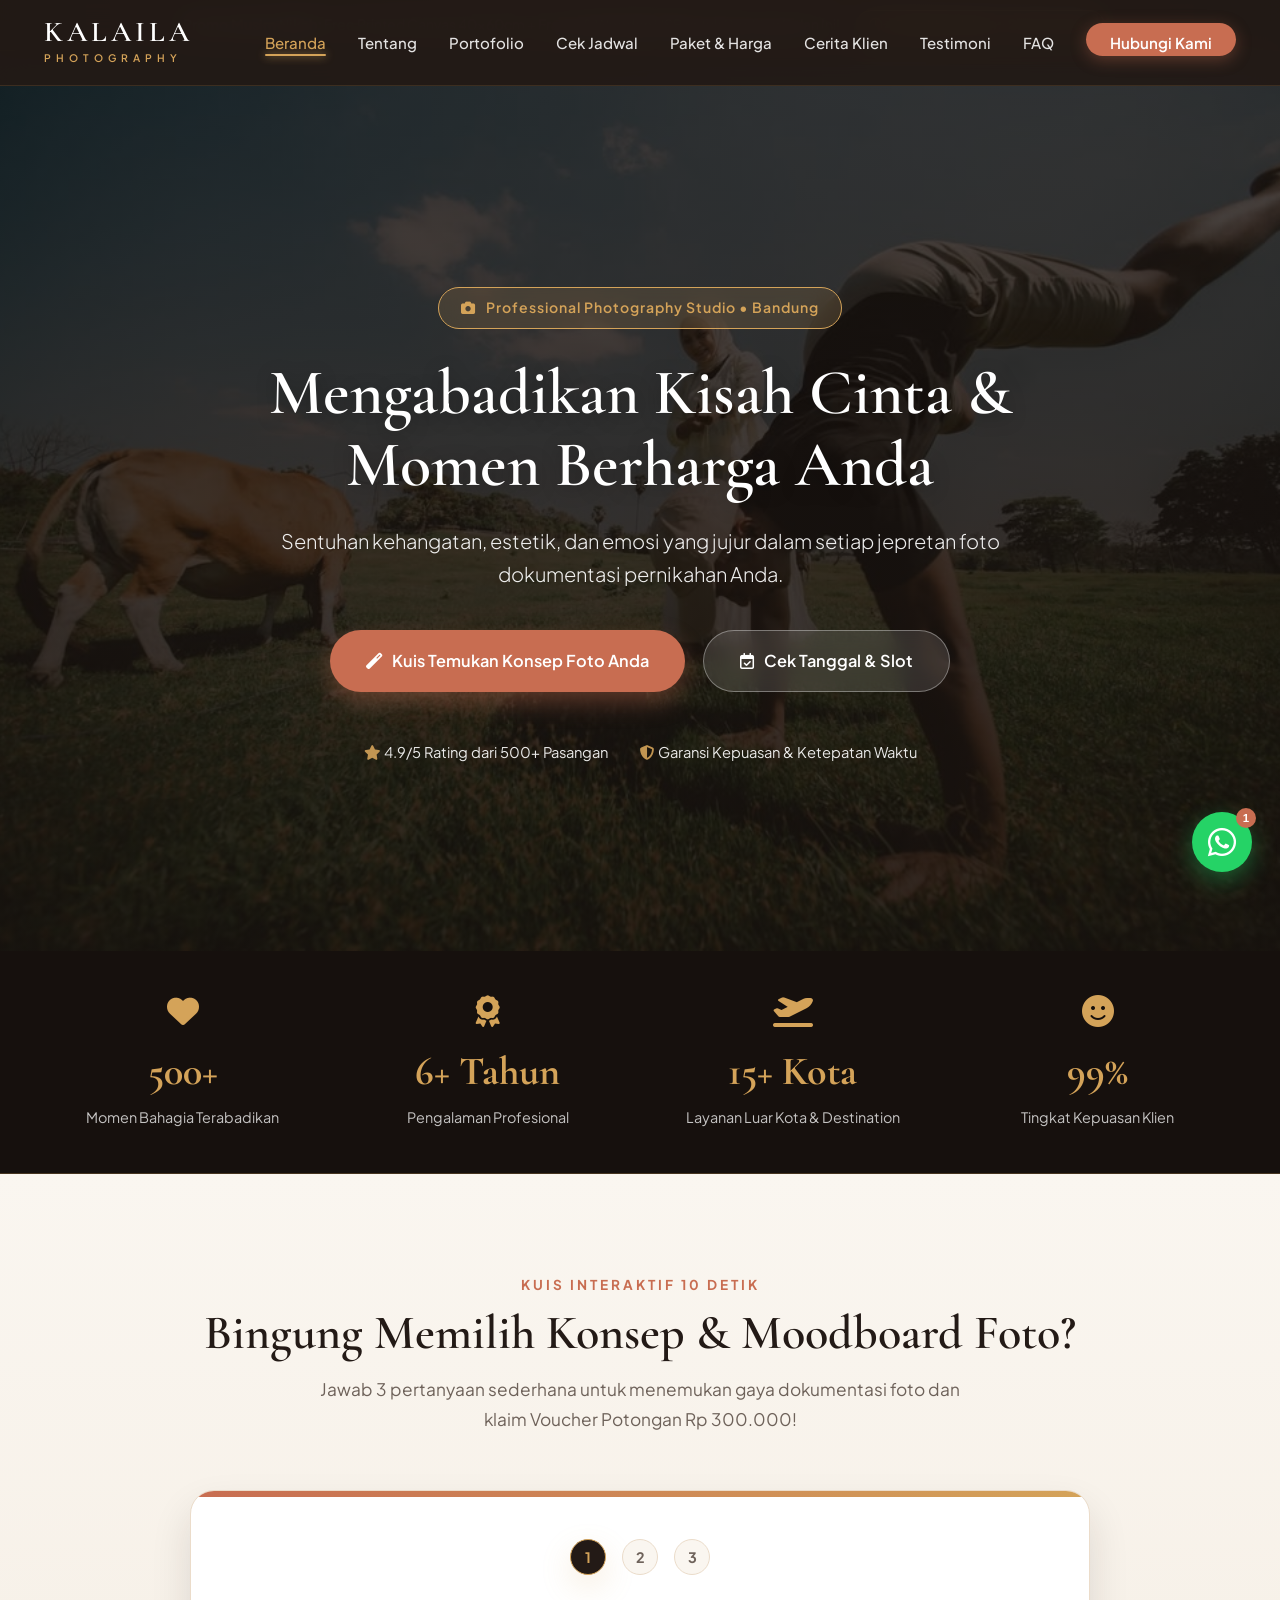
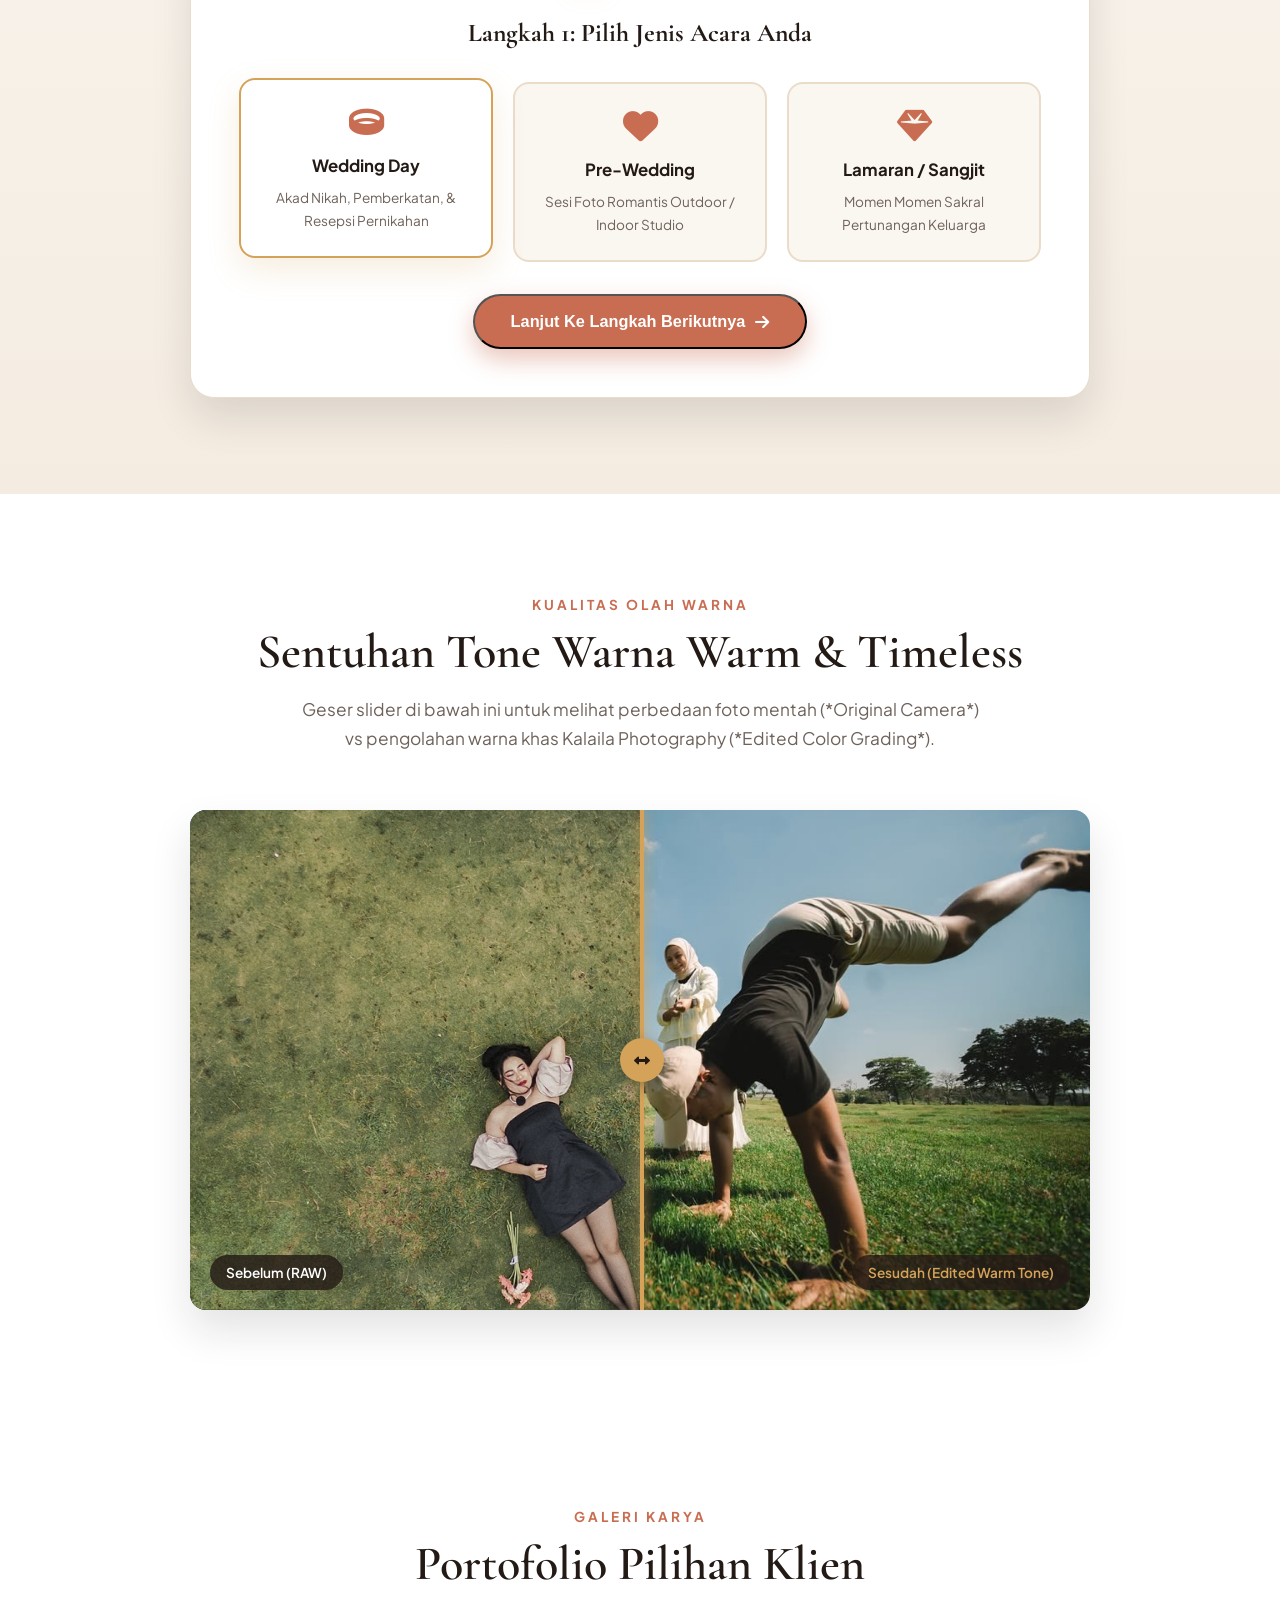
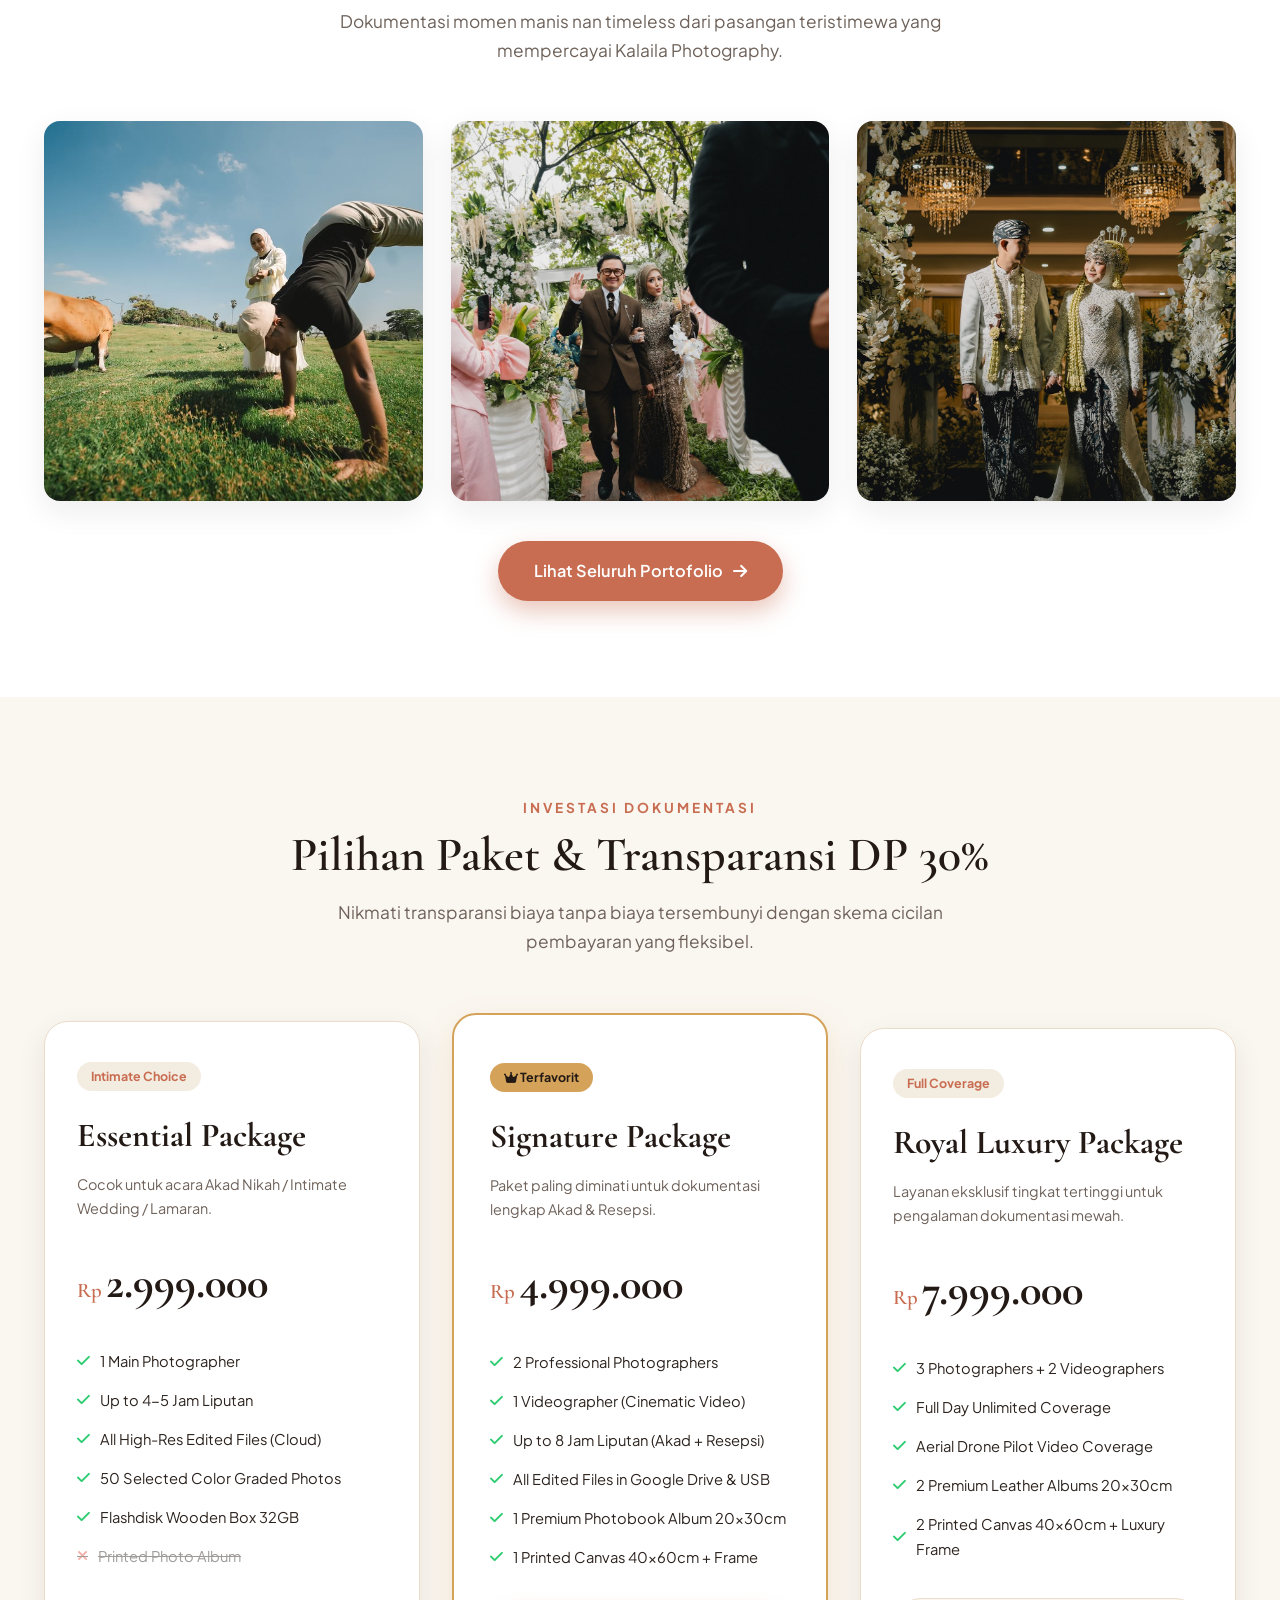
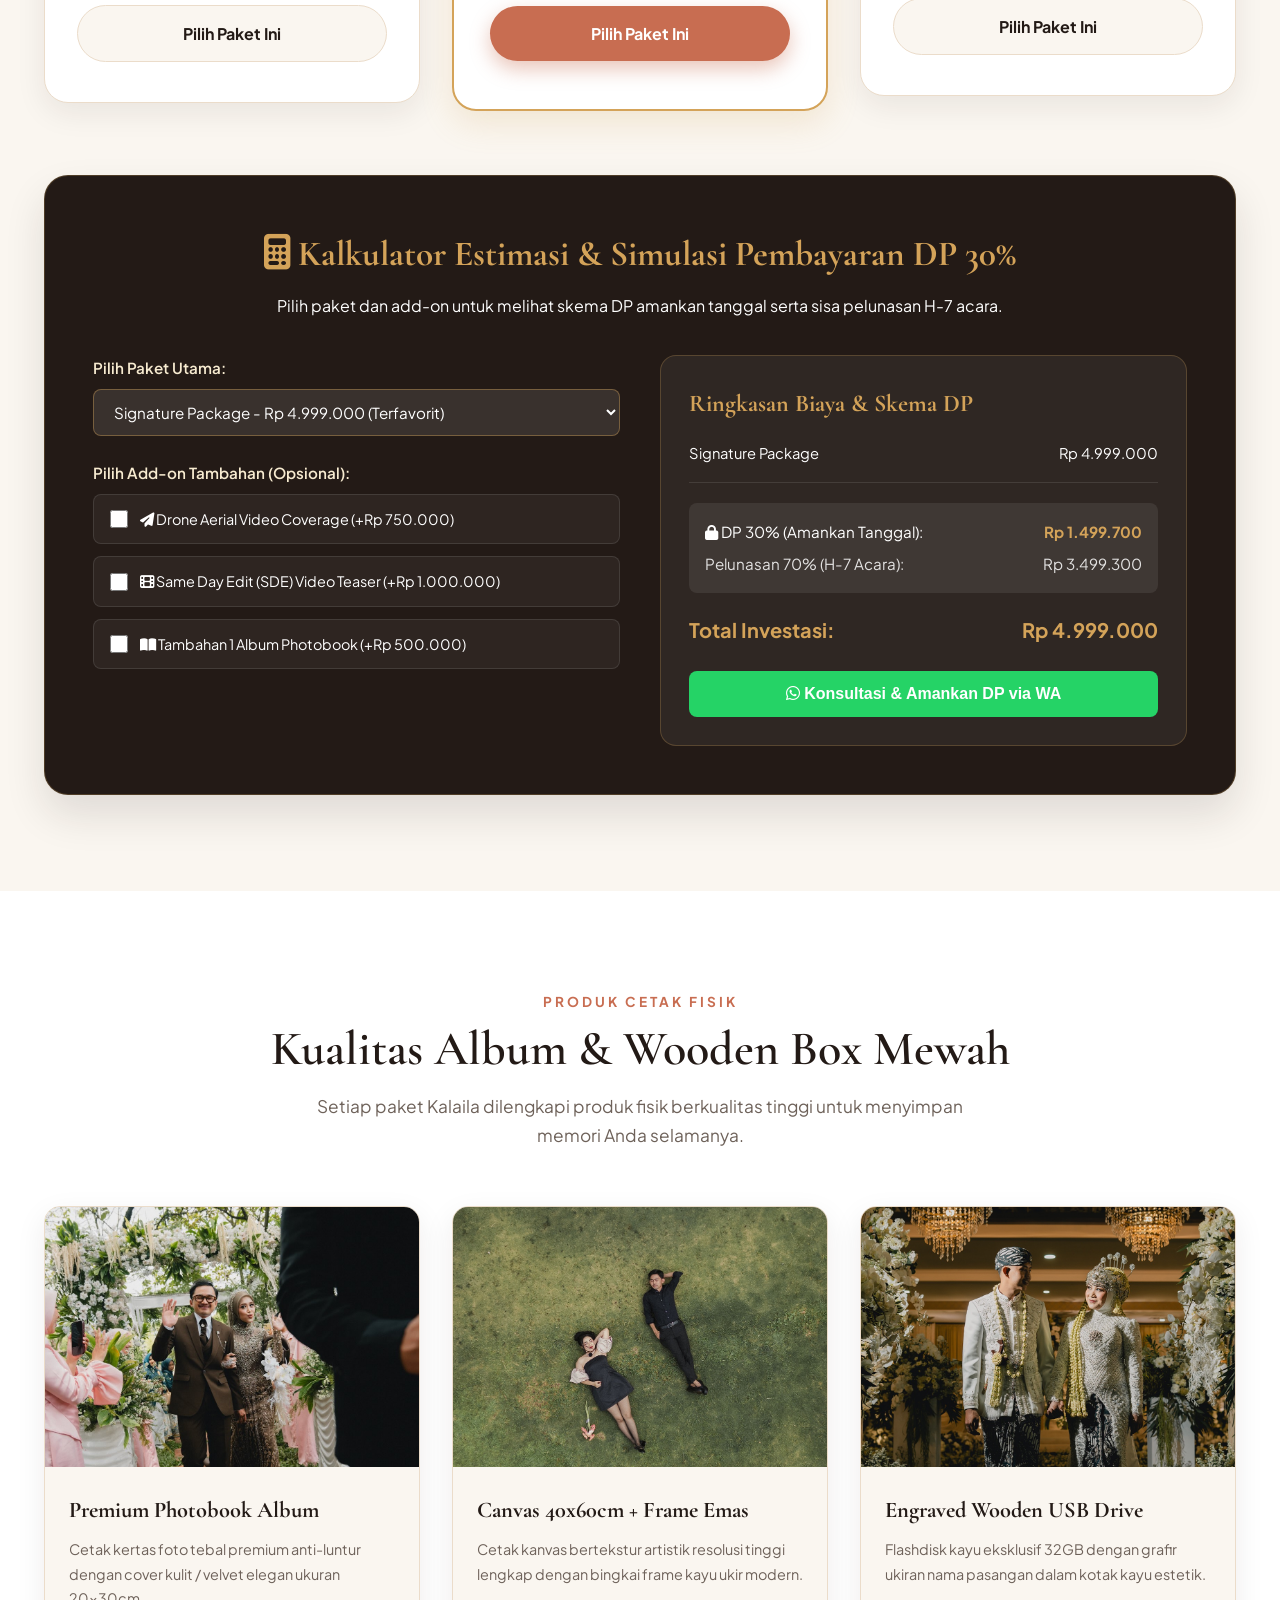
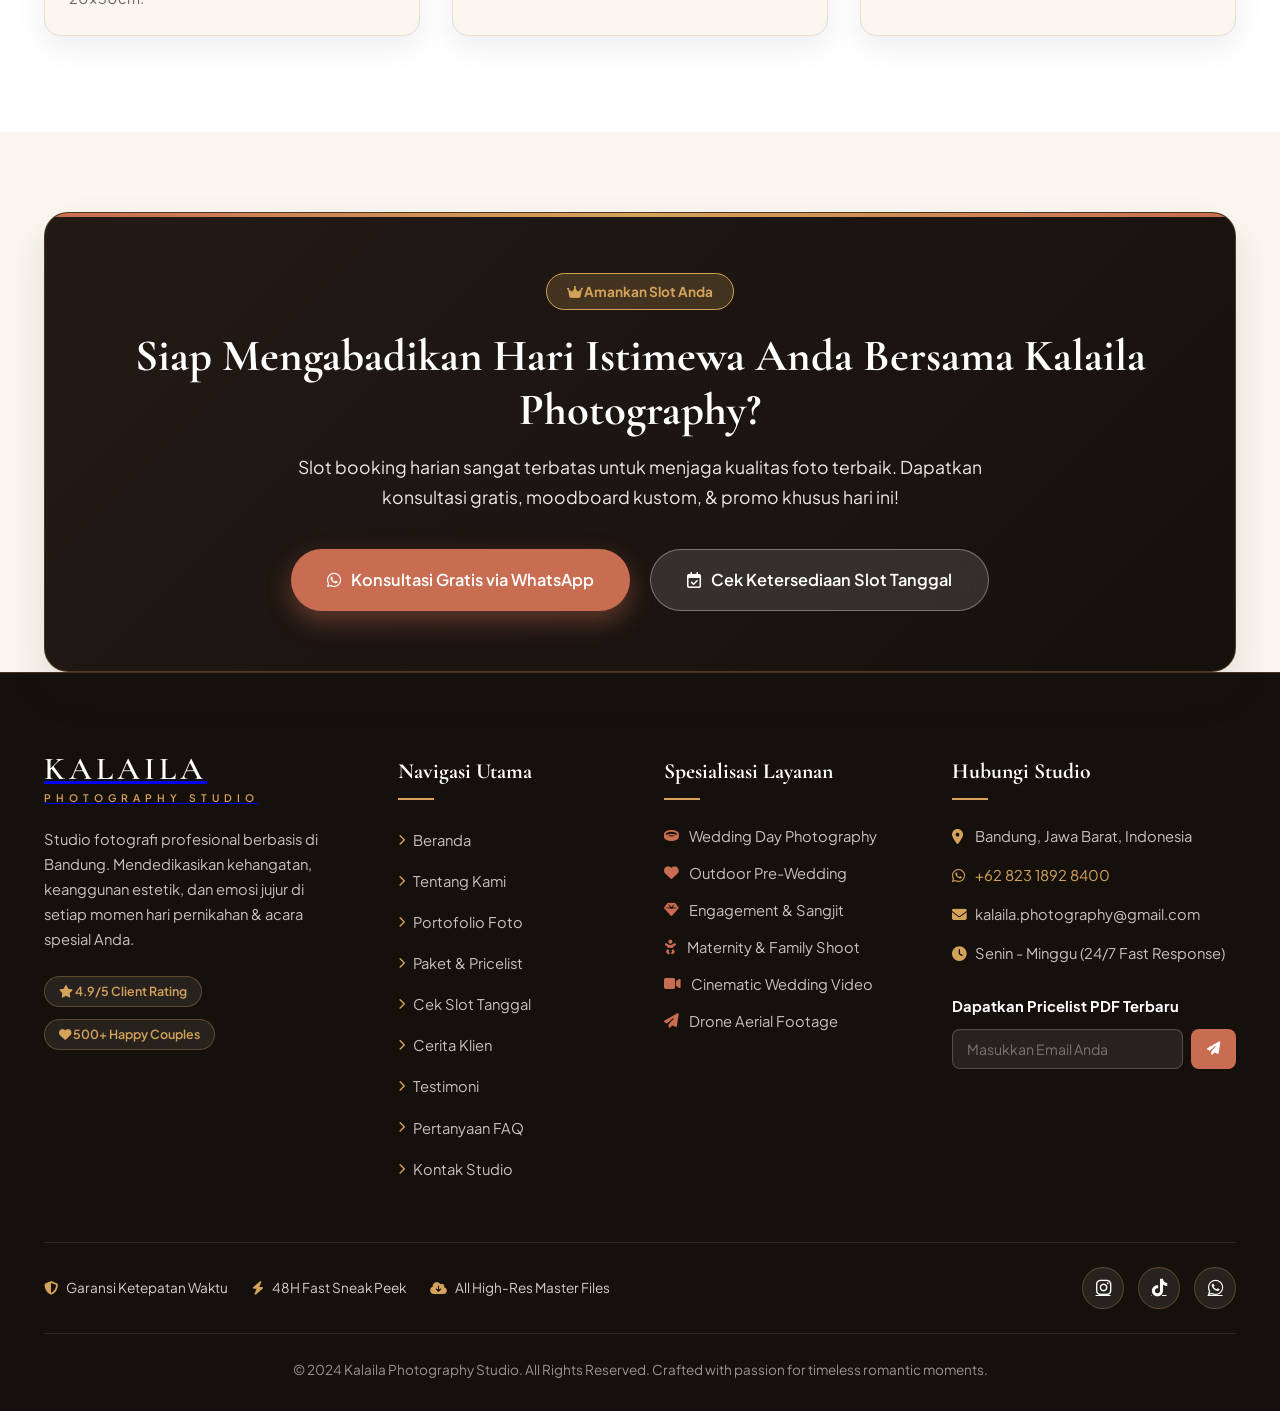
==== index.html @ 9f7dde1e "First Commit" ====
<!DOCTYPE html>
<html lang="id">
<head>
    <meta charset="UTF-8">
    <meta name="viewport" content="width=device-width, initial-scale=1.0">
    <title>Kalaila Photography | Professional Wedding & Event Photography</title>
    <meta name="description" content="Jasa Fotografi Profesional Bandung. Abadikan momen spesial Wedding, Pre-Wedding, Engagement, dan Personal photoshoot bersama Kalaila Photography.">
    <link rel="stylesheet" href="css/styles.css">
    <link rel="stylesheet" href="https://cdnjs.cloudflare.com/ajax/libs/font-awesome/6.4.0/css/all.min.css">
</head>
<body>

    <!-- Fullscreen Page Transition Loader -->
    <div id="pageLoader" class="page-loader">
        <div class="loader-content">
            <div class="loader-icon"><i class="fas fa-camera-retro"></i></div>
            <h2 class="loader-logo">kalaila.photography</h2>
            <div class="loader-bar"><div class="loader-progress"></div></div>
        </div>
    </div>

    <!-- Top Promo Countdown Bar -->
    <div class="top-bar">
        <div class="container">
            <div class="top-bar-content">
                <span><i class="fas fa-sparkles"></i> <strong>Promo Musim Nikah:</strong> Free Printed Canvas 40x60cm + Frame & Wooden USB untuk Booking Bulan Ini!</span>
                <span class="top-bar-timer"><i class="far fa-clock"></i> Berakhir dalam: <span id="promoTimer">02j 45m 12d</span></span>
            </div>
        </div>
    </div>

    <!-- Navigation -->
    <nav class="navbar">
        <div class="container">
            <div class="nav-content">
                <a href="index.html" class="logo">
                    <h1>KALAILA</h1>
                    <span>PHOTOGRAPHY</span>
                </a>
                <ul class="nav-menu">
                    <li><a href="index.html" class="active">Beranda</a></li>
                    <li><a href="about.html">Tentang</a></li>
                    <li><a href="portfolio.html">Portofolio</a></li>
                    <li><a href="availability.html">Cek Jadwal</a></li>
                    <li><a href="packages.html">Paket & Harga</a></li>
                    <li><a href="stories.html">Cerita Klien</a></li>
                    <li><a href="testimonials.html">Testimoni</a></li>
                    <li><a href="faq.html">FAQ</a></li>
                    <li><a href="contact.html" class="nav-cta">Hubungi Kami</a></li>
                </ul>
                <div class="hamburger">
                    <span></span>
                    <span></span>
                    <span></span>
                </div>
            </div>
        </div>
    </nav>

    <!-- Hero Section -->
    <section class="hero" id="home">
        <div class="hero-overlay"></div>
        <div class="hero-content">
            <div class="hero-badge"><i class="fas fa-camera"></i> Professional Photography Studio • Bandung</div>
            <h2 class="hero-title">Mengabadikan Kisah Cinta & Momen Berharga Anda</h2>
            <p class="hero-subtitle">Sentuhan kehangatan, estetik, dan emosi yang jujur dalam setiap jepretan foto dokumentasi pernikahan Anda.</p>
            <div class="hero-buttons">
                <a href="#concept-quiz" class="cta-button primary"><i class="fas fa-magic"></i> Kuis Temukan Konsep Foto Anda</a>
                <a href="availability.html" class="cta-button secondary"><i class="far fa-calendar-check"></i> Cek Tanggal & Slot</a>
            </div>
            <div class="hero-trust">
                <span><i class="fas fa-star"></i> 4.9/5 Rating dari 500+ Pasangan</span>
                <span><i class="fas fa-shield-alt"></i> Garansi Kepuasan & Ketepatan Waktu</span>
            </div>
        </div>
    </section>

    <!-- Quick Stats Bar -->
    <section class="stats-bar">
        <div class="container">
            <div class="stats-grid">
                <div class="stat-card">
                    <i class="fas fa-heart"></i>
                    <h3>500+</h3>
                    <p>Momen Bahagia Terabadikan</p>
                </div>
                <div class="stat-card">
                    <i class="fas fa-award"></i>
                    <h3>6+ Tahun</h3>
                    <p>Pengalaman Profesional</p>
                </div>
                <div class="stat-card">
                    <i class="fas fa-plane-departure"></i>
                    <h3>15+ Kota</h3>
                    <p>Layanan Luar Kota & Destination</p>
                </div>
                <div class="stat-card">
                    <i class="fas fa-smile"></i>
                    <h3>99%</h3>
                    <p>Tingkat Kepuasan Klien</p>
                </div>
            </div>
        </div>
    </section>

    <!-- Concept & Moodboard Matcher Quiz Section -->
    <section class="concept-quiz-section" id="concept-quiz">
        <div class="container">
            <div class="section-header text-center">
                <span class="sub-heading">Kuis Interaktif 10 Detik</span>
                <h2 class="section-title">Bingung Memilih Konsep & Moodboard Foto?</h2>
                <p class="section-description">Jawab 3 pertanyaan sederhana untuk menemukan gaya dokumentasi foto dan klaim Voucher Potongan Rp 300.000!</p>
            </div>

            <div class="quiz-card">
                <div class="quiz-steps">
                    <div class="quiz-step-indicator active">1</div>
                    <div class="quiz-step-indicator">2</div>
                    <div class="quiz-step-indicator">3</div>
                </div>

                <!-- Step 1: Event Type -->
                <div class="quiz-step-content active" data-step="1">
                    <h3 class="text-center" style="font-family: var(--font-serif); font-size: 1.6rem; color: var(--primary-color);">Langkah 1: Pilih Jenis Acara Anda</h3>
                    <div class="quiz-options-grid">
                        <div class="quiz-option-card selected" data-type="event" data-val="Wedding Day (Akad & Resepsi)">
                            <i class="fas fa-ring"></i>
                            <h4>Wedding Day</h4>
                            <p>Akad Nikah, Pemberkatan, & Resepsi Pernikahan</p>
                        </div>
                        <div class="quiz-option-card" data-type="event" data-val="Pre-Wedding Photoshoot">
                            <i class="fas fa-heart"></i>
                            <h4>Pre-Wedding</h4>
                            <p>Sesi Foto Romantis Outdoor / Indoor Studio</p>
                        </div>
                        <div class="quiz-option-card" data-type="event" data-val="Engagement & Sangjit">
                            <i class="fas fa-gem"></i>
                            <h4>Lamaran / Sangjit</h4>
                            <p>Momen Momen Sakral Pertunangan Keluarga</p>
                        </div>
                    </div>
                </div>

                <!-- Step 2: Tone & Vibe -->
                <div class="quiz-step-content" data-step="2">
                    <h3 class="text-center" style="font-family: var(--font-serif); font-size: 1.6rem; color: var(--primary-color);">Langkah 2: Pilih Nuansa Warna / Tone Foto Favorit</h3>
                    <div class="quiz-options-grid">
                        <div class="quiz-option-card selected" data-type="tone" data-val="Warm Vintage & Tone Hangat">
                            <i class="fas fa-sun"></i>
                            <h4>Warm Vintage</h4>
                            <p>Warna Hangat, Golden Hour, & Sentuhan Classic</p>
                        </div>
                        <div class="quiz-option-card" data-type="tone" data-val="Candid Emotional Natural">
                            <i class="fas fa-smile-beam"></i>
                            <h4>Candid Emotional</h4>
                            <p>Ekspresi Alami, Tawa Jujur, & Tanpa Pose Kaku</p>
                        </div>
                        <div class="quiz-option-card" data-type="tone" data-val="Bold High Fashion Editorial">
                            <i class="fas fa-camera"></i>
                            <h4>Editorial Luxury</h4>
                            <p>Pencahayaan Estetik, Elegant, & High Fashion</p>
                        </div>
                    </div>
                </div>

                <!-- Step 3: Location -->
                <div class="quiz-step-content" data-step="3">
                    <h3 class="text-center" style="font-family: var(--font-serif); font-size: 1.6rem; color: var(--primary-color);">Langkah 3: Pilih Suasana Lokasi Impian</h3>
                    <div class="quiz-options-grid">
                        <div class="quiz-option-card selected" data-type="location" data-val="Outdoor Nature & Garden">
                            <i class="fas fa-tree"></i>
                            <h4>Outdoor & Nature</h4>
                            <p>Pegunungan, Taman, Hutan Pinus, atau Pantai</p>
                        </div>
                        <div class="quiz-option-card" data-type="location" data-val="Luxury Hotel Ballroom / Indoor">
                            <i class="fas fa-building"></i>
                            <h4>Hotel / Ballroom</h4>
                            <p>Gedung Mewah, Luxury Indoor, & Lighting Megah</p>
                        </div>
                        <div class="quiz-option-card" data-type="location" data-val="Heritage & Aesthetic Studio">
                            <i class="fas fa-archway"></i>
                            <h4>Heritage / Studio</h4>
                            <p>Bangunan Bersejarah, Resto Estetik, & Studio</p>
                        </div>
                    </div>
                </div>

                <!-- Step 4: Result -->
                <div class="quiz-step-content" data-step="4">
                    <div class="quiz-result-box">
                        <span class="quiz-result-badge"><i class="fas fa-gift"></i> Voucher Khusus Anda Siap!</span>
                        <h3 class="quiz-result-title">Konsep Foto & Moodboard Anda Ditemukan!</h3>
                        <div id="quizResultSummary"></div>

                        <div class="voucher-card">
                            <p style="font-size: 0.9rem; opacity: 0.85;">Gunakan Kode Voucher Khusus Ini Saat Booking:</p>
                            <div class="voucher-code">KALAILA300K</div>
                            <p style="font-size: 0.85rem; color: var(--gold-accent);">Potongan Langsung Rp 300.000 + Free Printed Canvas 40x60cm</p>
                        </div>

                        <button id="btnClaimQuiz" class="cta-button primary" style="font-size: 1.05rem; padding: 16px 36px;">
                            <i class="fab fa-whatsapp"></i> Klaim Voucher & Konsultasi Moodboard via WA
                        </button>
                    </div>
                </div>

                <div class="text-center" style="margin-top: 32px;">
                    <button id="btnNextQuiz" class="cta-button primary">Lanjut Ke Langkah Berikutnya <i class="fas fa-arrow-right"></i></button>
                </div>
            </div>
        </div>
    </section>

    <!-- Before/After Color Grading Slider Section -->
    <section class="before-after-section" id="color-grading">
        <div class="container">
            <div class="section-header text-center">
                <span class="sub-heading">Kualitas Olah Warna</span>
                <h2 class="section-title">Sentuhan Tone Warna Warm & Timeless</h2>
                <p class="section-description">Geser slider di bawah ini untuk melihat perbedaan foto mentah (*Original Camera*) vs pengolahan warna khas Kalaila Photography (*Edited Color Grading*).</p>
            </div>

            <div class="ba-container">
                <img src="images/profile.jpg" alt="Foto Mentah Camera" class="ba-img ba-img-before">
                <img src="images/prewed.jpg" alt="Hasil Color Grading Kalaila" class="ba-img ba-img-after">

                <div class="ba-slider-line">
                    <div class="ba-slider-button"><i class="fas fa-arrows-alt-h"></i></div>
                </div>

                <span class="ba-label before">Sebelum (RAW)</span>
                <span class="ba-label after">Sesudah (Edited Warm Tone)</span>
            </div>
        </div>
    </section>

    <!-- Portfolio Featured Preview -->
    <section class="portfolio" style="padding: 96px 0;">
        <div class="container">
            <div class="section-header text-center">
                <span class="sub-heading">Galeri Karya</span>
                <h2 class="section-title">Portofolio Pilihan Klien</h2>
                <p class="section-description">Dokumentasi momen manis nan timeless dari pasangan teristimewa yang mempercayai Kalaila Photography.</p>
            </div>
            
            <div class="portfolio-grid">
                <div class="portfolio-item" data-category="prewedding">
                    <div class="portfolio-image">
                        <img src="images/profile.jpg" alt="Pre Wedding Romantis">
                        <div class="portfolio-overlay">
                            <span class="category-tag">Pre-Wedding</span>
                            <h4>Romantisme Pasangan di Bandung</h4>
                            <p>Outdoor Session • Bandung</p>
                            <button class="lightbox-trigger" data-fullsrc="images/profile.jpg" data-title="Romantisme Pasangan di Bandung" data-sub="Outdoor Prewedding Session"><i class="fas fa-search-plus"></i> Lihat Foto</button>
                        </div>
                    </div>
                </div>
                <div class="portfolio-item" data-category="wedding">
                    <div class="portfolio-image">
                        <img src="images/wedding.jpg" alt="Akad Nikah Sakral">
                        <div class="portfolio-overlay">
                            <span class="category-tag">Wedding</span>
                            <h4>Prosesi Sakral Akad Nikah</h4>
                            <p>Holy Matrimony & Resepsi</p>
                            <button class="lightbox-trigger" data-fullsrc="images/wedding.jpg" data-title="Prosesi Sakral Akad Nikah" data-sub="Holy Matrimony & Resepsi"><i class="fas fa-search-plus"></i> Lihat Foto</button>
                        </div>
                    </div>
                </div>
                <div class="portfolio-item" data-category="wedding">
                    <div class="portfolio-image">
                        <img src="images/wedding1.jpg" alt="Resepsi Pernikahan">
                        <div class="portfolio-overlay">
                            <span class="category-tag">Wedding</span>
                            <h4>Senyum Bahagia Di Pelaminan</h4>
                            <p>Traditional & Modern Wedding</p>
                            <button class="lightbox-trigger" data-fullsrc="images/wedding1.jpg" data-title="Senyum Bahagia Di Pelaminan" data-sub="Traditional & Modern Wedding"><i class="fas fa-search-plus"></i> Lihat Foto</button>
                        </div>
                    </div>
                </div>
            </div>

            <div class="text-center" style="margin-top: 40px;">
                <a href="portfolio.html" class="cta-button primary">Lihat Seluruh Portofolio <i class="fas fa-arrow-right"></i></a>
            </div>
        </div>
    </section>

    <!-- Packages Section & Transparancy DP Split Calculator -->
    <section class="packages-section" id="packages">
        <div class="container">
            <div class="section-header text-center">
                <span class="sub-heading">Investasi Dokumentasi</span>
                <h2 class="section-title">Pilihan Paket & Transparansi DP 30%</h2>
                <p class="section-description">Nikmati transparansi biaya tanpa biaya tersembunyi dengan skema cicilan pembayaran yang fleksibel.</p>
            </div>

            <div class="packages-grid">
                <!-- Package 1: Essential -->
                <div class="package-card">
                    <div class="package-badge">Intimate Choice</div>
                    <h3 class="package-title">Essential Package</h3>
                    <p class="package-desc">Cocok untuk acara Akad Nikah / Intimate Wedding / Lamaran.</p>
                    <div class="package-price">
                        <span class="currency">Rp</span>
                        <span class="amount">2.999.000</span>
                    </div>
                    <ul class="package-features">
                        <li><i class="fas fa-check"></i> 1 Main Photographer</li>
                        <li><i class="fas fa-check"></i> Up to 4-5 Jam Liputan</li>
                        <li><i class="fas fa-check"></i> All High-Res Edited Files (Cloud)</li>
                        <li><i class="fas fa-check"></i> 50 Selected Color Graded Photos</li>
                        <li><i class="fas fa-check"></i> Flashdisk Wooden Box 32GB</li>
                        <li class="disabled"><i class="fas fa-times"></i> Printed Photo Album</li>
                    </ul>
                    <a href="#calculator" class="btn-package select-pkg" data-pkg="Essential Package - Rp 2.999.000">Pilih Paket Ini</a>
                </div>

                <!-- Package 2: Signature -->
                <div class="package-card featured">
                    <div class="package-badge featured-badge"><i class="fas fa-crown"></i> Terfavorit</div>
                    <h3 class="package-title">Signature Package</h3>
                    <p class="package-desc">Paket paling diminati untuk dokumentasi lengkap Akad & Resepsi.</p>
                    <div class="package-price">
                        <span class="currency">Rp</span>
                        <span class="amount">4.999.000</span>
                    </div>
                    <ul class="package-features">
                        <li><i class="fas fa-check"></i> 2 Professional Photographers</li>
                        <li><i class="fas fa-check"></i> 1 Videographer (Cinematic Video)</li>
                        <li><i class="fas fa-check"></i> Up to 8 Jam Liputan (Akad + Resepsi)</li>
                        <li><i class="fas fa-check"></i> All Edited Files in Google Drive & USB</li>
                        <li><i class="fas fa-check"></i> 1 Premium Photobook Album 20x30cm</li>
                        <li><i class="fas fa-check"></i> 1 Printed Canvas 40x60cm + Frame</li>
                    </ul>
                    <a href="#calculator" class="btn-package featured-btn select-pkg" data-pkg="Signature Package - Rp 4.999.000">Pilih Paket Ini</a>
                </div>

                <!-- Package 3: Royal Luxury -->
                <div class="package-card">
                    <div class="package-badge">Full Coverage</div>
                    <h3 class="package-title">Royal Luxury Package</h3>
                    <p class="package-desc">Layanan eksklusif tingkat tertinggi untuk pengalaman dokumentasi mewah.</p>
                    <div class="package-price">
                        <span class="currency">Rp</span>
                        <span class="amount">7.999.000</span>
                    </div>
                    <ul class="package-features">
                        <li><i class="fas fa-check"></i> 3 Photographers + 2 Videographers</li>
                        <li><i class="fas fa-check"></i> Full Day Unlimited Coverage</li>
                        <li><i class="fas fa-check"></i> Aerial Drone Pilot Video Coverage</li>
                        <li><i class="fas fa-check"></i> 2 Premium Leather Albums 20x30cm</li>
                        <li><i class="fas fa-check"></i> 2 Printed Canvas 40x60cm + Luxury Frame</li>
                    </ul>
                    <a href="#calculator" class="btn-package select-pkg" data-pkg="Royal Luxury Package - Rp 7.999.000">Pilih Paket Ini</a>
                </div>
            </div>

            <!-- Calculator & DP Split Box -->
            <div class="calculator-box" id="calculator">
                <div class="calc-header text-center">
                    <h3><i class="fas fa-calculator"></i> Kalkulator Estimasi & Simulasi Pembayaran DP 30%</h3>
                    <p>Pilih paket dan add-on untuk melihat skema DP amankan tanggal serta sisa pelunasan H-7 acara.</p>
                </div>
                
                <div class="calc-body">
                    <div class="calc-column">
                        <label class="calc-label">Pilih Paket Utama:</label>
                        <select id="calcBasePackage">
                            <option value="2999000" data-name="Essential Package">Essential Package - Rp 2.999.000</option>
                            <option value="4999000" data-name="Signature Package" selected>Signature Package - Rp 4.999.000 (Terfavorit)</option>
                            <option value="7999000" data-name="Royal Luxury Package">Royal Luxury Package - Rp 7.999.000</option>
                        </select>

                        <label class="calc-label">Pilih Add-on Tambahan (Opsional):</label>
                        <div class="addon-list">
                            <label class="addon-item">
                                <input type="checkbox" class="addon-checkbox" value="750000" data-name="Drone Aerial Footage">
                                <span><i class="fas fa-paper-plane"></i> Drone Aerial Video Coverage (+Rp 750.000)</span>
                            </label>
                            <label class="addon-item">
                                <input type="checkbox" class="addon-checkbox" value="1000000" data-name="Same Day Edit Video">
                                <span><i class="fas fa-film"></i> Same Day Edit (SDE) Video Teaser (+Rp 1.000.000)</span>
                            </label>
                            <label class="addon-item">
                                <input type="checkbox" class="addon-checkbox" value="500000" data-name="Extra Magazine Album">
                                <span><i class="fas fa-book-open"></i> Tambahan 1 Album Photobook (+Rp 500.000)</span>
                            </label>
                        </div>
                    </div>

                    <div class="calc-column calc-summary-box">
                        <h4>Ringkasan Biaya & Skema DP</h4>
                        <div class="summary-details" id="summaryDetails"></div>

                        <div style="background: rgba(255,255,255,0.08); padding: 16px; border-radius: 8px; margin-bottom: 20px;">
                            <div style="display:flex; justify-content:space-between; margin-bottom: 6px; font-size: 0.95rem;">
                                <span><i class="fas fa-lock"></i> DP 30% (Amankan Tanggal):</span>
                                <strong id="dpAmountDisplay" style="color: var(--gold-accent);">Rp 1.499.700</strong>
                            </div>
                            <div style="display:flex; justify-content:space-between; font-size: 0.95rem; opacity: 0.85;">
                                <span>Pelunasan 70% (H-7 Acara):</span>
                                <span id="finalAmountDisplay">Rp 3.499.300</span>
                            </div>
                        </div>

                        <div class="summary-total">
                            <span>Total Investasi:</span>
                            <span id="calcTotalDisplay">Rp 4.999.000</span>
                        </div>

                        <button class="btn-send-calc" id="btnSendCalc"><i class="fab fa-whatsapp"></i> Konsultasi & Amankan DP via WA</button>
                    </div>
                </div>
            </div>
        </div>
    </section>

    <!-- Virtual Photobook Album Showcase Section -->
    <section class="album-showcase-section" id="albums">
        <div class="container">
            <div class="section-header text-center">
                <span class="sub-heading">Produk Cetak Fisik</span>
                <h2 class="section-title">Kualitas Album & Wooden Box Mewah</h2>
                <p class="section-description">Setiap paket Kalaila dilengkapi produk fisik berkualitas tinggi untuk menyimpan memori Anda selamanya.</p>
            </div>

            <div class="album-grid">
                <div class="album-card">
                    <div class="album-img-holder">
                        <img src="images/wedding.jpg" alt="Premium Photobook Album">
                    </div>
                    <div class="album-body">
                        <h3>Premium Photobook Album</h3>
                        <p>Cetak kertas foto tebal premium anti-luntur dengan cover kulit / velvet elegan ukuran 20x30cm.</p>
                    </div>
                </div>

                <div class="album-card">
                    <div class="album-img-holder">
                        <img src="images/prewed.jpg" alt="Printed Canvas & Frame Emas">
                    </div>
                    <div class="album-body">
                        <h3>Canvas 40x60cm + Frame Emas</h3>
                        <p>Cetak kanvas bertekstur artistik resolusi tinggi lengkap dengan bingkai frame kayu ukir modern.</p>
                    </div>
                </div>

                <div class="album-card">
                    <div class="album-img-holder">
                        <img src="images/wedding1.jpg" alt="Custom Engraved Wooden USB Box">
                    </div>
                    <div class="album-body">
                        <h3>Engraved Wooden USB Drive</h3>
                        <p>Flashdisk kayu eksklusif 32GB dengan grafir ukiran nama pasangan dalam kotak kayu estetik.</p>
                    </div>
                </div>
            </div>
        </div>
    </section>

    <!-- Pre-Footer VIP Call to Action Banner -->
    <section class="pre-footer-cta">
        <div class="container">
            <div class="pre-footer-card">
                <div class="pre-footer-badge"><i class="fas fa-crown"></i> Amankan Slot Anda</div>
                <h2>Siap Mengabadikan Hari Istimewa Anda Bersama Kalaila Photography?</h2>
                <p>Slot booking harian sangat terbatas untuk menjaga kualitas foto terbaik. Dapatkan konsultasi gratis, moodboard kustom, & promo khusus hari ini!</p>
                <div class="pre-footer-buttons">
                    <a href="https://wa.me/6282318928400?text=Halo%20Kalaila%20Photography,%20saya%20tertarik%20berkonsultasi%20mengenai%20paket%20foto%20dan%20promo%20terbaru." target="_blank" class="cta-button primary">
                        <i class="fab fa-whatsapp"></i> Konsultasi Gratis via WhatsApp
                    </a>
                    <a href="availability.html" class="cta-button secondary">
                        <i class="far fa-calendar-check"></i> Cek Ketersediaan Slot Tanggal
                    </a>
                </div>
            </div>
        </div>
    </section>

    <!-- Main Multi-Column Footer -->
    <footer class="footer-main">
        <div class="container">
            <div class="footer-grid">
                <!-- Col 1: Brand & Bio -->
                <div class="footer-col footer-brand">
                    <a href="index.html" class="footer-logo">
                        <h2>KALAILA</h2>
                        <span>PHOTOGRAPHY STUDIO</span>
                    </a>
                    <p class="footer-bio">Studio fotografi profesional berbasis di Bandung. Mendedikasikan kehangatan, keanggunan estetik, dan emosi jujur di setiap momen hari pernikahan & acara spesial Anda.</p>
                    <div class="footer-trust-pills">
                        <span><i class="fas fa-star"></i> 4.9/5 Client Rating</span>
                        <span><i class="fas fa-heart"></i> 500+ Happy Couples</span>
                    </div>
                </div>

                <!-- Col 2: Quick Links -->
                <div class="footer-col">
                    <h4 class="footer-col-title">Navigasi Utama</h4>
                    <ul class="footer-links">
                        <li><a href="index.html"><i class="fas fa-chevron-right"></i> Beranda</a></li>
                        <li><a href="about.html"><i class="fas fa-chevron-right"></i> Tentang Kami</a></li>
                        <li><a href="portfolio.html"><i class="fas fa-chevron-right"></i> Portofolio Foto</a></li>
                        <li><a href="packages.html"><i class="fas fa-chevron-right"></i> Paket & Pricelist</a></li>
                        <li><a href="availability.html"><i class="fas fa-chevron-right"></i> Cek Slot Tanggal</a></li>
                        <li><a href="stories.html"><i class="fas fa-chevron-right"></i> Cerita Klien</a></li>
                        <li><a href="testimonials.html"><i class="fas fa-chevron-right"></i> Testimoni</a></li>
                        <li><a href="faq.html"><i class="fas fa-chevron-right"></i> Pertanyaan FAQ</a></li>
                        <li><a href="contact.html"><i class="fas fa-chevron-right"></i> Kontak Studio</a></li>
                    </ul>
                </div>

                <!-- Col 3: Services -->
                <div class="footer-col">
                    <h4 class="footer-col-title">Spesialisasi Layanan</h4>
                    <ul class="footer-services">
                        <li><i class="fas fa-ring"></i> Wedding Day Photography</li>
                        <li><i class="fas fa-heart"></i> Outdoor Pre-Wedding</li>
                        <li><i class="fas fa-gem"></i> Engagement & Sangjit</li>
                        <li><i class="fas fa-baby"></i> Maternity & Family Shoot</li>
                        <li><i class="fas fa-video"></i> Cinematic Wedding Video</li>
                        <li><i class="fas fa-paper-plane"></i> Drone Aerial Footage</li>
                    </ul>
                </div>

                <!-- Col 4: Contact & Catalog PDF Subscription -->
                <div class="footer-col">
                    <h4 class="footer-col-title">Hubungi Studio</h4>
                    <div class="footer-contact-list">
                        <p><i class="fas fa-map-marker-alt"></i> Bandung, Jawa Barat, Indonesia</p>
                        <p><i class="fab fa-whatsapp"></i> <a href="https://wa.me/6282318928400" target="_blank">+62 823 1892 8400</a></p>
                        <p><i class="fas fa-envelope"></i> kalaila.photography@gmail.com</p>
                        <p><i class="fas fa-clock"></i> Senin - Minggu (24/7 Fast Response)</p>
                    </div>

                    <div class="footer-newsletter">
                        <h5>Dapatkan Pricelist PDF Terbaru</h5>
                        <form class="newsletter-form" id="newsletterForm">
                            <input type="email" placeholder="Masukkan Email Anda" required>
                            <button type="submit" title="Kirim"><i class="fas fa-paper-plane"></i></button>
                        </form>
                    </div>
                </div>
            </div>

            <!-- Social Media & Guarantee Bar -->
            <div class="footer-middle-bar">
                <div class="footer-guarantees">
                    <span><i class="fas fa-shield-alt"></i> Garansi Ketepatan Waktu</span>
                    <span><i class="fas fa-bolt"></i> 48H Fast Sneak Peek</span>
                    <span><i class="fas fa-cloud-download-alt"></i> All High-Res Master Files</span>
                </div>
                <div class="footer-social-links">
                    <a href="https://www.instagram.com/kalaila.photography/" title="Instagram" target="_blank"><i class="fab fa-instagram"></i></a>
                    <a href="https://www.tiktok.com/@kalaila.photo?is_from_webapp=1&sender_device=pc" title="TikTok" target="_blank"><i class="fab fa-tiktok"></i></a>
                    <a href="https://wa.me/6282318928400" title="WhatsApp" target="_blank"><i class="fab fa-whatsapp"></i></a>
                </div>
            </div>

            <!-- Bottom Copyright -->
            <div class="footer-bottom">
                <p>&copy; 2024 Kalaila Photography Studio. All Rights Reserved. Crafted with passion for timeless romantic moments.</p>
            </div>
        </div>
    </footer>

    <!-- Lightbox Modal -->
    <div class="lightbox-modal" id="lightboxModal">
        <div class="lightbox-overlay"></div>
        <div class="lightbox-content">
            <button class="lightbox-close" id="lightboxClose">&times;</button>
            <button class="lightbox-prev" id="lightboxPrev"><i class="fas fa-chevron-left"></i></button>
            <div class="lightbox-img-container">
                <img src="" alt="Full Preview" id="lightboxImg">
                <div class="lightbox-caption">
                    <h4 id="lightboxTitle"></h4>
                    <p id="lightboxSub"></p>
                </div>
            </div>
            <button class="lightbox-next" id="lightboxNext"><i class="fas fa-chevron-right"></i></button>
        </div>
    </div>

    <!-- Recent Client Booking Toast Notification -->
    <div class="booking-toast" id="bookingToast">
        <div class="toast-icon"><i class="fas fa-check"></i></div>
        <div class="toast-text">
            <h5 id="toastName">Rian & Maya baru mengamankan slot!</h5>
            <p id="toastEvent">Signature Package • Bandung</p>
            <div class="toast-time" id="toastTime">8 menit lalu</div>
        </div>
    </div>

    <!-- Floating WhatsApp CTA Widget -->
    <div class="floating-wa-container">
        <div class="wa-chat-popup" id="waChatPopup">
            <div class="wa-popup-header">
                <div class="wa-avatar"><i class="fas fa-camera"></i></div>
                <div class="wa-info">
                    <h4>Kalaila Admin</h4>
                    <span><i class="fas fa-circle"></i> Online • Siap Membantu</span>
                </div>
                <button class="wa-close-btn" id="waClosePopup">&times;</button>
            </div>
            <div class="wa-popup-body">
                <p>Halo! 👋 Terima kasih sudah berkunjung ke Kalaila Photography. Ada yang bisa kami bantu mengenai paket foto pernikahan atau jadwal slot acara Anda?</p>
            </div>
            <div class="wa-popup-footer">
                <a href="https://wa.me/6282318928400?text=Halo%20Kalaila%20Photography,%20saya%20tertarik%20bertanya%20mengenai%20paket%20foto." target="_blank" class="wa-btn-start"><i class="fab fa-whatsapp"></i> Chat WhatsApp Sekarang</a>
            </div>
        </div>
        <button class="wa-floating-btn" id="waFloatingBtn" title="Tanya Admin via WhatsApp">
            <i class="fab fa-whatsapp"></i>
            <span class="wa-badge">1</span>
        </button>
    </div>

    <script src="js/script.js"></script>
</body>
</html>
---- css/styles.css ----
/* ==========================================================================
   KALAILA PHOTOGRAPHY - WARM LUXURY & ELEGANT DESIGN SYSTEM
   ========================================================================== */

/* ========== GOOGLE FONTS IMPORT ========== */
@import url('https://fonts.googleapis.com/css2?family=Cormorant+Garamond:ital,wght@0,400;0,500;0,600;0,700;1,400;1,600&family=Plus+Jakarta+Sans:wght@300;400;500;600;700;800&family=Playfair+Display:ital,wght@0,500;0,600;0,700;1,400&display=swap');

/* ========== COLOR PALETTE & DESIGN TOKENS ========== */
:root {
    --primary-color: #231a16;      /* Deep Espresso Coffee */
    --primary-dark: #16100d;       /* Rich Dark Chocolate */
    --primary-light: #362923;      /* Soft Muted Espresso */
    --accent-color: #c86d51;       /* Warm Terracotta Rose */
    --accent-hover: #b3593e;
    --gold-accent: #d4a359;        /* Warm Champagne Gold */
    --gold-light: #f7ebd0;
    --gold-glow: rgba(212, 163, 89, 0.3);
    --bg-warm: #faf6f0;           /* Soft Warm Cream / Ivory */
    --card-bg-warm: #f3ece1;      /* Warm Sand Card Background */
    --white: #ffffff;
    --border-color: #ebdcca;
    --border-dark: rgba(212, 163, 89, 0.25);
    --text-color: #2c231e;
    --light-text: #6e625a;
    
    --shadow-sm: 0 4px 12px rgba(35, 26, 22, 0.04);
    --shadow-md: 0 10px 30px rgba(35, 26, 22, 0.08);
    --shadow-lg: 0 20px 40px rgba(35, 26, 22, 0.12);
    --shadow-warm-glow: 0 12px 32px rgba(212, 163, 89, 0.2);

    --radius-sm: 8px;
    --radius-md: 16px;
    --radius-lg: 24px;
    --transition: all 0.35s cubic-bezier(0.4, 0, 0.2, 1);
    
    --font-serif: 'Cormorant Garamond', 'Playfair Display', Georgia, serif;
    --font-body: 'Plus Jakarta Sans', -apple-system, BlinkMacSystemFont, sans-serif;
}

/* ========== GENERAL RESET & BASE STYLES ========== */
* {
    margin: 0;
    padding: 0;
    box-sizing: border-box;
}

html {
    scroll-behavior: smooth;
}

body {
    font-family: var(--font-body);
    color: var(--text-color);
    line-height: 1.7;
    background-color: var(--white);
    overflow-x: hidden;
}

.container {
    max-width: 1240px;
    margin: 0 auto;
    padding: 0 24px;
}

.text-center {
    text-align: center;
}

.sub-heading {
    display: inline-block;
    color: var(--accent-color);
    font-weight: 700;
    font-size: 0.85rem;
    letter-spacing: 3px;
    text-transform: uppercase;
    margin-bottom: 8px;
}

.section-header {
    margin-bottom: 56px;
}

.section-title {
    font-family: var(--font-serif);
    font-size: 3rem;
    color: var(--primary-color);
    margin-bottom: 14px;
    font-weight: 600;
    line-height: 1.18;
}

.section-description {
    color: var(--light-text);
    max-width: 680px;
    margin: 0 auto;
    font-size: 1.08rem;
    font-weight: 400;
}

/* ========== PAGE TRANSITION LOADER OVERLAY ========== */
.page-loader {
    position: fixed;
    inset: 0;
    z-index: 99999;
    background: var(--primary-dark);
    display: flex;
    align-items: center;
    justify-content: center;
    opacity: 1;
    visibility: visible;
    transition: opacity 0.45s ease, visibility 0.45s ease;
}

.page-loader.fade-out {
    opacity: 0;
    visibility: hidden;
    pointer-events: none;
}

.loader-content {
    text-align: center;
    color: var(--white);
    padding: 24px;
}

.loader-icon {
    font-size: 3rem;
    color: var(--gold-accent);
    margin-bottom: 16px;
    animation: cameraPulse 1.3s infinite ease-in-out;
}

.loader-logo {
    font-family: var(--font-serif);
    font-size: 2.6rem;
    font-weight: 600;
    letter-spacing: 3px;
    color: var(--white);
    text-transform: lowercase;
    margin-bottom: 20px;
    background: linear-gradient(135deg, #ffffff 0%, var(--gold-accent) 100%);
    -webkit-background-clip: text;
    -webkit-text-fill-color: transparent;
}

.loader-bar {
    width: 220px;
    height: 4px;
    background: rgba(255, 255, 255, 0.12);
    border-radius: 10px;
    margin: 0 auto;
    overflow: hidden;
}

.loader-progress {
    width: 0%;
    height: 100%;
    background: var(--gold-accent);
    box-shadow: 0 0 16px var(--gold-accent);
    animation: loaderFill 0.7s ease forwards;
}

@keyframes cameraPulse {
    0%, 100% { transform: scale(1); opacity: 0.8; }
    50% { transform: scale(1.15); opacity: 1; filter: drop-shadow(0 0 12px var(--gold-accent)); }
}

@keyframes loaderFill {
    0% { width: 0%; }
    100% { width: 100%; }
}

/* ========== TOP PROMO COUNTDOWN BAR ========== */
.top-bar {
    background: linear-gradient(90deg, #1c1410 0%, #362923 50%, #1c1410 100%);
    color: var(--white);
    font-size: 0.88rem;
    padding: 10px 0;
    text-align: center;
    border-bottom: 1px solid var(--border-dark);
}

.top-bar-content {
    display: flex;
    align-items: center;
    justify-content: center;
    gap: 16px;
    flex-wrap: wrap;
}

.top-bar i {
    color: var(--gold-accent);
    margin-right: 6px;
}

.top-bar-timer {
    display: inline-flex;
    align-items: center;
    gap: 6px;
    background: rgba(212, 163, 89, 0.2);
    border: 1px solid var(--gold-accent);
    padding: 2px 12px;
    border-radius: 50px;
    font-weight: 700;
    color: var(--gold-accent);
}

/* ========== NAVIGATION BAR ========== */
.navbar {
    background-color: rgba(35, 26, 22, 0.94);
    backdrop-filter: blur(14px);
    color: var(--white);
    padding: 1.1rem 0;
    position: fixed;
    width: 100%;
    top: 0;
    left: 0;
    z-index: 1000;
    box-shadow: var(--shadow-sm);
    transition: var(--transition);
    border-bottom: 1px solid rgba(212, 163, 89, 0.15);
}

.nav-content {
    display: flex;
    justify-content: space-between;
    align-items: center;
}

.logo {
    text-decoration: none;
    color: var(--white);
    display: flex;
    flex-direction: column;
}

.logo h1 {
    font-family: var(--font-serif);
    font-size: 1.8rem;
    font-weight: 600;
    letter-spacing: 4px;
    line-height: 1;
}

.logo span {
    font-size: 0.65rem;
    letter-spacing: 5px;
    color: var(--gold-accent);
    font-weight: 600;
    margin-top: 3px;
}

.nav-menu {
    display: flex;
    list-style: none;
    gap: 2rem;
    align-items: center;
}

.nav-menu a {
    color: rgba(255, 255, 255, 0.88);
    text-decoration: none;
    transition: var(--transition);
    font-weight: 500;
    font-size: 0.94rem;
    position: relative;
    padding-bottom: 4px;
}

.nav-menu a:hover,
.nav-menu a.active {
    color: var(--gold-accent);
}

.nav-menu a.active::after {
    content: '';
    position: absolute;
    bottom: 0;
    left: 0;
    right: 0;
    height: 2px;
    background: var(--gold-accent);
    border-radius: 2px;
    box-shadow: 0 0 8px var(--gold-accent);
}

.nav-cta {
    background-color: var(--accent-color);
    color: var(--white) !important;
    padding: 10px 24px;
    border-radius: 50px;
    font-weight: 600 !important;
    box-shadow: 0 4px 16px rgba(200, 109, 81, 0.35);
}

.nav-cta:hover {
    background-color: var(--accent-hover);
    transform: translateY(-2px);
    box-shadow: 0 8px 20px rgba(200, 109, 81, 0.45);
}

.hamburger {
    display: none;
    flex-direction: column;
    cursor: pointer;
    gap: 5px;
}

.hamburger span {
    width: 25px;
    height: 3px;
    background-color: var(--white);
    transition: var(--transition);
    border-radius: 3px;
}

/* ========== HERO & PAGE HEADERS ========== */
.hero {
    background: url('../images/profile.jpg') center center / cover no-repeat;
    min-height: 100vh;
    display: flex;
    align-items: center;
    justify-content: center;
    text-align: center;
    color: var(--white);
    position: relative;
    padding: 140px 20px 90px 20px;
}

.page-header-banner {
    background: url('../images/wedding.jpg') center center / cover no-repeat;
    padding: 160px 20px 70px 20px;
    text-align: center;
    color: var(--white);
    position: relative;
}

.hero-overlay {
    position: absolute;
    top: 0;
    left: 0;
    right: 0;
    bottom: 0;
    background: linear-gradient(180deg, rgba(22, 16, 13, 0.78) 0%, rgba(22, 16, 13, 0.88) 100%);
}

.hero-content {
    position: relative;
    z-index: 2;
    max-width: 900px;
    margin: 0 auto;
}

.hero-badge {
    display: inline-flex;
    align-items: center;
    gap: 10px;
    background: rgba(212, 163, 89, 0.15);
    backdrop-filter: blur(12px);
    border: 1px solid var(--gold-accent);
    padding: 8px 22px;
    border-radius: 50px;
    font-size: 0.88rem;
    font-weight: 600;
    color: var(--gold-accent);
    margin-bottom: 28px;
    letter-spacing: 1px;
}

.hero-title {
    font-family: var(--font-serif);
    font-size: 4rem;
    font-weight: 600;
    line-height: 1.12;
    margin-bottom: 24px;
    color: #fff;
    text-shadow: 0 4px 20px rgba(0,0,0,0.3);
}

.hero-subtitle {
    font-size: 1.25rem;
    font-weight: 300;
    opacity: 0.92;
    margin-bottom: 40px;
    line-height: 1.65;
    max-width: 780px;
    margin-left: auto;
    margin-right: auto;
}

.hero-buttons {
    display: flex;
    gap: 18px;
    justify-content: center;
    flex-wrap: wrap;
    margin-bottom: 48px;
}

.cta-button {
    padding: 16px 36px;
    border-radius: 50px;
    font-size: 1.02rem;
    font-weight: 600;
    text-decoration: none;
    transition: var(--transition);
    display: inline-flex;
    align-items: center;
    gap: 10px;
    cursor: pointer;
}

.cta-button.primary {
    background-color: var(--accent-color);
    color: var(--white);
    box-shadow: 0 10px 24px rgba(200, 109, 81, 0.4);
}

.cta-button.primary:hover {
    background-color: var(--accent-hover);
    transform: translateY(-3px);
    box-shadow: 0 14px 30px rgba(200, 109, 81, 0.5);
}

.cta-button.secondary {
    background: rgba(255, 255, 255, 0.12);
    backdrop-filter: blur(10px);
    color: var(--white);
    border: 1px solid rgba(255, 255, 255, 0.35);
}

.cta-button.secondary:hover {
    background: rgba(255, 255, 255, 0.22);
    transform: translateY(-3px);
    border-color: var(--gold-accent);
}

.hero-trust {
    display: flex;
    justify-content: center;
    gap: 32px;
    font-size: 0.92rem;
    opacity: 0.9;
    flex-wrap: wrap;
}

.hero-trust i {
    color: var(--gold-accent);
}

/* ========== QUICK STATS BAR ========== */
.stats-bar {
    background-color: var(--primary-dark);
    color: var(--white);
    padding: 44px 0;
    border-bottom: 1px solid var(--border-dark);
}

.stats-grid {
    display: grid;
    grid-template-columns: repeat(4, 1fr);
    gap: 28px;
    text-align: center;
}

.stat-card i {
    font-size: 2rem;
    color: var(--gold-accent);
    margin-bottom: 10px;
}

.stat-card h3 {
    font-family: var(--font-serif);
    font-size: 2.5rem;
    font-weight: 700;
    color: var(--gold-accent);
}

.stat-card p {
    font-size: 0.9rem;
    color: rgba(255, 255, 255, 0.75);
}

/* ========== CONCEPT MATCHER QUIZ ========== */
.concept-quiz-section {
    padding: 96px 0;
    background: linear-gradient(180deg, var(--bg-warm) 0%, #f4ece1 100%);
}

.quiz-card {
    background: var(--white);
    border-radius: var(--radius-lg);
    box-shadow: var(--shadow-lg);
    border: 1px solid var(--border-color);
    padding: 48px;
    max-width: 900px;
    margin: 0 auto;
    position: relative;
    overflow: hidden;
}

.quiz-card::before {
    content: '';
    position: absolute;
    top: 0;
    left: 0;
    right: 0;
    height: 6px;
    background: linear-gradient(90deg, var(--accent-color) 0%, var(--gold-accent) 100%);
}

.quiz-steps {
    display: flex;
    justify-content: center;
    gap: 16px;
    margin-bottom: 36px;
}

.quiz-step-indicator {
    width: 36px;
    height: 36px;
    border-radius: 50%;
    background: var(--bg-warm);
    color: var(--light-text);
    display: flex;
    align-items: center;
    justify-content: center;
    font-weight: 700;
    font-size: 0.9rem;
    border: 1px solid var(--border-color);
    transition: var(--transition);
}

.quiz-step-indicator.active {
    background: var(--primary-color);
    color: var(--gold-accent);
    border-color: var(--gold-accent);
    box-shadow: var(--shadow-warm-glow);
}

.quiz-step-indicator.completed {
    background: var(--gold-accent);
    color: var(--primary-color);
}

.quiz-step-content {
    display: none;
    animation: fadeIn 0.4s ease;
}

.quiz-step-content.active {
    display: block;
}

.quiz-options-grid {
    display: grid;
    grid-template-columns: repeat(3, 1fr);
    gap: 20px;
    margin-top: 28px;
}

.quiz-option-card {
    background: var(--bg-warm);
    border: 2px solid var(--border-color);
    border-radius: var(--radius-md);
    padding: 24px 18px;
    text-align: center;
    cursor: pointer;
    transition: var(--transition);
}

.quiz-option-card:hover,
.quiz-option-card.selected {
    border-color: var(--gold-accent);
    background: var(--white);
    box-shadow: var(--shadow-warm-glow);
    transform: translateY(-4px);
}

.quiz-option-card i {
    font-size: 2.2rem;
    color: var(--accent-color);
    margin-bottom: 12px;
}

.quiz-option-card h4 {
    font-size: 1.05rem;
    color: var(--primary-color);
    margin-bottom: 6px;
}

.quiz-option-card p {
    font-size: 0.85rem;
    color: var(--light-text);
}

.quiz-result-box {
    text-align: center;
    padding: 20px 0;
}

.quiz-result-badge {
    display: inline-block;
    background: var(--gold-light);
    color: var(--primary-color);
    font-weight: 700;
    font-size: 0.88rem;
    padding: 6px 18px;
    border-radius: 50px;
    margin-bottom: 16px;
    border: 1px solid var(--gold-accent);
}

.quiz-result-title {
    font-family: var(--font-serif);
    font-size: 2.2rem;
    color: var(--primary-color);
    margin-bottom: 12px;
}

.voucher-card {
    background: linear-gradient(135deg, var(--primary-color) 0%, var(--primary-dark) 100%);
    color: var(--white);
    padding: 28px;
    border-radius: var(--radius-md);
    margin: 24px auto;
    max-width: 600px;
    border: 2px dashed var(--gold-accent);
}

.voucher-code {
    font-size: 1.8rem;
    font-weight: 800;
    color: var(--gold-accent);
    letter-spacing: 3px;
    margin: 8px 0;
}

/* ========== BEFORE/AFTER SLIDER ========== */
.before-after-section {
    padding: 96px 0;
    background-color: var(--white);
}

.ba-container {
    max-width: 900px;
    margin: 0 auto;
    position: relative;
    height: 500px;
    border-radius: var(--radius-md);
    overflow: hidden;
    box-shadow: var(--shadow-lg);
}

.ba-img {
    position: absolute;
    top: 0;
    left: 0;
    width: 100%;
    height: 100%;
    object-fit: cover;
}

.ba-img-after {
    clip-path: polygon(0 0, 50% 0, 50% 100%, 0 100%);
}

.ba-slider-line {
    position: absolute;
    top: 0;
    bottom: 0;
    left: 50%;
    width: 4px;
    background: var(--gold-accent);
    box-shadow: 0 0 12px var(--gold-accent);
    cursor: ew-resize;
    z-index: 10;
}

.ba-slider-button {
    position: absolute;
    top: 50%;
    left: 50%;
    transform: translate(-50%, -50%);
    width: 44px;
    height: 44px;
    border-radius: 50%;
    background: var(--gold-accent);
    color: var(--primary-color);
    display: flex;
    align-items: center;
    justify-content: center;
    box-shadow: 0 4px 16px rgba(0,0,0,0.3);
}

.ba-label {
    position: absolute;
    bottom: 20px;
    padding: 6px 16px;
    background: rgba(35, 26, 22, 0.8);
    color: var(--white);
    border-radius: 50px;
    font-size: 0.85rem;
    font-weight: 600;
    z-index: 5;
}

.ba-label.before { left: 20px; }
.ba-label.after { right: 20px; color: var(--gold-accent); }

/* ========== PORTFOLIO GRID & FILTERS ========== */
.portfolio {
    padding: 96px 0;
    background: var(--white);
}

.portfolio-filters {
    display: flex;
    justify-content: center;
    gap: 12px;
    margin-bottom: 40px;
    flex-wrap: wrap;
}

.filter-btn {
    padding: 10px 22px;
    border-radius: 50px;
    border: 1px solid var(--border-color);
    background: var(--bg-warm);
    color: var(--text-color);
    font-weight: 600;
    font-size: 0.92rem;
    cursor: pointer;
    transition: var(--transition);
}

.filter-btn:hover,
.filter-btn.active {
    background: var(--primary-color);
    color: var(--gold-accent);
    border-color: var(--primary-color);
    box-shadow: var(--shadow-sm);
}

.portfolio-grid {
    display: grid;
    grid-template-columns: repeat(3, 1fr);
    gap: 28px;
}

.portfolio-item {
    border-radius: var(--radius-md);
    overflow: hidden;
    box-shadow: var(--shadow-md);
    transition: var(--transition);
}

.portfolio-item:hover {
    transform: translateY(-8px);
    box-shadow: var(--shadow-lg);
}

.portfolio-image {
    position: relative;
    height: 380px;
    overflow: hidden;
}

.portfolio-image img {
    width: 100%;
    height: 100%;
    object-fit: cover;
    transition: transform 0.6s ease;
}

.portfolio-item:hover .portfolio-image img {
    transform: scale(1.08);
}

.portfolio-overlay {
    position: absolute;
    inset: 0;
    background: linear-gradient(180deg, rgba(35, 26, 22, 0.1) 0%, rgba(35, 26, 22, 0.92) 100%);
    opacity: 0;
    transition: var(--transition);
    display: flex;
    flex-direction: column;
    justify-content: flex-end;
    padding: 28px;
    color: var(--white);
}

.portfolio-item:hover .portfolio-overlay {
    opacity: 1;
}

.category-tag {
    display: inline-block;
    background: var(--gold-accent);
    color: var(--primary-color);
    font-size: 0.75rem;
    font-weight: 700;
    padding: 4px 12px;
    border-radius: 50px;
    align-self: flex-start;
    margin-bottom: 8px;
    text-transform: uppercase;
}

.portfolio-overlay h4 {
    font-family: var(--font-serif);
    font-size: 1.5rem;
    margin-bottom: 4px;
}

.portfolio-overlay p {
    font-size: 0.88rem;
    opacity: 0.85;
    margin-bottom: 16px;
}

.lightbox-trigger {
    background: rgba(255, 255, 255, 0.2);
    backdrop-filter: blur(8px);
    color: var(--white);
    border: 1px solid rgba(255, 255, 255, 0.4);
    padding: 8px 18px;
    border-radius: 50px;
    font-size: 0.85rem;
    font-weight: 600;
    cursor: pointer;
    align-self: flex-start;
    transition: var(--transition);
}

.lightbox-trigger:hover {
    background: var(--gold-accent);
    color: var(--primary-color);
    border-color: var(--gold-accent);
}

/* ========== PACKAGES & DP CALCULATOR ========== */
.packages-section {
    padding: 96px 0;
    background: var(--bg-warm);
}

.packages-grid {
    display: grid;
    grid-template-columns: repeat(3, 1fr);
    gap: 32px;
    align-items: center;
    margin-bottom: 64px;
}

.package-card {
    background: var(--white);
    border-radius: var(--radius-lg);
    padding: 40px 32px;
    border: 1px solid var(--border-color);
    box-shadow: var(--shadow-md);
    position: relative;
    transition: var(--transition);
    display: flex;
    flex-direction: column;
}

.package-card:hover {
    transform: translateY(-8px);
    box-shadow: var(--shadow-lg);
}

.package-card.featured {
    border: 2px solid var(--gold-accent);
    background: var(--white);
    padding: 48px 36px;
    box-shadow: var(--shadow-warm-glow);
}

.package-badge {
    align-self: flex-start;
    font-size: 0.78rem;
    font-weight: 700;
    color: var(--accent-color);
    background: var(--card-bg-warm);
    padding: 4px 14px;
    border-radius: 50px;
    margin-bottom: 16px;
}

.featured-badge {
    background: var(--gold-accent);
    color: var(--primary-color);
}

.package-title {
    font-family: var(--font-serif);
    font-size: 2.1rem;
    color: var(--primary-color);
    margin-bottom: 8px;
}

.package-desc {
    font-size: 0.9rem;
    color: var(--light-text);
    margin-bottom: 24px;
    min-height: 42px;
}

.package-price {
    font-family: var(--font-serif);
    color: var(--primary-color);
    margin-bottom: 28px;
}

.package-price .currency {
    font-size: 1.3rem;
    font-weight: 600;
    color: var(--accent-color);
}

.package-price .amount {
    font-size: 2.8rem;
    font-weight: 700;
}

.package-features {
    list-style: none;
    display: grid;
    gap: 14px;
    margin-bottom: 36px;

}

.package-features li {
    font-size: 0.92rem;
    display: flex;
    align-items: center;
    gap: 10px;
}

.package-features li i {
    color: #2ecc71;
}

.package-features li.disabled {
    opacity: 0.45;
    text-decoration: line-through;
}

.package-features li.disabled i {
    color: #e74c3c;
}

.btn-package {
    display: block;
    text-align: center;
    padding: 14px 28px;
    border-radius: 50px;
    background: var(--bg-warm);
    color: var(--primary-color);
    border: 1px solid var(--border-color);
    text-decoration: none;
    font-weight: 700;
    transition: var(--transition);
}

.btn-package:hover {
    background: var(--primary-color);
    color: var(--gold-accent);
    border-color: var(--primary-color);
}

.btn-package.featured-btn {
    background: var(--accent-color);
    color: var(--white);
    border: none;
    box-shadow: 0 8px 20px rgba(200, 109, 81, 0.4);
}

.btn-package.featured-btn:hover {
    background: var(--accent-hover);
}

/* ========== CALCULATOR BOX ========== */
.calculator-box {
    background: var(--primary-color);
    color: var(--white);
    border-radius: var(--radius-lg);
    padding: 48px;
    box-shadow: var(--shadow-lg);
    border: 1px solid var(--border-dark);
}

.calc-header {
    margin-bottom: 36px;
}

.calc-header h3 {
    font-family: var(--font-serif);
    font-size: 2.2rem;
    color: var(--gold-accent);
    margin-bottom: 8px;
}

.calc-body {
    display: grid;
    grid-template-columns: 1fr 1fr;
    gap: 40px;
}

.calc-label {
    display: block;
    font-weight: 600;
    font-size: 0.95rem;
    margin-bottom: 8px;
    color: var(--gold-light);
}

#calcBasePackage {
    width: 100%;
    padding: 12px 16px;
    border-radius: var(--radius-sm);
    background: rgba(255, 255, 255, 0.1);
    border: 1px solid rgba(212, 163, 89, 0.4);
    color: var(--white);
    font-family: inherit;
    font-size: 0.95rem;
    margin-bottom: 24px;
    outline: none;
}

#calcBasePackage option {
    background: var(--primary-color);
    color: var(--white);
}

.addon-list {
    display: grid;
    gap: 12px;
}

.addon-item {
    display: flex;
    align-items: center;
    gap: 12px;
    background: rgba(255, 255, 255, 0.05);
    padding: 12px 16px;
    border-radius: var(--radius-sm);
    border: 1px solid rgba(255, 255, 255, 0.1);
    cursor: pointer;
    font-size: 0.9rem;
}

.addon-item input {
    accent-color: var(--gold-accent);
    width: 18px;
    height: 18px;
}

.calc-summary-box {
    background: rgba(255, 255, 255, 0.06);
    padding: 28px;
    border-radius: var(--radius-md);
    border: 1px solid rgba(212, 163, 89, 0.25);
}

.calc-summary-box h4 {
    font-family: var(--font-serif);
    font-size: 1.5rem;
    color: var(--gold-accent);
    margin-bottom: 16px;
}

.summary-details {
    display: grid;
    gap: 10px;
    font-size: 0.92rem;
    margin-bottom: 20px;
    padding-bottom: 16px;
    border-bottom: 1px solid rgba(255, 255, 255, 0.1);
}

.summary-total {
    display: flex;
    justify-content: space-between;
    font-size: 1.25rem;
    font-weight: 700;
    color: var(--gold-accent);
    margin-bottom: 24px;
}

.btn-send-calc {
    width: 100%;
    padding: 14px;
    background: #25d366;
    color: var(--white);
    border: none;
    border-radius: var(--radius-sm);
    font-weight: 700;
    font-size: 1rem;
    cursor: pointer;
    transition: var(--transition);
}

.btn-send-calc:hover {
    background: #1eb956;
}

/* ========== ALBUM SHOWCASE ========== */
.album-showcase-section {
    padding: 96px 0;
    background: var(--white);
}

.album-grid {
    display: grid;
    grid-template-columns: repeat(3, 1fr);
    gap: 32px;
}

.album-card {
    background: var(--bg-warm);
    border-radius: var(--radius-md);
    overflow: hidden;
    border: 1px solid var(--border-color);
    box-shadow: var(--shadow-md);
}

.album-img-holder {
    height: 260px;
    overflow: hidden;
}

.album-img-holder img {
    width: 100%;
    height: 100%;
    object-fit: cover;
    transition: transform 0.5s ease;
}

.album-card:hover .album-img-holder img {
    transform: scale(1.06);
}

.album-body {
    padding: 24px;
}

.album-body h3 {
    font-family: var(--font-serif);
    font-size: 1.4rem;
    color: var(--primary-color);
    margin-bottom: 8px;
}

.album-body p {
    font-size: 0.9rem;
    color: var(--light-text);
}

/* ========== ABOUT SECTION ========== */
.about {
    padding: 96px 0;
    background: var(--white);
}

.about-content {
    display: grid;
    grid-template-columns: 1fr 1fr;
    gap: 60px;
    align-items: center;
}

.about-image-wrapper {
    position: relative;
}

.about-img-main {
    width: 100%;
    border-radius: var(--radius-lg);
    box-shadow: var(--shadow-lg);
}

.about-experience-badge {
    position: absolute;
    bottom: -20px;
    right: -20px;
    background: var(--primary-color);
    color: var(--white);
    padding: 20px 28px;
    border-radius: var(--radius-md);
    border: 2px solid var(--gold-accent);
    box-shadow: var(--shadow-warm-glow);
    text-align: center;
}

.exp-num {
    display: block;
    font-family: var(--font-serif);
    font-size: 2.4rem;
    font-weight: 700;
    color: var(--gold-accent);
    line-height: 1;
}

.exp-text {
    font-size: 0.8rem;
    opacity: 0.85;
}

.about-text h2 {
    font-family: var(--font-serif);
    font-size: 2.6rem;
    color: var(--primary-color);
    margin-bottom: 20px;
    line-height: 1.2;
}

.about-text p {
    margin-bottom: 16px;
    color: var(--light-text);
}

.about-features {
    display: grid;
    gap: 18px;
    margin-top: 28px;
}

.feature-item {
    display: flex;
    gap: 16px;
    align-items: flex-start;
}

.feature-item i {
    font-size: 1.4rem;
    color: var(--gold-accent);
    margin-top: 4px;
}

.feature-item h4 {
    font-size: 1.05rem;
    color: var(--primary-color);
}

.feature-item p {
    font-size: 0.88rem;
    margin-bottom: 0;
}

/* ========== STORIES SECTION ========== */
.stories-section {
    padding: 96px 0;
    background: var(--bg-warm);
}

.stories-grid {
    display: grid;
    grid-template-columns: repeat(3, 1fr);
    gap: 32px;
}

.story-card {
    background: var(--white);
    border-radius: var(--radius-md);
    overflow: hidden;
    box-shadow: var(--shadow-md);
    border: 1px solid var(--border-color);
}

.story-img-holder {
    position: relative;
    height: 240px;
}

.story-img-holder img {
    width: 100%;
    height: 100%;
    object-fit: cover;
}

.story-tag {
    position: absolute;
    top: 16px;
    left: 16px;
    background: var(--accent-color);
    color: var(--white);
    font-size: 0.75rem;
    font-weight: 700;
    padding: 4px 12px;
    border-radius: 50px;
}

.story-body {
    padding: 24px;
}

.story-date {
    font-size: 0.82rem;
    color: var(--light-text);
    margin-bottom: 8px;
    display: block;
}

.story-body h3 {
    font-family: var(--font-serif);
    font-size: 1.35rem;
    color: var(--primary-color);
    margin-bottom: 8px;
}

.story-body p {
    font-size: 0.9rem;
    color: var(--light-text);
}

/* ========== TESTIMONIALS ========== */
.testimonials {
    padding: 96px 0;
    background: var(--white);
}

.testimonials-grid {
    display: grid;
    grid-template-columns: repeat(3, 1fr);
    gap: 32px;
}

.testimonial-card {
    background: var(--bg-warm);
    padding: 36px 28px;
    border-radius: var(--radius-md);
    border: 1px solid var(--border-color);
    box-shadow: var(--shadow-sm);
}

.stars {
    color: var(--gold-accent);
    margin-bottom: 16px;
}

.testimonial-card p {
    font-size: 0.95rem;
    font-style: italic;
    color: var(--text-color);
    margin-bottom: 24px;
}

.client-info {
    display: flex;
    align-items: center;
    gap: 14px;
}

.client-avatar {
    width: 44px;
    height: 44px;
    border-radius: 50%;
    background: var(--primary-color);
    color: var(--gold-accent);
    display: flex;
    align-items: center;
    justify-content: center;
    font-weight: 700;
    font-size: 0.9rem;
}

.client-info h4 {
    font-size: 1rem;
    color: var(--primary-color);
}

.client-info span {
    font-size: 0.8rem;
    color: var(--light-text);
}

/* ========== AVAILABILITY CHECKER ========== */
.availability-section {
    padding: 96px 0;
    background: var(--bg-warm);
}

.availability-card {
    background: var(--white);
    border-radius: var(--radius-lg);
    padding: 48px;
    box-shadow: var(--shadow-lg);
    border: 1px solid var(--border-color);
    max-width: 800px;
    margin: 0 auto;
}

.availability-text {
    text-align: center;
    margin-bottom: 32px;
}

.badge-accent {
    display: inline-block;
    background: var(--gold-light);
    color: var(--primary-color);
    font-weight: 700;
    font-size: 0.85rem;
    padding: 4px 16px;
    border-radius: 50px;
    margin-bottom: 12px;
}

.availability-text h2 {
    font-family: var(--font-serif);
    font-size: 2.2rem;
    color: var(--primary-color);
    margin-bottom: 8px;
}

.availability-form {
    display: grid;
    grid-template-columns: 1fr 1fr;
    gap: 20px;
}

.form-group {
    display: flex;
    flex-direction: column;
    gap: 6px;
}

.form-group label {
    font-size: 0.88rem;
    font-weight: 600;
    color: var(--primary-color);
}

.form-group input,
.form-group select,
.form-group textarea {
    padding: 12px 16px;
    border-radius: var(--radius-sm);
    border: 1px solid var(--border-color);
    background: var(--bg-warm);
    font-family: inherit;
    font-size: 0.95rem;
    outline: none;
    transition: var(--transition);
}

.form-group input:focus,
.form-group select:focus,
.form-group textarea:focus {
    border-color: var(--gold-accent);
    background: var(--white);
    box-shadow: 0 0 0 3px rgba(212, 163, 89, 0.2);
}

.btn-check-availability {
    grid-column: span 2;
    padding: 16px;
    border-radius: 50px;
    background: var(--accent-color);
    color: var(--white);
    border: none;
    font-weight: 700;
    font-size: 1rem;
    cursor: pointer;
    transition: var(--transition);
    box-shadow: 0 8px 20px rgba(200, 109, 81, 0.35);
}

.btn-check-availability:hover {
    background: var(--accent-hover);
}

.availability-result {
    margin-top: 24px;
    padding: 20px;
    border-radius: var(--radius-md);
    display: none;
}

.availability-result.success {
    display: block;
    background: var(--primary-color);
    color: var(--white);
    border: 1px solid var(--gold-accent);
}

/* ========== FAQ ACCORDION ========== */
.faq-section {
    padding: 96px 0;
    background: var(--white);
}

.faq-accordion {
    max-width: 800px;
    margin: 0 auto;
    display: grid;
    gap: 16px;
}

.faq-item {
    border: 1px solid var(--border-color);
    border-radius: var(--radius-md);
    overflow: hidden;
    background: var(--bg-warm);
}

.faq-question {
    width: 100%;
    padding: 20px 24px;
    background: none;
    border: none;
    display: flex;
    justify-content: space-between;
    align-items: center;
    font-family: var(--font-serif);
    font-size: 1.25rem;
    font-weight: 600;
    color: var(--primary-color);
    cursor: pointer;
    text-align: left;
}

.faq-icon {
    transition: transform 0.3s ease;
    color: var(--gold-accent);
}

.faq-item.active .faq-icon {
    transform: rotate(180deg);
}

.faq-answer {
    padding: 0 24px 20px 24px;
    display: none;
    font-size: 0.95rem;
    color: var(--light-text);
}

.faq-item.active .faq-answer {
    display: block;
}

/* ========== CONTACT SECTION ========== */
.contact {
    padding: 96px 0;
    background: var(--bg-warm);
}

.contact-content {
    display: grid;
    grid-template-columns: 1fr 1.2fr;
    gap: 48px;
}

.contact-info {
    display: grid;
    gap: 24px;
}

.info-item {
    display: flex;
    gap: 18px;
    align-items: flex-start;
    background: var(--white);
    padding: 20px;
    border-radius: var(--radius-md);
    border: 1px solid var(--border-color);
}

.info-item i {
    font-size: 1.6rem;
    color: var(--accent-color);
    margin-top: 4px;
}

.info-item h4 {
    font-size: 1rem;
    color: var(--primary-color);
    margin-bottom: 4px;
}

.info-item p {
    font-size: 0.9rem;
    color: var(--light-text);
}

.contact-form {
    background: var(--white);
    padding: 36px;
    border-radius: var(--radius-lg);
    box-shadow: var(--shadow-md);
    border: 1px solid var(--border-color);
    display: grid;
    gap: 16px;
}

.submit-button {
    padding: 14px;
    border-radius: 50px;
    background: #25d366;
    color: var(--white);
    border: none;
    font-weight: 700;
    font-size: 1rem;
    cursor: pointer;
    transition: var(--transition);
}

.submit-button:hover {
    background: #1eb956;
}

/* ========== PRE-FOOTER VIP CTA BANNER ========== */
.pre-footer-cta {
    padding: 80px 0 0 0;
    background: var(--bg-warm);
}

.pre-footer-card {
    background: linear-gradient(135deg, var(--primary-color) 0%, var(--primary-dark) 100%);
    color: var(--white);
    border-radius: var(--radius-lg);
    padding: 60px 48px;
    text-align: center;
    box-shadow: var(--shadow-lg);
    border: 1px solid var(--border-dark);
    position: relative;
    overflow: hidden;
}

.pre-footer-card::before {
    content: '';
    position: absolute;
    top: 0;
    left: 0;
    right: 0;
    height: 4px;
    background: linear-gradient(90deg, var(--accent-color), var(--gold-accent), var(--accent-color));
}

.pre-footer-badge {
    display: inline-block;
    background: rgba(212, 163, 89, 0.2);
    border: 1px solid var(--gold-accent);
    color: var(--gold-accent);
    font-size: 0.85rem;
    font-weight: 700;
    padding: 6px 20px;
    border-radius: 50px;
    margin-bottom: 20px;
}

.pre-footer-card h2 {
    font-family: var(--font-serif);
    font-size: 2.8rem;
    line-height: 1.2;
    margin-bottom: 16px;
    color: var(--white);
}

.pre-footer-card p {
    font-size: 1.1rem;
    opacity: 0.9;
    max-width: 720px;
    margin: 0 auto 36px auto;
}

.pre-footer-buttons {
    display: flex;
    gap: 20px;
    justify-content: center;
    flex-wrap: wrap;
}

/* ========== MULTI-COLUMN LUXURY FOOTER ========== */
.footer-main {
    background-color: var(--primary-dark);
    color: var(--white);
    padding: 80px 0 30px 0;
    border-top: 1px solid var(--border-dark);
}

.footer-grid {
    display: grid;
    grid-template-columns: 1.4fr 1fr 1.1fr 1.3fr;
    gap: 48px;
    margin-bottom: 60px;
}

.footer-col {
    display: flex;
    flex-direction: column;
}

.footer-logo h2 {
    font-family: var(--font-serif);
    font-size: 2rem;
    font-weight: 600;
    letter-spacing: 4px;
    color: var(--white);
    line-height: 1;
}

.footer-logo span {
    font-size: 0.65rem;
    letter-spacing: 5px;
    color: var(--gold-accent);
    font-weight: 600;
    display: block;
    margin-top: 4px;
    margin-bottom: 20px;
}

.footer-bio {
    font-size: 0.92rem;
    color: rgba(255, 255, 255, 0.75);
    line-height: 1.7;
    margin-bottom: 24px;
}

.footer-trust-pills {
    display: flex;
    gap: 12px;
    flex-wrap: wrap;
}

.footer-trust-pills span {
    background: rgba(255, 255, 255, 0.08);
    border: 1px solid rgba(212, 163, 89, 0.3);
    color: var(--gold-accent);
    font-size: 0.78rem;
    font-weight: 600;
    padding: 4px 14px;
    border-radius: 50px;
}

.footer-col-title {
    font-family: var(--font-serif);
    font-size: 1.35rem;
    color: var(--white);
    margin-bottom: 24px;
    position: relative;
    padding-bottom: 10px;
}

.footer-col-title::after {
    content: '';
    position: absolute;
    bottom: 0;
    left: 0;
    width: 36px;
    height: 2px;
    background: var(--gold-accent);
}

.footer-links,
.footer-services {
    list-style: none;
    display: grid;
    gap: 12px;
}

.footer-links a {
    color: rgba(255, 255, 255, 0.75);
    text-decoration: none;
    font-size: 0.92rem;
    transition: var(--transition);
    display: inline-flex;
    align-items: center;
    gap: 8px;
}

.footer-links a i {
    font-size: 0.7rem;
    color: var(--gold-accent);
    transition: var(--transition);
}

.footer-links a:hover {
    color: var(--gold-accent);
    transform: translateX(4px);
}

.footer-services li {
    font-size: 0.92rem;
    color: rgba(255, 255, 255, 0.75);
    display: flex;
    align-items: center;
    gap: 10px;
}

.footer-services li i {
    color: var(--accent-color);
}

.footer-contact-list {
    display: grid;
    gap: 14px;
    margin-bottom: 28px;
    font-size: 0.92rem;
    color: rgba(255, 255, 255, 0.75);
}

.footer-contact-list i {
    color: var(--gold-accent);
    width: 20px;
}

.footer-contact-list a {
    color: var(--gold-accent);
    text-decoration: none;
}

.footer-newsletter h5 {
    font-size: 0.92rem;
    color: var(--white);
    margin-bottom: 10px;
}

.newsletter-form {
    display: flex;
    gap: 8px;
}

.newsletter-form input {
    flex: 1;
    padding: 10px 14px;
    border-radius: var(--radius-sm);
    border: 1px solid rgba(255, 255, 255, 0.2);
    background: rgba(255, 255, 255, 0.08);
    color: var(--white);
    font-family: inherit;
    font-size: 0.88rem;
    outline: none;
}

.newsletter-form button {
    padding: 10px 16px;
    background: var(--accent-color);
    color: var(--white);
    border: none;
    border-radius: var(--radius-sm);
    cursor: pointer;
    transition: var(--transition);
}

.newsletter-form button:hover {
    background: var(--accent-hover);
}

.footer-middle-bar {
    display: flex;
    justify-content: space-between;
    align-items: center;
    padding: 24px 0;
    border-top: 1px solid rgba(255, 255, 255, 0.1);
    border-bottom: 1px solid rgba(255, 255, 255, 0.1);
    margin-bottom: 24px;
    flex-wrap: wrap;
    gap: 20px;
}

.footer-guarantees {
    display: flex;
    gap: 24px;
    font-size: 0.85rem;
    color: rgba(255, 255, 255, 0.8);
    flex-wrap: wrap;
}

.footer-guarantees i {
    color: var(--gold-accent);
    margin-right: 6px;
}

.footer-social-links {
    display: flex;
    gap: 14px;
}

.footer-social-links a {
    width: 42px;
    height: 42px;
    border-radius: 50%;
    background: rgba(255, 255, 255, 0.08);
    border: 1px solid rgba(212, 163, 89, 0.3);
    color: var(--white);
    display: flex;
    align-items: center;
    justify-content: center;
    font-size: 1.1rem;
    transition: var(--transition);
}

.footer-social-links a:hover {
    background: var(--accent-color);
    border-color: var(--accent-color);
    transform: translateY(-4px);
}

.footer-bottom {
    text-align: center;
    font-size: 0.85rem;
    color: rgba(255, 255, 255, 0.55);
}

/* ========== SOCIAL SECTION ========== */
.social {
    padding: 60px 0;
    background: var(--primary-color);
    color: var(--white);
    text-align: center;
}

.social h3 {
    font-family: var(--font-serif);
    font-size: 1.8rem;
    margin-bottom: 20px;
    color: var(--gold-accent);
}

.social-links {
    display: flex;
    justify-content: center;
    gap: 20px;
}

.social-links a {
    width: 48px;
    height: 48px;
    border-radius: 50%;
    background: rgba(255, 255, 255, 0.1);
    color: var(--white);
    display: flex;
    align-items: center;
    justify-content: center;
    font-size: 1.3rem;
    text-decoration: none;
    transition: var(--transition);
}

.social-links a:hover {
    background: var(--gold-accent);
    color: var(--primary-color);
    transform: translateY(-4px);
}

/* ========== LIGHTBOX MODAL ========== */
.lightbox-modal {
    position: fixed;
    inset: 0;
    z-index: 9999;
    display: none;
    align-items: center;
    justify-content: center;
}

.lightbox-modal.active {
    display: flex;
}

.lightbox-overlay {
    position: absolute;
    inset: 0;
    background: rgba(18, 13, 10, 0.93);
    backdrop-filter: blur(10px);
}

.lightbox-content {
    position: relative;
    z-index: 2;
    max-width: 90vw;
    max-height: 90vh;
    display: flex;
    align-items: center;
    justify-content: center;
}

.lightbox-img-container {
    text-align: center;
}

.lightbox-img-container img {
    max-width: 82vw;
    max-height: 76vh;
    border-radius: var(--radius-sm);
    box-shadow: var(--shadow-lg);
    object-fit: contain;
}

.lightbox-caption {
    margin-top: 16px;
    color: var(--white);
}

.lightbox-caption h4 {
    font-family: var(--font-serif);
    font-size: 1.3rem;
    margin-bottom: 4px;
}

.lightbox-caption p {
    font-size: 0.9rem;
    opacity: 0.8;
}

.lightbox-close,
.lightbox-prev,
.lightbox-next {
    position: absolute;
    background: rgba(255, 255, 255, 0.15);
    color: var(--white);
    border: none;
    font-size: 1.5rem;
    cursor: pointer;
    width: 48px;
    height: 48px;
    border-radius: 50%;
    display: flex;
    align-items: center;
    justify-content: center;
    transition: var(--transition);
}

.lightbox-close { top: -60px; right: 0; }
.lightbox-prev { left: -70px; }
.lightbox-next { right: -70px; }

.lightbox-close:hover,
.lightbox-prev:hover,
.lightbox-next:hover {
    background: var(--accent-color);
}

/* ========== RECENT CLIENT BOOKING TOAST ========== */
.booking-toast {
    position: fixed;
    bottom: 30px;
    left: 30px;
    z-index: 9998;
    background: var(--primary-color);
    color: var(--white);
    padding: 16px 20px;
    border-radius: var(--radius-md);
    border: 1px solid var(--gold-accent);
    box-shadow: var(--shadow-warm-glow);
    display: flex;
    align-items: center;
    gap: 14px;
    opacity: 0;
    transform: translateY(20px);
    transition: all 0.4s cubic-bezier(0.4, 0, 0.2, 1);
    pointer-events: none;
    max-width: 380px;
}

.booking-toast.show {
    opacity: 1;
    transform: translateY(0);
    pointer-events: auto;
}

.toast-icon {
    width: 38px;
    height: 38px;
    border-radius: 50%;
    background: var(--gold-accent);
    color: var(--primary-color);
    display: flex;
    align-items: center;
    justify-content: center;
    font-size: 1.1rem;
    flex-shrink: 0;
}

.toast-text h5 {
    font-size: 0.92rem;
    font-weight: 700;
    color: var(--gold-accent);
}

.toast-text p {
    font-size: 0.82rem;
    opacity: 0.9;
}

.toast-time {
    font-size: 0.72rem;
    opacity: 0.65;
    margin-top: 2px;
}

/* ========== FLOATING WA WIDGET ========== */
.floating-wa-container {
    position: fixed;
    bottom: 28px;
    right: 28px;
    z-index: 999;
}

.wa-floating-btn {
    width: 60px;
    height: 60px;
    border-radius: 50%;
    background: #25d366;
    color: var(--white);
    border: none;
    font-size: 2rem;
    cursor: pointer;
    box-shadow: 0 8px 24px rgba(37, 211, 102, 0.4);
    display: flex;
    align-items: center;
    justify-content: center;
    position: relative;
    transition: var(--transition);
    animation: waPulse 2s infinite;
}

@keyframes waPulse {
    0% { transform: scale(1); box-shadow: 0 0 0 0 rgba(37, 211, 102, 0.7); }
    70% { transform: scale(1.05); box-shadow: 0 0 0 16px rgba(37, 211, 102, 0); }
    100% { transform: scale(1); box-shadow: 0 0 0 0 rgba(37, 211, 102, 0); }
}

.wa-badge {
    position: absolute;
    top: -4px;
    right: -4px;
    background: var(--accent-color);
    color: var(--white);
    font-size: 0.72rem;
    font-weight: 700;
    width: 20px;
    height: 20px;
    border-radius: 50%;
    display: flex;
    align-items: center;
    justify-content: center;
}

.wa-chat-popup {
    position: absolute;
    bottom: 76px;
    right: 0;
    width: 320px;
    background: var(--white);
    border-radius: var(--radius-md);
    box-shadow: var(--shadow-lg);
    overflow: hidden;
    display: none;
    animation: fadeInUp 0.3s ease;
}

.wa-chat-popup.active {
    display: block;
}

.wa-popup-header {
    background: #075e54;
    color: var(--white);
    padding: 16px;
    display: flex;
    align-items: center;
    gap: 12px;
}

.wa-avatar {
    width: 40px;
    height: 40px;
    background: rgba(255, 255, 255, 0.2);
    border-radius: 50%;
    display: flex;
    align-items: center;
    justify-content: center;
}

.wa-info h4 { font-size: 0.95rem; }
.wa-info span { font-size: 0.75rem; opacity: 0.85; }
.wa-info span i { color: #2ecc71; font-size: 0.6rem; }

.wa-close-btn {
    margin-left: auto;
    background: none;
    border: none;
    color: var(--white);
    font-size: 1.4rem;
    cursor: pointer;
}

.wa-popup-body {
    padding: 18px;
    background: #e5ddd5;
    font-size: 0.88rem;
}

.wa-popup-body p {
    background: var(--white);
    padding: 12px 14px;
    border-radius: 0 12px 12px 12px;
    box-shadow: 0 1px 3px rgba(0,0,0,0.1);
}

.wa-popup-footer {
    padding: 14px;
    background: var(--white);
}

.wa-btn-start {
    display: block;
    text-align: center;
    background: #25d366;
    color: var(--white);
    text-decoration: none;
    padding: 10px;
    border-radius: var(--radius-sm);
    font-weight: 700;
    font-size: 0.88rem;
}

/* ========== RESPONSIVE MEDIA QUERIES ========== */
@media (max-width: 992px) {
    .stats-grid,
    .portfolio-grid,
    .packages-grid,
    .stories-grid,
    .testimonials-grid,
    .quiz-options-grid,
    .album-grid,
    .footer-grid {
        grid-template-columns: repeat(2, 1fr);
    }

    .about-content,
    .calc-body,
    .contact-content {
        grid-template-columns: 1fr;
    }

    .hero-title { font-size: 3rem; }
    .availability-form { grid-template-columns: 1fr 1fr; }
    .btn-check-availability { grid-column: span 2; }
    .lightbox-prev { left: 10px; }
    .lightbox-next { right: 10px; }
}

@media (max-width: 768px) {
    .nav-menu {
        display: none;
        flex-direction: column;
        position: absolute;
        top: 64px;
        left: 0;
        right: 0;
        background: var(--primary-dark);
        padding: 24px;
        gap: 16px;
    }

    .nav-menu.active { display: flex; }
    .hamburger { display: flex; }

    .stats-grid,
    .portfolio-grid,
    .packages-grid,
    .stories-grid,
    .testimonials-grid,
    .quiz-options-grid,
    .album-grid,
    .footer-grid {
        grid-template-columns: 1fr;
    }

    .hero-title { font-size: 2.3rem; }
    .availability-form { grid-template-columns: 1fr; }
    .btn-check-availability { grid-column: span 1; }
    .availability-card, .calculator-box, .quiz-card, .pre-footer-card { padding: 24px; }
    .booking-toast { left: 16px; right: 16px; max-width: none; }
    .footer-middle-bar { flex-direction: column; text-align: center; }
}
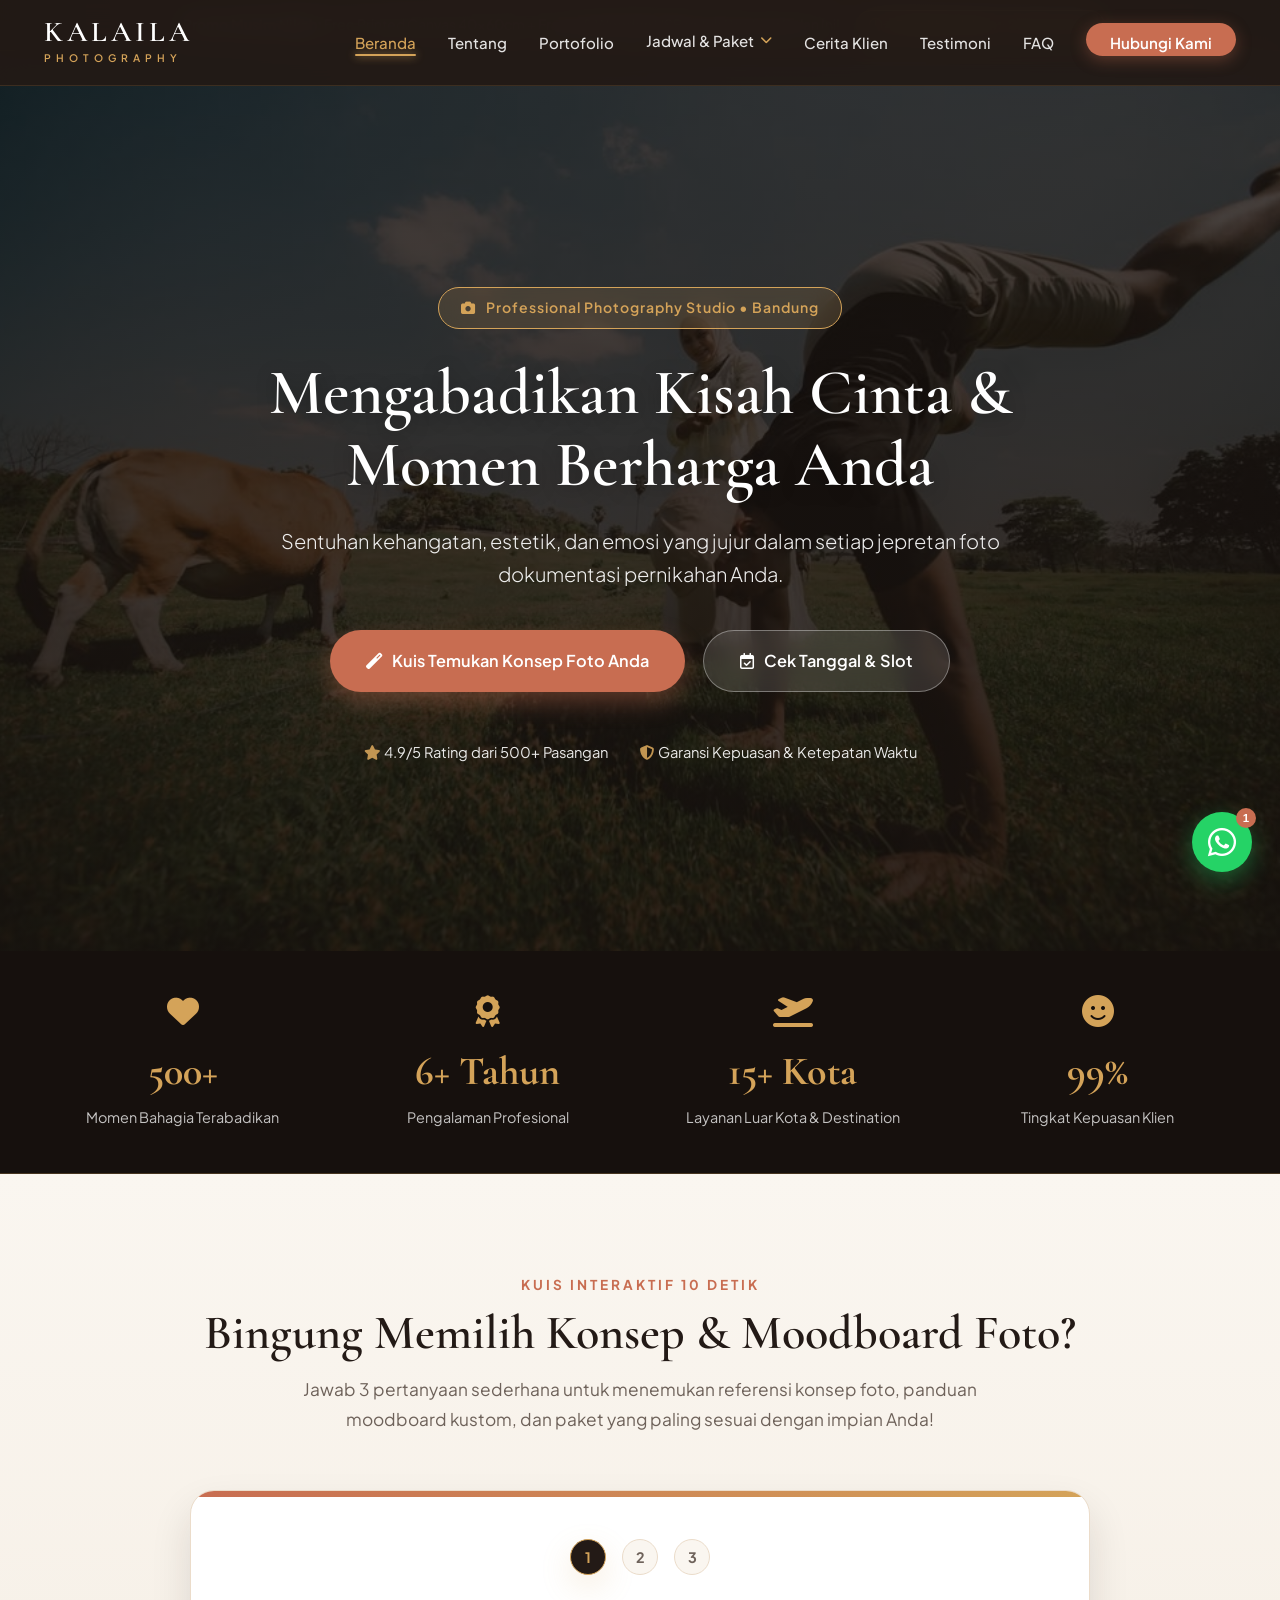
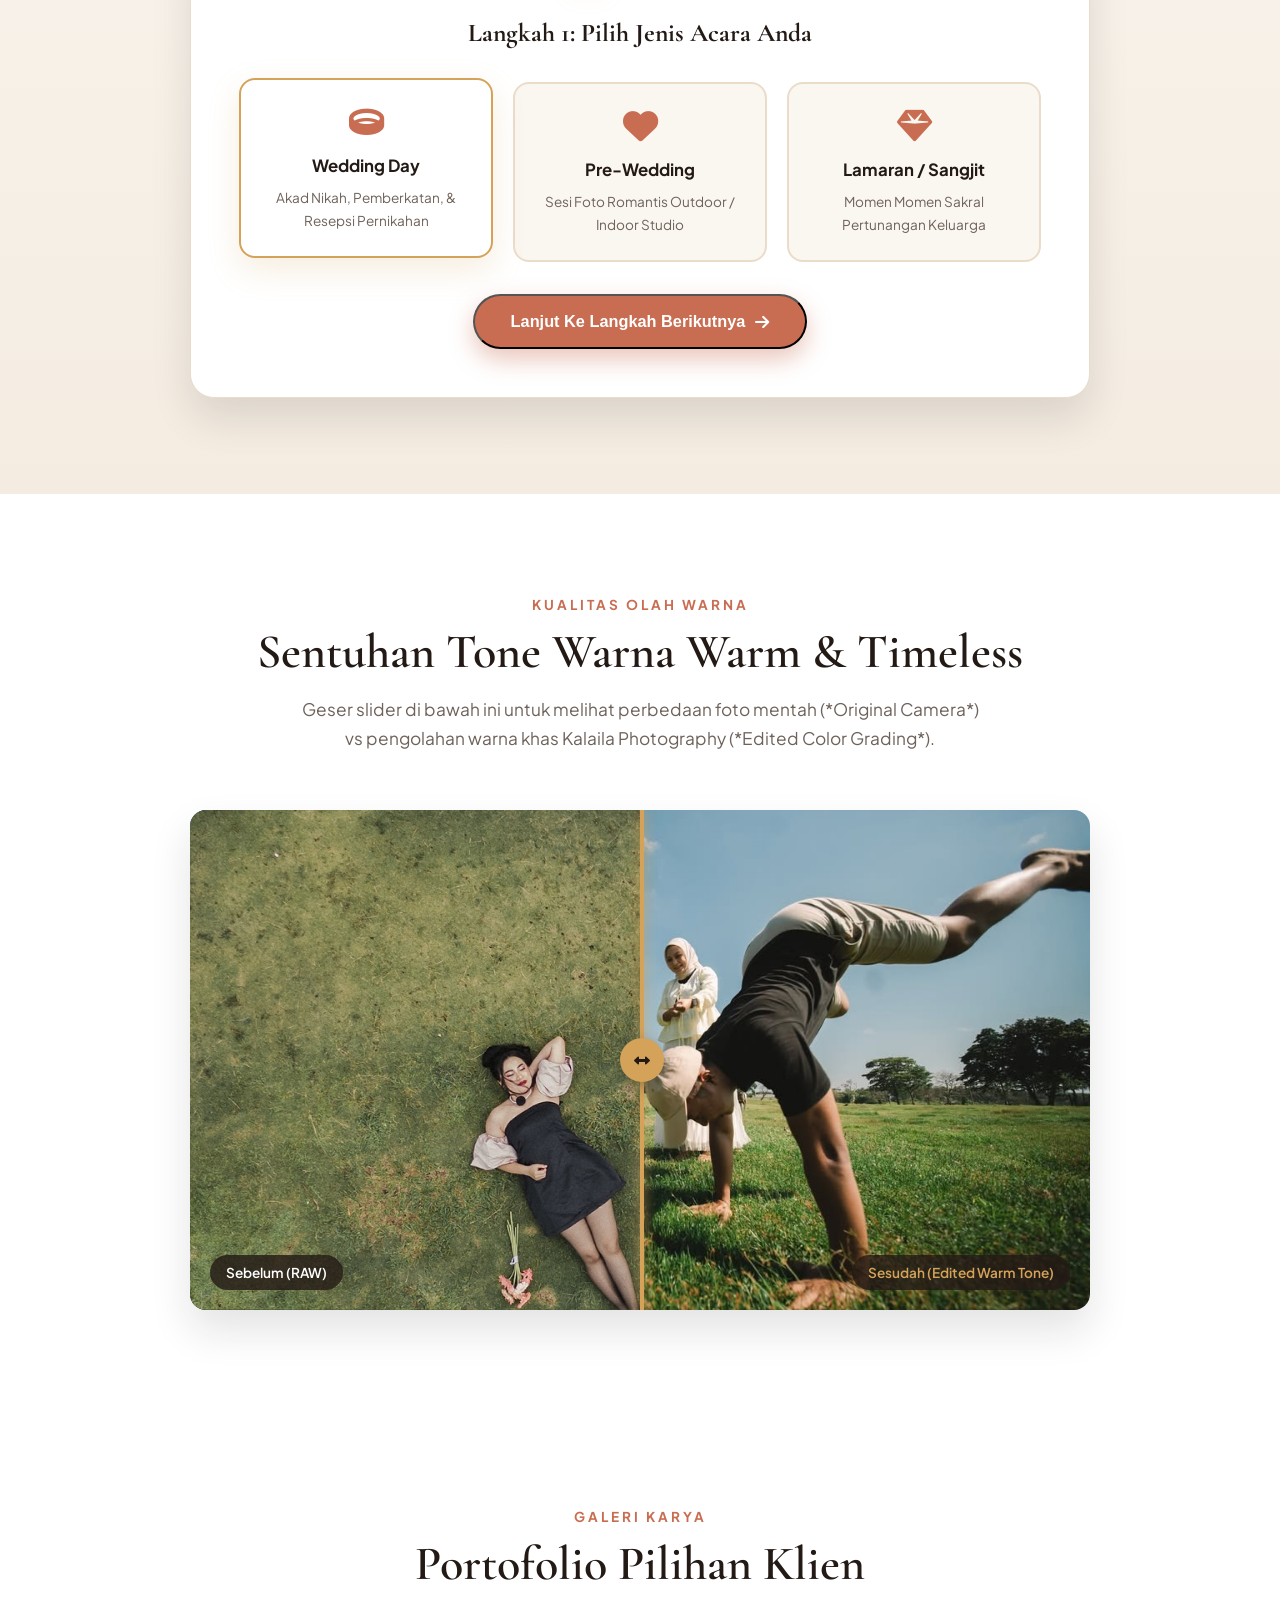
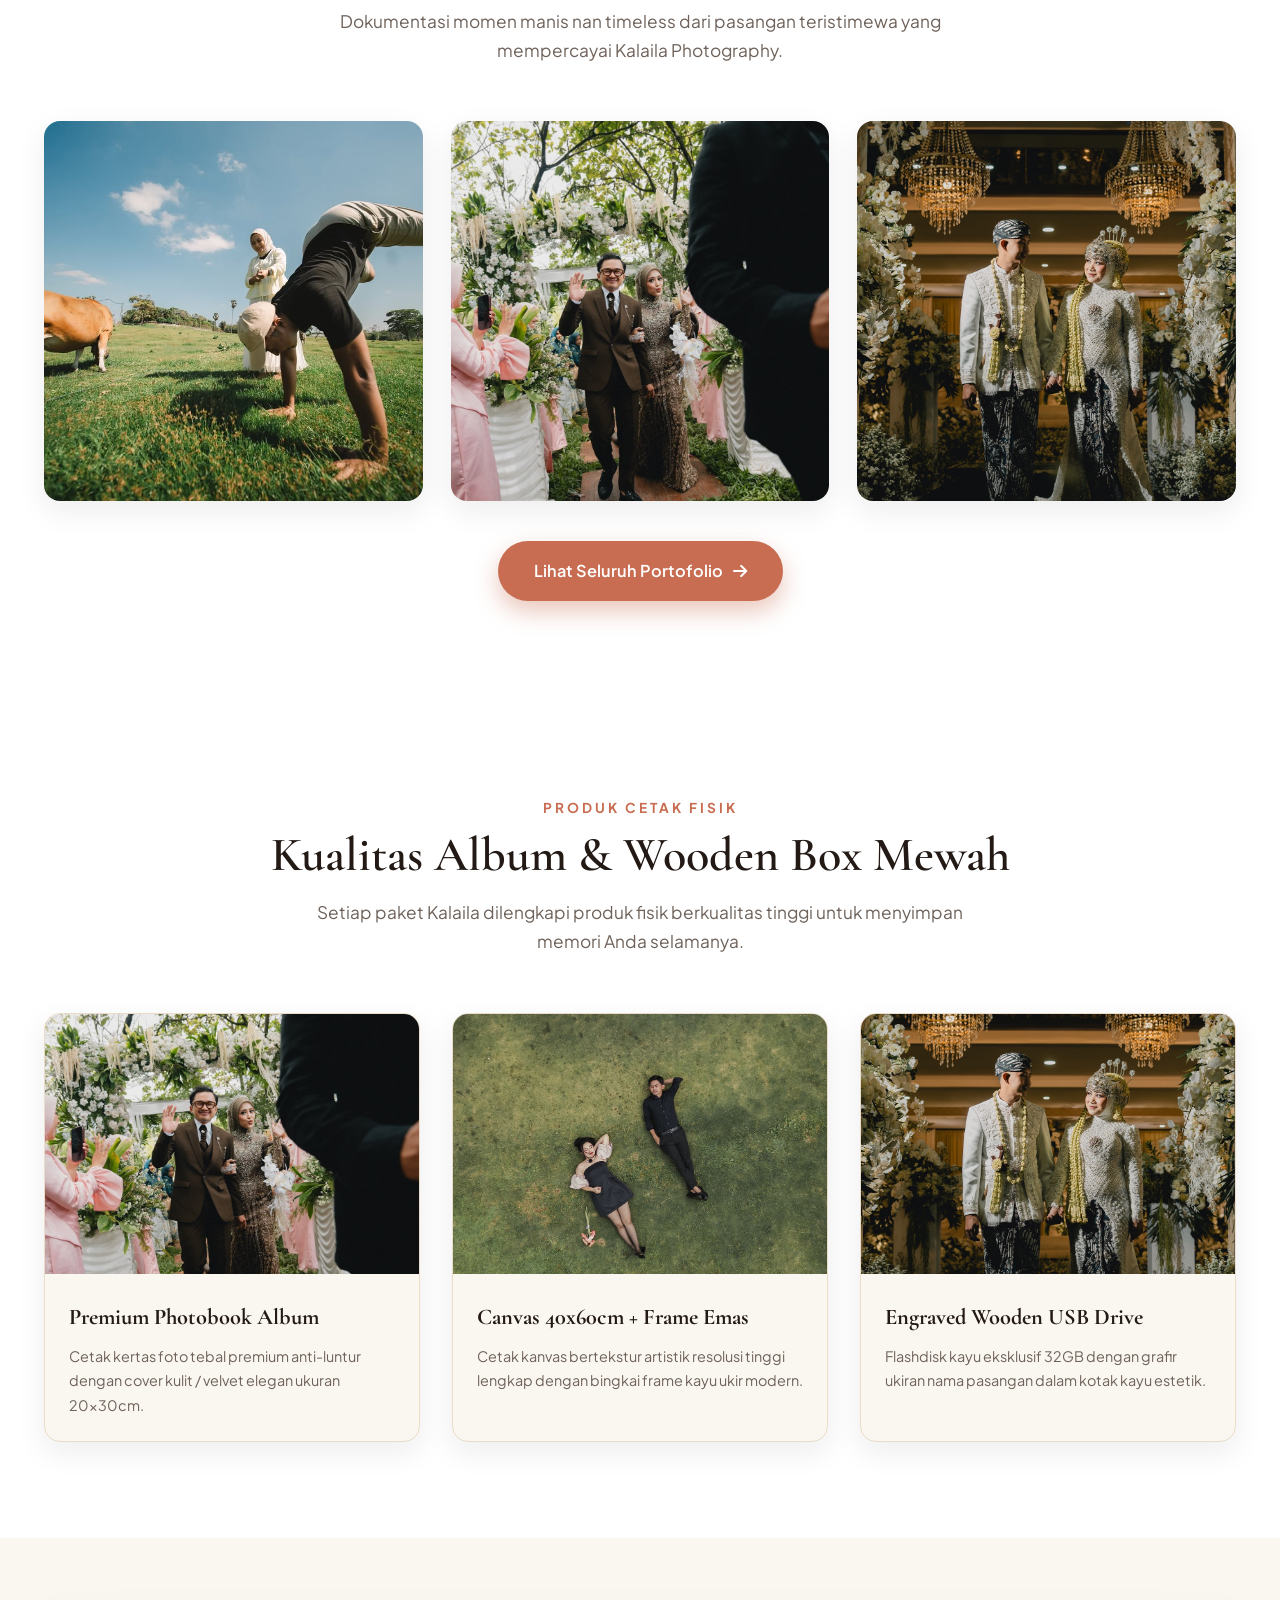
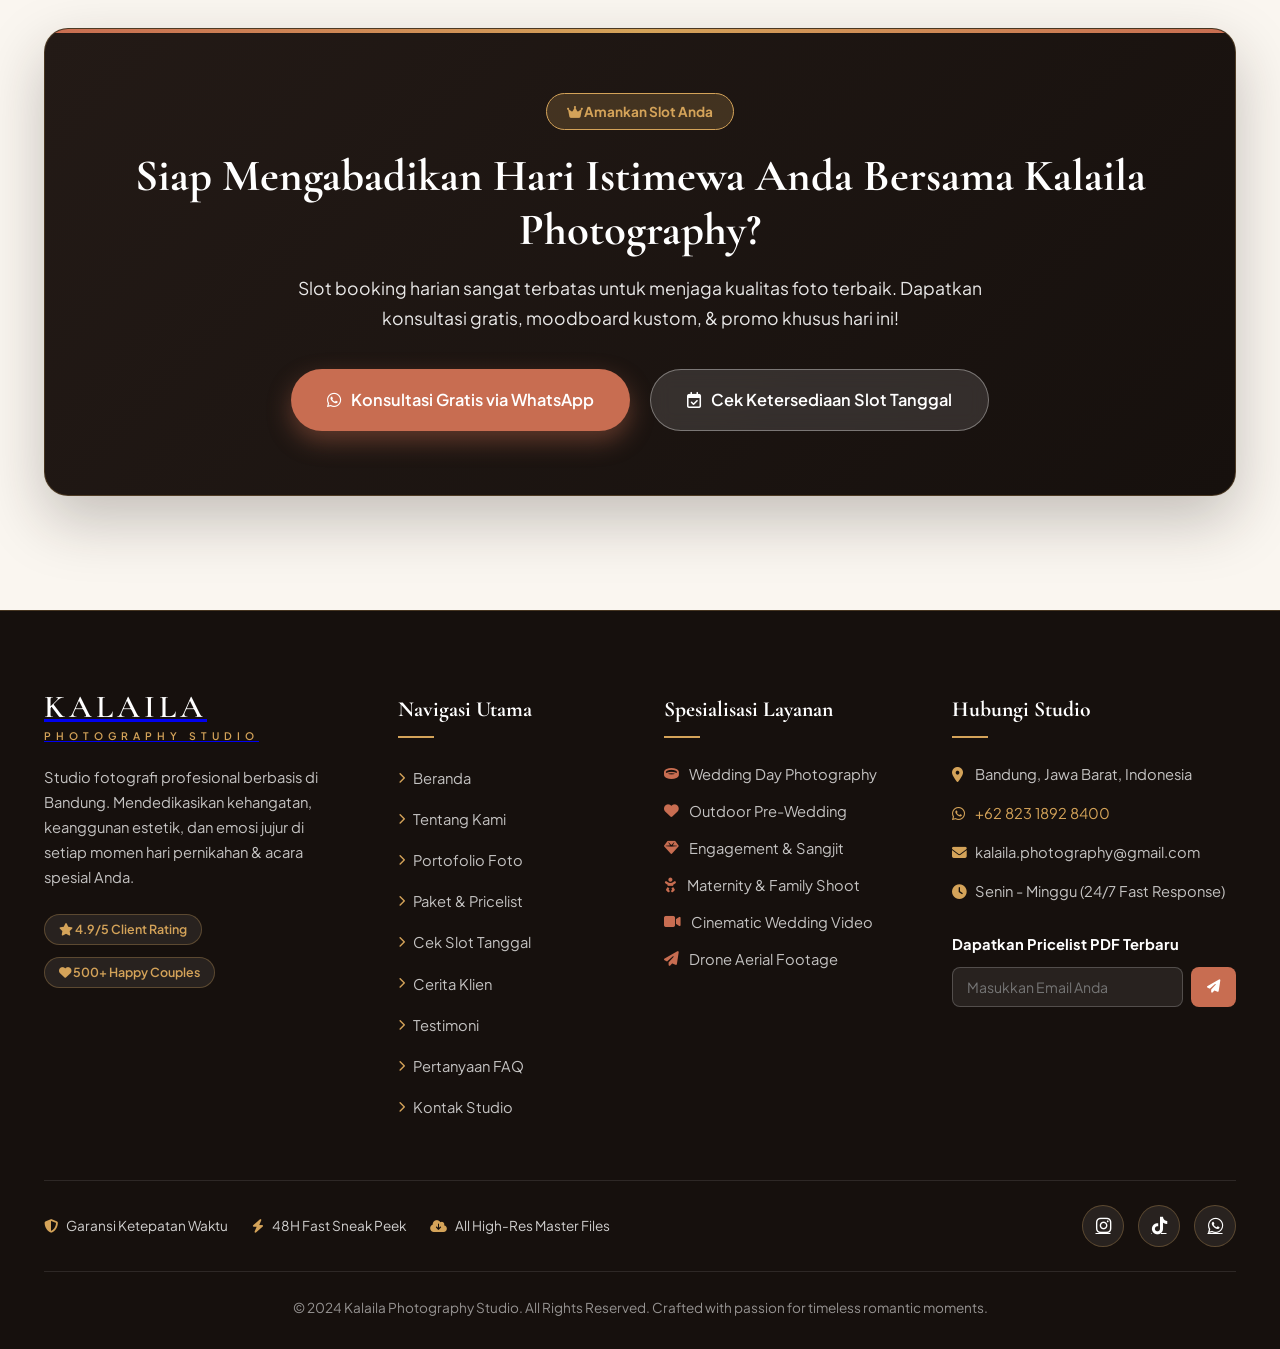
==== commit 325b2590: "commit first cek jadwal" ====
--- a/index.html
+++ b/index.html
@@ -41,8 +41,13 @@
                     <li><a href="index.html" class="active">Beranda</a></li>
                     <li><a href="about.html">Tentang</a></li>
                     <li><a href="portfolio.html">Portofolio</a></li>
-                    <li><a href="availability.html">Cek Jadwal</a></li>
-                    <li><a href="packages.html">Paket & Harga</a></li>
+                    <li class="nav-dropdown">
+                        <a href="#" class="dropdown-toggle">Jadwal & Paket <i class="fas fa-chevron-down"></i></a>
+                        <ul class="dropdown-menu">
+                            <li><a href="availability.html"><i class="far fa-calendar-check"></i> Cek Slot Jadwal</a></li>
+                            <li><a href="packages.html"><i class="fas fa-tags"></i> Paket & Harga</a></li>
+                        </ul>
+                    </li>
                     <li><a href="stories.html">Cerita Klien</a></li>
                     <li><a href="testimonials.html">Testimoni</a></li>
                     <li><a href="faq.html">FAQ</a></li>
@@ -109,7 +114,7 @@
             <div class="section-header text-center">
                 <span class="sub-heading">Kuis Interaktif 10 Detik</span>
                 <h2 class="section-title">Bingung Memilih Konsep & Moodboard Foto?</h2>
-                <p class="section-description">Jawab 3 pertanyaan sederhana untuk menemukan gaya dokumentasi foto dan klaim Voucher Potongan Rp 300.000!</p>
+                <p class="section-description">Jawab 3 pertanyaan sederhana untuk menemukan referensi konsep foto, panduan moodboard kustom, dan paket yang paling sesuai dengan impian Anda!</p>
             </div>
 
             <div class="quiz-card">
@@ -188,18 +193,21 @@
                 <!-- Step 4: Result -->
                 <div class="quiz-step-content" data-step="4">
                     <div class="quiz-result-box">
-                        <span class="quiz-result-badge"><i class="fas fa-gift"></i> Voucher Khusus Anda Siap!</span>
-                        <h3 class="quiz-result-title">Konsep Foto & Moodboard Anda Ditemukan!</h3>
+                        <span class="quiz-result-badge"><i class="fas fa-lightbulb"></i> Solusi & Referensi Konsep Ditemukan!</span>
+                        <h3 class="quiz-result-title">Rekomendasi Panduan Konsep & Moodboard Anda</h3>
                         <div id="quizResultSummary"></div>
 
-                        <div class="voucher-card">
-                            <p style="font-size: 0.9rem; opacity: 0.85;">Gunakan Kode Voucher Khusus Ini Saat Booking:</p>
-                            <div class="voucher-code">KALAILA300K</div>
-                            <p style="font-size: 0.85rem; color: var(--gold-accent);">Potongan Langsung Rp 300.000 + Free Printed Canvas 40x60cm</p>
+                        <div class="solution-card">
+                            <h4 style="color: var(--gold-accent); margin-bottom: 12px; font-size: 1.1rem;"><i class="fas fa-clipboard-check"></i> Panduan Solusi & Referensi Kustom:</h4>
+                            <div style="display: grid; gap: 10px; text-align: left; max-width: 520px; margin: 0 auto; font-size: 0.95rem;">
+                                <div style="display: flex; gap: 10px; align-items: flex-start;"><i class="fas fa-check-circle" style="color: var(--gold-accent); margin-top: 4px;"></i> <span><strong>Panduan Warna & Busana:</strong> Kombinasi outfit yang paling serasi dengan tone foto impian Anda.</span></div>
+                                <div style="display: flex; gap: 10px; align-items: flex-start;"><i class="fas fa-check-circle" style="color: var(--gold-accent); margin-top: 4px;"></i> <span><strong>Referensi Direction & Lighting:</strong> Pengarahan pose candid alami tanpa kaku di lokasi pilihan.</span></div>
+                                <div style="display: flex; gap: 10px; align-items: flex-start;"><i class="fas fa-check-circle" style="color: var(--gold-accent); margin-top: 4px;"></i> <span><strong>PDF Moodboard Kustom:</strong> Katalog inspirasi foto khusus berdasarkan gaya pilihan Anda.</span></div>
+                            </div>
                         </div>
 
                         <button id="btnClaimQuiz" class="cta-button primary" style="font-size: 1.05rem; padding: 16px 36px;">
-                            <i class="fab fa-whatsapp"></i> Klaim Voucher & Konsultasi Moodboard via WA
+                            <i class="fab fa-whatsapp"></i> Dapatkan Panduan Moodboard & Konsultasi Gratis
                         </button>
                     </div>
                 </div>
@@ -285,135 +293,7 @@
         </div>
     </section>
 
-    <!-- Packages Section & Transparancy DP Split Calculator -->
-    <section class="packages-section" id="packages">
-        <div class="container">
-            <div class="section-header text-center">
-                <span class="sub-heading">Investasi Dokumentasi</span>
-                <h2 class="section-title">Pilihan Paket & Transparansi DP 30%</h2>
-                <p class="section-description">Nikmati transparansi biaya tanpa biaya tersembunyi dengan skema cicilan pembayaran yang fleksibel.</p>
-            </div>
-
-            <div class="packages-grid">
-                <!-- Package 1: Essential -->
-                <div class="package-card">
-                    <div class="package-badge">Intimate Choice</div>
-                    <h3 class="package-title">Essential Package</h3>
-                    <p class="package-desc">Cocok untuk acara Akad Nikah / Intimate Wedding / Lamaran.</p>
-                    <div class="package-price">
-                        <span class="currency">Rp</span>
-                        <span class="amount">2.999.000</span>
-                    </div>
-                    <ul class="package-features">
-                        <li><i class="fas fa-check"></i> 1 Main Photographer</li>
-                        <li><i class="fas fa-check"></i> Up to 4-5 Jam Liputan</li>
-                        <li><i class="fas fa-check"></i> All High-Res Edited Files (Cloud)</li>
-                        <li><i class="fas fa-check"></i> 50 Selected Color Graded Photos</li>
-                        <li><i class="fas fa-check"></i> Flashdisk Wooden Box 32GB</li>
-                        <li class="disabled"><i class="fas fa-times"></i> Printed Photo Album</li>
-                    </ul>
-                    <a href="#calculator" class="btn-package select-pkg" data-pkg="Essential Package - Rp 2.999.000">Pilih Paket Ini</a>
-                </div>
-
-                <!-- Package 2: Signature -->
-                <div class="package-card featured">
-                    <div class="package-badge featured-badge"><i class="fas fa-crown"></i> Terfavorit</div>
-                    <h3 class="package-title">Signature Package</h3>
-                    <p class="package-desc">Paket paling diminati untuk dokumentasi lengkap Akad & Resepsi.</p>
-                    <div class="package-price">
-                        <span class="currency">Rp</span>
-                        <span class="amount">4.999.000</span>
-                    </div>
-                    <ul class="package-features">
-                        <li><i class="fas fa-check"></i> 2 Professional Photographers</li>
-                        <li><i class="fas fa-check"></i> 1 Videographer (Cinematic Video)</li>
-                        <li><i class="fas fa-check"></i> Up to 8 Jam Liputan (Akad + Resepsi)</li>
-                        <li><i class="fas fa-check"></i> All Edited Files in Google Drive & USB</li>
-                        <li><i class="fas fa-check"></i> 1 Premium Photobook Album 20x30cm</li>
-                        <li><i class="fas fa-check"></i> 1 Printed Canvas 40x60cm + Frame</li>
-                    </ul>
-                    <a href="#calculator" class="btn-package featured-btn select-pkg" data-pkg="Signature Package - Rp 4.999.000">Pilih Paket Ini</a>
-                </div>
-
-                <!-- Package 3: Royal Luxury -->
-                <div class="package-card">
-                    <div class="package-badge">Full Coverage</div>
-                    <h3 class="package-title">Royal Luxury Package</h3>
-                    <p class="package-desc">Layanan eksklusif tingkat tertinggi untuk pengalaman dokumentasi mewah.</p>
-                    <div class="package-price">
-                        <span class="currency">Rp</span>
-                        <span class="amount">7.999.000</span>
-                    </div>
-                    <ul class="package-features">
-                        <li><i class="fas fa-check"></i> 3 Photographers + 2 Videographers</li>
-                        <li><i class="fas fa-check"></i> Full Day Unlimited Coverage</li>
-                        <li><i class="fas fa-check"></i> Aerial Drone Pilot Video Coverage</li>
-                        <li><i class="fas fa-check"></i> 2 Premium Leather Albums 20x30cm</li>
-                        <li><i class="fas fa-check"></i> 2 Printed Canvas 40x60cm + Luxury Frame</li>
-                    </ul>
-                    <a href="#calculator" class="btn-package select-pkg" data-pkg="Royal Luxury Package - Rp 7.999.000">Pilih Paket Ini</a>
-                </div>
-            </div>
-
-            <!-- Calculator & DP Split Box -->
-            <div class="calculator-box" id="calculator">
-                <div class="calc-header text-center">
-                    <h3><i class="fas fa-calculator"></i> Kalkulator Estimasi & Simulasi Pembayaran DP 30%</h3>
-                    <p>Pilih paket dan add-on untuk melihat skema DP amankan tanggal serta sisa pelunasan H-7 acara.</p>
-                </div>
-                
-                <div class="calc-body">
-                    <div class="calc-column">
-                        <label class="calc-label">Pilih Paket Utama:</label>
-                        <select id="calcBasePackage">
-                            <option value="2999000" data-name="Essential Package">Essential Package - Rp 2.999.000</option>
-                            <option value="4999000" data-name="Signature Package" selected>Signature Package - Rp 4.999.000 (Terfavorit)</option>
-                            <option value="7999000" data-name="Royal Luxury Package">Royal Luxury Package - Rp 7.999.000</option>
-                        </select>
-
-                        <label class="calc-label">Pilih Add-on Tambahan (Opsional):</label>
-                        <div class="addon-list">
-                            <label class="addon-item">
-                                <input type="checkbox" class="addon-checkbox" value="750000" data-name="Drone Aerial Footage">
-                                <span><i class="fas fa-paper-plane"></i> Drone Aerial Video Coverage (+Rp 750.000)</span>
-                            </label>
-                            <label class="addon-item">
-                                <input type="checkbox" class="addon-checkbox" value="1000000" data-name="Same Day Edit Video">
-                                <span><i class="fas fa-film"></i> Same Day Edit (SDE) Video Teaser (+Rp 1.000.000)</span>
-                            </label>
-                            <label class="addon-item">
-                                <input type="checkbox" class="addon-checkbox" value="500000" data-name="Extra Magazine Album">
-                                <span><i class="fas fa-book-open"></i> Tambahan 1 Album Photobook (+Rp 500.000)</span>
-                            </label>
-                        </div>
-                    </div>
-
-                    <div class="calc-column calc-summary-box">
-                        <h4>Ringkasan Biaya & Skema DP</h4>
-                        <div class="summary-details" id="summaryDetails"></div>
-
-                        <div style="background: rgba(255,255,255,0.08); padding: 16px; border-radius: 8px; margin-bottom: 20px;">
-                            <div style="display:flex; justify-content:space-between; margin-bottom: 6px; font-size: 0.95rem;">
-                                <span><i class="fas fa-lock"></i> DP 30% (Amankan Tanggal):</span>
-                                <strong id="dpAmountDisplay" style="color: var(--gold-accent);">Rp 1.499.700</strong>
-                            </div>
-                            <div style="display:flex; justify-content:space-between; font-size: 0.95rem; opacity: 0.85;">
-                                <span>Pelunasan 70% (H-7 Acara):</span>
-                                <span id="finalAmountDisplay">Rp 3.499.300</span>
-                            </div>
-                        </div>
-
-                        <div class="summary-total">
-                            <span>Total Investasi:</span>
-                            <span id="calcTotalDisplay">Rp 4.999.000</span>
-                        </div>
-
-                        <button class="btn-send-calc" id="btnSendCalc"><i class="fab fa-whatsapp"></i> Konsultasi & Amankan DP via WA</button>
-                    </div>
-                </div>
-            </div>
-        </div>
-    </section>
+
 
     <!-- Virtual Photobook Album Showcase Section -->
     <section class="album-showcase-section" id="albums">
--- a/css/styles.css
+++ b/css/styles.css
@@ -7,22 +7,29 @@
 
 /* ========== COLOR PALETTE & DESIGN TOKENS ========== */
 :root {
-    --primary-color: #231a16;      /* Deep Espresso Coffee */
-    --primary-dark: #16100d;       /* Rich Dark Chocolate */
-    --primary-light: #362923;      /* Soft Muted Espresso */
-    --accent-color: #c86d51;       /* Warm Terracotta Rose */
+    --primary-color: #231a16;
+    /* Deep Espresso Coffee */
+    --primary-dark: #16100d;
+    /* Rich Dark Chocolate */
+    --primary-light: #362923;
+    /* Soft Muted Espresso */
+    --accent-color: #c86d51;
+    /* Warm Terracotta Rose */
     --accent-hover: #b3593e;
-    --gold-accent: #d4a359;        /* Warm Champagne Gold */
+    --gold-accent: #d4a359;
+    /* Warm Champagne Gold */
     --gold-light: #f7ebd0;
     --gold-glow: rgba(212, 163, 89, 0.3);
-    --bg-warm: #faf6f0;           /* Soft Warm Cream / Ivory */
-    --card-bg-warm: #f3ece1;      /* Warm Sand Card Background */
+    --bg-warm: #faf6f0;
+    /* Soft Warm Cream / Ivory */
+    --card-bg-warm: #f3ece1;
+    /* Warm Sand Card Background */
     --white: #ffffff;
     --border-color: #ebdcca;
     --border-dark: rgba(212, 163, 89, 0.25);
     --text-color: #2c231e;
     --light-text: #6e625a;
-    
+
     --shadow-sm: 0 4px 12px rgba(35, 26, 22, 0.04);
     --shadow-md: 0 10px 30px rgba(35, 26, 22, 0.08);
     --shadow-lg: 0 20px 40px rgba(35, 26, 22, 0.12);
@@ -32,7 +39,7 @@
     --radius-md: 16px;
     --radius-lg: 24px;
     --transition: all 0.35s cubic-bezier(0.4, 0, 0.2, 1);
-    
+
     --font-serif: 'Cormorant Garamond', 'Playfair Display', Georgia, serif;
     --font-body: 'Plus Jakarta Sans', -apple-system, BlinkMacSystemFont, sans-serif;
 }
@@ -161,13 +168,28 @@
 }
 
 @keyframes cameraPulse {
-    0%, 100% { transform: scale(1); opacity: 0.8; }
-    50% { transform: scale(1.15); opacity: 1; filter: drop-shadow(0 0 12px var(--gold-accent)); }
+
+    0%,
+    100% {
+        transform: scale(1);
+        opacity: 0.8;
+    }
+
+    50% {
+        transform: scale(1.15);
+        opacity: 1;
+        filter: drop-shadow(0 0 12px var(--gold-accent));
+    }
 }
 
 @keyframes loaderFill {
-    0% { width: 0%; }
-    100% { width: 100%; }
+    0% {
+        width: 0%;
+    }
+
+    100% {
+        width: 100%;
+    }
 }
 
 /* ========== TOP PROMO COUNTDOWN BAR ========== */
@@ -284,6 +306,99 @@
     box-shadow: 0 0 8px var(--gold-accent);
 }
 
+/* ========== NAVBAR DROPDOWN ========== */
+.nav-dropdown {
+    position: relative;
+}
+
+.dropdown-toggle {
+    display: flex;
+    align-items: center;
+    gap: 6px;
+    cursor: pointer;
+}
+
+.dropdown-toggle i {
+    font-size: 0.75rem;
+    color: var(--gold-accent);
+    transition: transform 0.3s ease;
+}
+
+.nav-dropdown:hover .dropdown-toggle i,
+.nav-dropdown.open .dropdown-toggle i {
+    transform: rotate(180deg);
+}
+
+.dropdown-menu {
+    position: absolute;
+    top: 100%;
+    left: 50%;
+    transform: translateX(-50%) translateY(10px);
+    background: var(--primary-dark);
+    border: 1px solid var(--border-dark);
+    border-radius: var(--radius-md);
+    box-shadow: 0 14px 36px rgba(0, 0, 0, 0.4);
+    padding: 10px 0;
+    min-width: 210px;
+    list-style: none;
+    opacity: 0;
+    visibility: hidden;
+    transition: all 0.3s cubic-bezier(0.4, 0, 0.2, 1);
+    z-index: 1010;
+}
+
+.dropdown-menu::before {
+    content: '';
+    position: absolute;
+    top: -6px;
+    left: 50%;
+    transform: translateX(-50%) rotate(45deg);
+    width: 12px;
+    height: 12px;
+    background: var(--primary-dark);
+    border-left: 1px solid var(--border-dark);
+    border-top: 1px solid var(--border-dark);
+}
+
+.nav-dropdown:hover .dropdown-menu,
+.nav-dropdown.open .dropdown-menu {
+    opacity: 1;
+    visibility: visible;
+    transform: translateX(-50%) translateY(4px);
+}
+
+.dropdown-menu li {
+    padding: 0;
+    margin: 0;
+}
+
+.dropdown-menu a {
+    display: flex;
+    align-items: center;
+    gap: 10px;
+    padding: 10px 20px;
+    color: rgba(255, 255, 255, 0.85);
+    font-size: 0.9rem;
+    text-decoration: none;
+    transition: var(--transition);
+}
+
+.dropdown-menu a::after {
+    display: none !important;
+}
+
+.dropdown-menu a i {
+    color: var(--gold-accent);
+    font-size: 0.85rem;
+}
+
+.dropdown-menu a:hover,
+.dropdown-menu a.active {
+    background: rgba(212, 163, 89, 0.12);
+    color: var(--gold-accent);
+    padding-left: 24px;
+}
+
 .nav-cta {
     background-color: var(--accent-color);
     color: var(--white) !important;
@@ -374,7 +489,7 @@
     line-height: 1.12;
     margin-bottom: 24px;
     color: #fff;
-    text-shadow: 0 4px 20px rgba(0,0,0,0.3);
+    text-shadow: 0 4px 20px rgba(0, 0, 0, 0.3);
 }
 
 .hero-subtitle {
@@ -617,22 +732,15 @@
     margin-bottom: 12px;
 }
 
-.voucher-card {
+.solution-card {
     background: linear-gradient(135deg, var(--primary-color) 0%, var(--primary-dark) 100%);
     color: var(--white);
-    padding: 28px;
+    padding: 28px 32px;
     border-radius: var(--radius-md);
     margin: 24px auto;
-    max-width: 600px;
-    border: 2px dashed var(--gold-accent);
-}
-
-.voucher-code {
-    font-size: 1.8rem;
-    font-weight: 800;
-    color: var(--gold-accent);
-    letter-spacing: 3px;
-    margin: 8px 0;
+    max-width: 620px;
+    border: 1px solid var(--border-dark);
+    box-shadow: 0 12px 32px rgba(35, 26, 22, 0.2);
 }
 
 /* ========== BEFORE/AFTER SLIDER ========== */
@@ -689,7 +797,7 @@
     display: flex;
     align-items: center;
     justify-content: center;
-    box-shadow: 0 4px 16px rgba(0,0,0,0.3);
+    box-shadow: 0 4px 16px rgba(0, 0, 0, 0.3);
 }
 
 .ba-label {
@@ -704,8 +812,14 @@
     z-index: 5;
 }
 
-.ba-label.before { left: 20px; }
-.ba-label.after { right: 20px; color: var(--gold-accent); }
+.ba-label.before {
+    left: 20px;
+}
+
+.ba-label.after {
+    right: 20px;
+    color: var(--gold-accent);
+}
 
 /* ========== PORTFOLIO GRID & FILTERS ========== */
 .portfolio {
@@ -1486,6 +1600,137 @@
     border: 1px solid var(--gold-accent);
 }
 
+.availability-result.error {
+    display: block;
+    background: #2b1818;
+    color: var(--white);
+    border: 1px solid #e74c3c;
+}
+
+/* ========== CALENDAR AVAILABILITY OVERVIEW ========== */
+.calendar-status-overview {
+    margin-top: 36px;
+    padding-top: 28px;
+    border-top: 1px solid var(--border-color);
+}
+
+.calendar-status-header {
+    display: flex;
+    justify-content: space-between;
+    align-items: center;
+    flex-wrap: wrap;
+    gap: 16px;
+    margin-bottom: 24px;
+}
+
+.calendar-status-header h3 {
+    font-family: var(--font-serif);
+    font-size: 1.4rem;
+    color: var(--primary-color);
+}
+
+.calendar-legend {
+    display: flex;
+    gap: 18px;
+    font-size: 0.85rem;
+    font-weight: 600;
+}
+
+.legend-item {
+    display: flex;
+    align-items: center;
+    gap: 6px;
+}
+
+.legend-item.available i { color: #2ecc71; }
+.legend-item.limited i { color: #f1c40f; }
+.legend-item.booked i { color: #e74c3c; }
+
+.btn-admin-slot {
+    background: var(--primary-color);
+    color: var(--gold-accent);
+    border: 1px dashed var(--gold-accent);
+    border-radius: 50px;
+    padding: 5px 14px;
+    font-size: 0.78rem;
+    font-weight: 700;
+    cursor: pointer;
+    margin-left: 8px;
+    transition: var(--transition);
+}
+
+.btn-admin-slot:hover,
+.btn-admin-slot.active {
+    background: var(--gold-accent);
+    color: var(--primary-color);
+    border-style: solid;
+}
+
+.calendar-dates-grid {
+    display: grid;
+    grid-template-columns: repeat(7, 1fr);
+    gap: 10px;
+}
+
+.date-chip {
+    background: var(--bg-warm);
+    border: 1px solid var(--border-color);
+    border-radius: var(--radius-sm);
+    padding: 10px 6px;
+    text-align: center;
+    cursor: pointer;
+    transition: var(--transition);
+}
+
+.date-chip:hover {
+    transform: translateY(-2px);
+    box-shadow: var(--shadow-sm);
+}
+
+.date-chip .day-num {
+    font-weight: 700;
+    font-size: 1.1rem;
+    display: block;
+    color: var(--primary-color);
+}
+
+.date-chip .day-name {
+    font-size: 0.7rem;
+    color: var(--light-text);
+    display: block;
+    text-transform: uppercase;
+    margin-bottom: 2px;
+}
+
+.date-chip .status-badge {
+    font-size: 0.65rem;
+    font-weight: 700;
+    padding: 2px 6px;
+    border-radius: 50px;
+    display: inline-block;
+}
+
+.date-chip.status-available .status-badge {
+    background: rgba(46, 204, 113, 0.15);
+    color: #27ae60;
+}
+
+.date-chip.status-limited .status-badge {
+    background: rgba(241, 196, 15, 0.2);
+    color: #d35400;
+}
+
+.date-chip.status-booked {
+    background: rgba(231, 76, 60, 0.06);
+    border-color: rgba(231, 76, 60, 0.3);
+    opacity: 0.85;
+}
+
+.date-chip.status-booked .status-badge {
+    background: rgba(231, 76, 60, 0.15);
+    color: #c0392b;
+}
+
 /* ========== FAQ ACCORDION ========== */
 .faq-section {
     padding: 96px 0;
@@ -1614,7 +1859,7 @@
 
 /* ========== PRE-FOOTER VIP CTA BANNER ========== */
 .pre-footer-cta {
-    padding: 80px 0 0 0;
+    padding: 90px 0 90px 0;
     background: var(--bg-warm);
 }
 
@@ -1622,12 +1867,13 @@
     background: linear-gradient(135deg, var(--primary-color) 0%, var(--primary-dark) 100%);
     color: var(--white);
     border-radius: var(--radius-lg);
-    padding: 60px 48px;
+    padding: 64px 48px;
     text-align: center;
-    box-shadow: var(--shadow-lg);
+    box-shadow: 0 24px 60px rgba(35, 26, 22, 0.25);
     border: 1px solid var(--border-dark);
     position: relative;
     overflow: hidden;
+    margin-bottom: 24px;
 }
 
 .pre-footer-card::before {
@@ -2024,9 +2270,18 @@
     transition: var(--transition);
 }
 
-.lightbox-close { top: -60px; right: 0; }
-.lightbox-prev { left: -70px; }
-.lightbox-next { right: -70px; }
+.lightbox-close {
+    top: -60px;
+    right: 0;
+}
+
+.lightbox-prev {
+    left: -70px;
+}
+
+.lightbox-next {
+    right: -70px;
+}
 
 .lightbox-close:hover,
 .lightbox-prev:hover,
@@ -2119,9 +2374,20 @@
 }
 
 @keyframes waPulse {
-    0% { transform: scale(1); box-shadow: 0 0 0 0 rgba(37, 211, 102, 0.7); }
-    70% { transform: scale(1.05); box-shadow: 0 0 0 16px rgba(37, 211, 102, 0); }
-    100% { transform: scale(1); box-shadow: 0 0 0 0 rgba(37, 211, 102, 0); }
+    0% {
+        transform: scale(1);
+        box-shadow: 0 0 0 0 rgba(37, 211, 102, 0.7);
+    }
+
+    70% {
+        transform: scale(1.05);
+        box-shadow: 0 0 0 16px rgba(37, 211, 102, 0);
+    }
+
+    100% {
+        transform: scale(1);
+        box-shadow: 0 0 0 0 rgba(37, 211, 102, 0);
+    }
 }
 
 .wa-badge {
@@ -2176,9 +2442,19 @@
     justify-content: center;
 }
 
-.wa-info h4 { font-size: 0.95rem; }
-.wa-info span { font-size: 0.75rem; opacity: 0.85; }
-.wa-info span i { color: #2ecc71; font-size: 0.6rem; }
+.wa-info h4 {
+    font-size: 0.95rem;
+}
+
+.wa-info span {
+    font-size: 0.75rem;
+    opacity: 0.85;
+}
+
+.wa-info span i {
+    color: #2ecc71;
+    font-size: 0.6rem;
+}
 
 .wa-close-btn {
     margin-left: auto;
@@ -2199,7 +2475,7 @@
     background: var(--white);
     padding: 12px 14px;
     border-radius: 0 12px 12px 12px;
-    box-shadow: 0 1px 3px rgba(0,0,0,0.1);
+    box-shadow: 0 1px 3px rgba(0, 0, 0, 0.1);
 }
 
 .wa-popup-footer {
@@ -2221,6 +2497,7 @@
 
 /* ========== RESPONSIVE MEDIA QUERIES ========== */
 @media (max-width: 992px) {
+
     .stats-grid,
     .portfolio-grid,
     .packages-grid,
@@ -2238,11 +2515,25 @@
         grid-template-columns: 1fr;
     }
 
-    .hero-title { font-size: 3rem; }
-    .availability-form { grid-template-columns: 1fr 1fr; }
-    .btn-check-availability { grid-column: span 2; }
-    .lightbox-prev { left: 10px; }
-    .lightbox-next { right: 10px; }
+    .hero-title {
+        font-size: 3rem;
+    }
+
+    .availability-form {
+        grid-template-columns: 1fr 1fr;
+    }
+
+    .btn-check-availability {
+        grid-column: span 2;
+    }
+
+    .lightbox-prev {
+        left: 10px;
+    }
+
+    .lightbox-next {
+        right: 10px;
+    }
 }
 
 @media (max-width: 768px) {
@@ -2258,8 +2549,13 @@
         gap: 16px;
     }
 
-    .nav-menu.active { display: flex; }
-    .hamburger { display: flex; }
+    .nav-menu.active {
+        display: flex;
+    }
+
+    .hamburger {
+        display: flex;
+    }
 
     .stats-grid,
     .portfolio-grid,
@@ -2272,10 +2568,57 @@
         grid-template-columns: 1fr;
     }
 
-    .hero-title { font-size: 2.3rem; }
-    .availability-form { grid-template-columns: 1fr; }
-    .btn-check-availability { grid-column: span 1; }
-    .availability-card, .calculator-box, .quiz-card, .pre-footer-card { padding: 24px; }
-    .booking-toast { left: 16px; right: 16px; max-width: none; }
-    .footer-middle-bar { flex-direction: column; text-align: center; }
-}
+    .hero-title {
+        font-size: 2.3rem;
+    }
+
+    .availability-form {
+        grid-template-columns: 1fr;
+    }
+
+    .btn-check-availability {
+        grid-column: span 1;
+    }
+
+    .availability-card,
+    .calculator-box,
+    .quiz-card,
+    .pre-footer-card {
+        padding: 24px;
+    }
+
+    .booking-toast {
+        left: 16px;
+        right: 16px;
+        max-width: none;
+    }
+
+    .footer-middle-bar {
+        flex-direction: column;
+        text-align: center;
+    }
+
+    .dropdown-menu {
+        position: static;
+        transform: none !important;
+        box-shadow: none;
+        border: none;
+        background: rgba(255, 255, 255, 0.05);
+        border-radius: var(--radius-sm);
+        margin-top: 8px;
+        display: none;
+        opacity: 1;
+        visibility: visible;
+        min-width: 100%;
+        padding: 6px 0;
+    }
+
+    .dropdown-menu::before {
+        display: none;
+    }
+
+    .nav-dropdown.open .dropdown-menu {
+        display: block;
+        transform: none !important;
+    }
+}
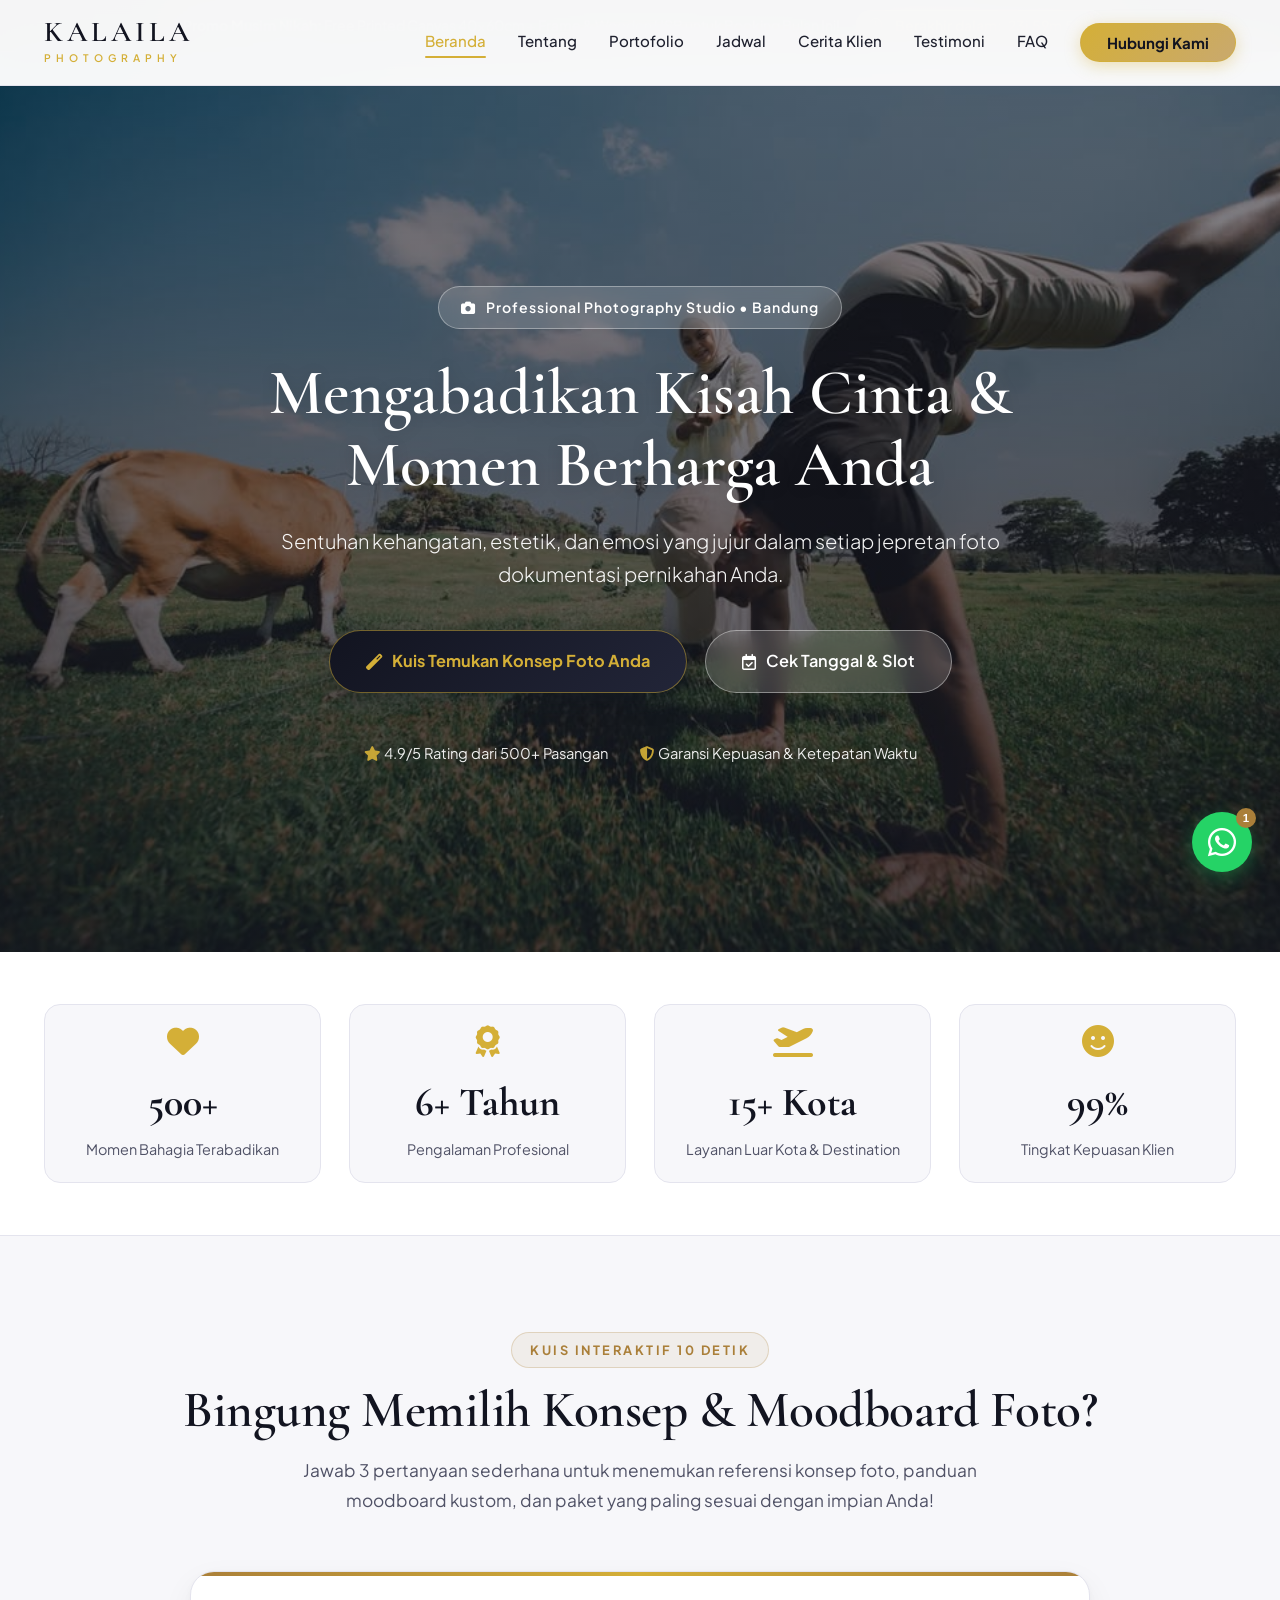
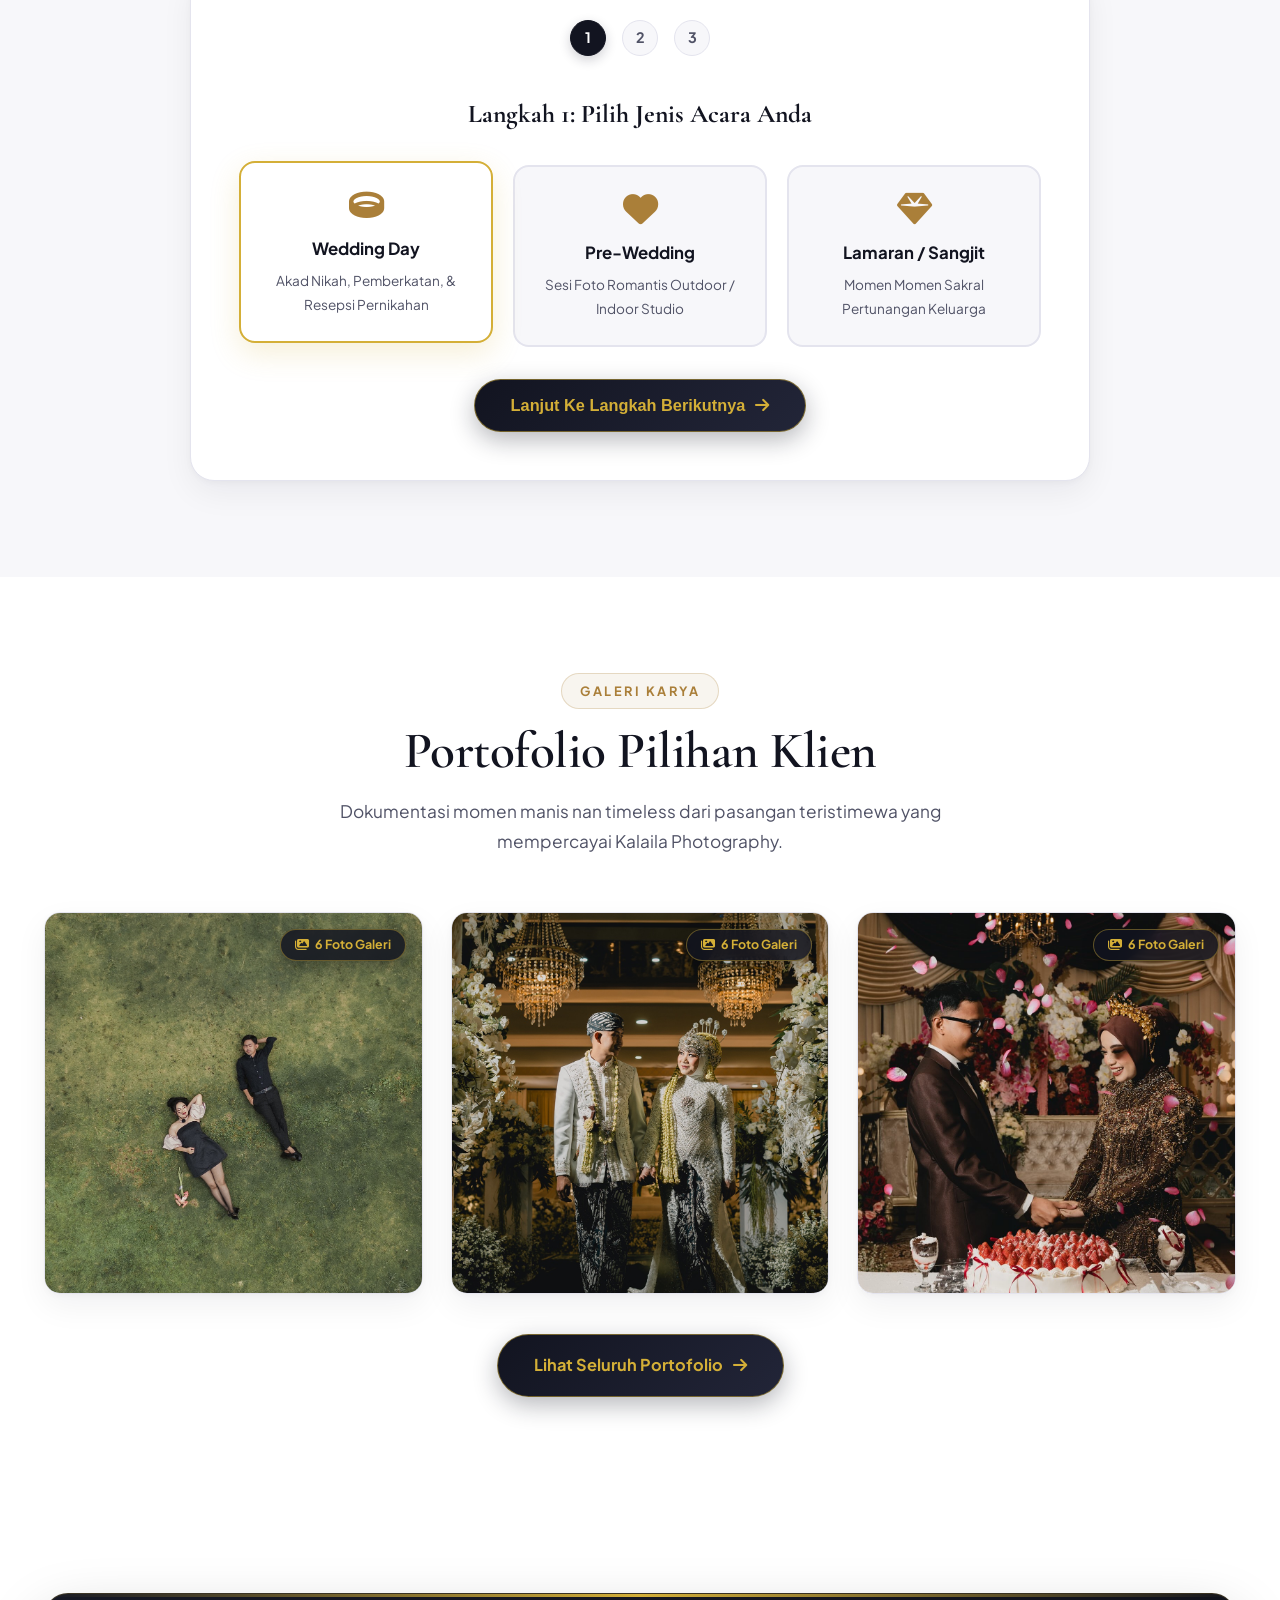
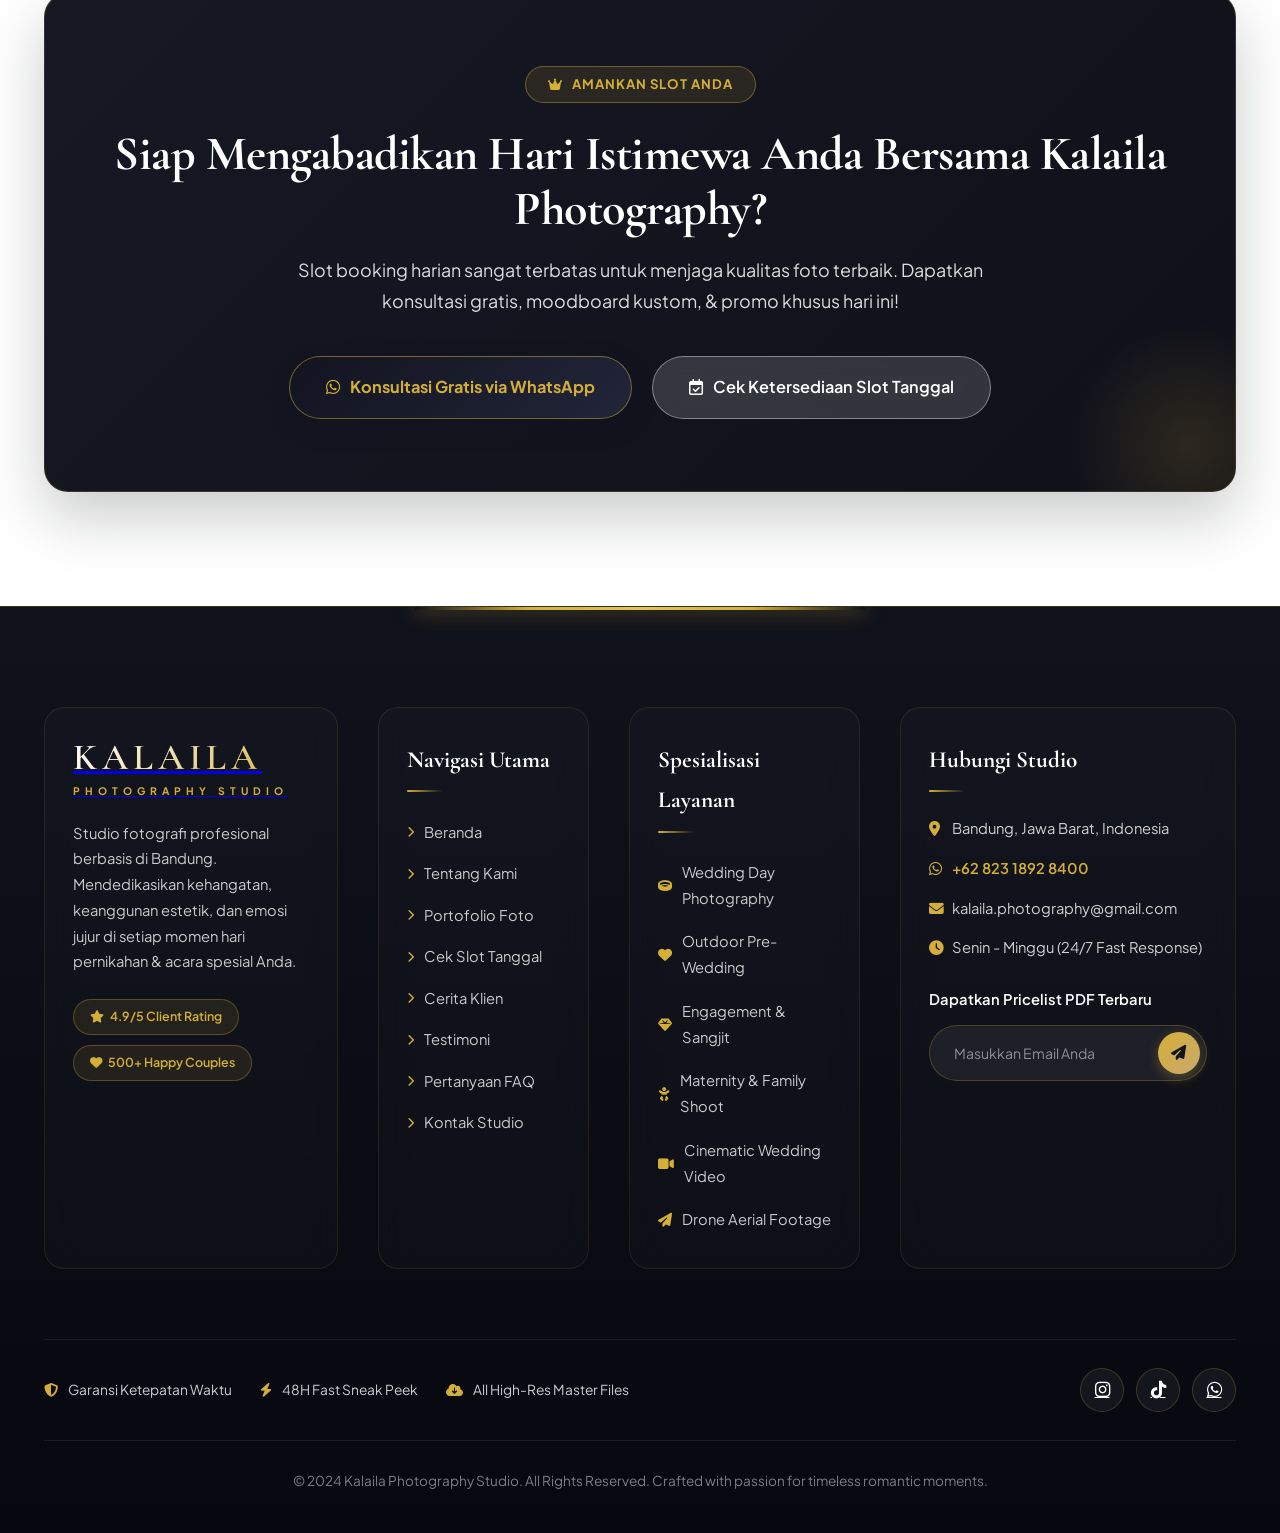
==== commit b5446b35: "NEW COMMIT AGAIN" ====
--- a/index.html
+++ b/index.html
@@ -41,13 +41,7 @@
                     <li><a href="index.html" class="active">Beranda</a></li>
                     <li><a href="about.html">Tentang</a></li>
                     <li><a href="portfolio.html">Portofolio</a></li>
-                    <li class="nav-dropdown">
-                        <a href="#" class="dropdown-toggle">Jadwal & Paket <i class="fas fa-chevron-down"></i></a>
-                        <ul class="dropdown-menu">
-                            <li><a href="availability.html"><i class="far fa-calendar-check"></i> Cek Slot Jadwal</a></li>
-                            <li><a href="packages.html"><i class="fas fa-tags"></i> Paket & Harga</a></li>
-                        </ul>
-                    </li>
+                    <li><a href="availability.html">Jadwal</a></li>
                     <li><a href="stories.html">Cerita Klien</a></li>
                     <li><a href="testimonials.html">Testimoni</a></li>
                     <li><a href="faq.html">FAQ</a></li>
@@ -219,28 +213,6 @@
         </div>
     </section>
 
-    <!-- Before/After Color Grading Slider Section -->
-    <section class="before-after-section" id="color-grading">
-        <div class="container">
-            <div class="section-header text-center">
-                <span class="sub-heading">Kualitas Olah Warna</span>
-                <h2 class="section-title">Sentuhan Tone Warna Warm & Timeless</h2>
-                <p class="section-description">Geser slider di bawah ini untuk melihat perbedaan foto mentah (*Original Camera*) vs pengolahan warna khas Kalaila Photography (*Edited Color Grading*).</p>
-            </div>
-
-            <div class="ba-container">
-                <img src="images/profile.jpg" alt="Foto Mentah Camera" class="ba-img ba-img-before">
-                <img src="images/prewed.jpg" alt="Hasil Color Grading Kalaila" class="ba-img ba-img-after">
-
-                <div class="ba-slider-line">
-                    <div class="ba-slider-button"><i class="fas fa-arrows-alt-h"></i></div>
-                </div>
-
-                <span class="ba-label before">Sebelum (RAW)</span>
-                <span class="ba-label after">Sesudah (Edited Warm Tone)</span>
-            </div>
-        </div>
-    </section>
 
     <!-- Portfolio Featured Preview -->
     <section class="portfolio" style="padding: 96px 0;">
@@ -252,36 +224,56 @@
             </div>
             
             <div class="portfolio-grid">
-                <div class="portfolio-item" data-category="prewedding">
+                <!-- Pasangan 1 -->
+                <div class="portfolio-item couple-card" data-category="prewedding"
+                     data-couple-name="Rian & Maya"
+                     data-couple-cat="Pre-Wedding"
+                     data-couple-loc="Pine Forest & Meadow • Bandung"
+                     data-couple-photos='["images/prewed.jpg", "images/profile.jpg", "images/prewed1.jpg", "images/wedding.jpg", "images/wedding1.jpg", "images/wedding2.jpg"]'>
                     <div class="portfolio-image">
-                        <img src="images/profile.jpg" alt="Pre Wedding Romantis">
+                        <span class="photo-count-badge"><i class="fas fa-images"></i> 6 Foto Galeri</span>
+                        <img src="images/prewed.jpg" alt="Rian & Maya - Pre Wedding" loading="lazy">
                         <div class="portfolio-overlay">
                             <span class="category-tag">Pre-Wedding</span>
-                            <h4>Romantisme Pasangan di Bandung</h4>
-                            <p>Outdoor Session • Bandung</p>
-                            <button class="lightbox-trigger" data-fullsrc="images/profile.jpg" data-title="Romantisme Pasangan di Bandung" data-sub="Outdoor Prewedding Session"><i class="fas fa-search-plus"></i> Lihat Foto</button>
-                        </div>
-                    </div>
-                </div>
-                <div class="portfolio-item" data-category="wedding">
+                            <h4>Rian & Maya</h4>
+                            <p>Pine Forest & Meadow • Bandung</p>
+                            <button class="open-couple-btn"><i class="fas fa-search-plus"></i> Lihat Foto Pasangan</button>
+                        </div>
+                    </div>
+                </div>
+
+                <!-- Pasangan 2 -->
+                <div class="portfolio-item couple-card" data-category="wedding"
+                     data-couple-name="Dimas & Nadia"
+                     data-couple-cat="Pernikahan (Wedding)"
+                     data-couple-loc="Grand Ballroom & Garden Akad • Jakarta"
+                     data-couple-photos='["images/wedding1.jpg", "images/wedding.jpg", "images/wedding2.jpg", "images/prewed.jpg", "images/profile.jpg", "images/prewed1.jpg"]'>
                     <div class="portfolio-image">
-                        <img src="images/wedding.jpg" alt="Akad Nikah Sakral">
+                        <span class="photo-count-badge"><i class="fas fa-images"></i> 6 Foto Galeri</span>
+                        <img src="images/wedding1.jpg" alt="Dimas & Nadia - Wedding Day" loading="lazy">
                         <div class="portfolio-overlay">
                             <span class="category-tag">Wedding</span>
-                            <h4>Prosesi Sakral Akad Nikah</h4>
-                            <p>Holy Matrimony & Resepsi</p>
-                            <button class="lightbox-trigger" data-fullsrc="images/wedding.jpg" data-title="Prosesi Sakral Akad Nikah" data-sub="Holy Matrimony & Resepsi"><i class="fas fa-search-plus"></i> Lihat Foto</button>
-                        </div>
-                    </div>
-                </div>
-                <div class="portfolio-item" data-category="wedding">
+                            <h4>Dimas & Nadia</h4>
+                            <p>Grand Ballroom & Garden Akad • Jakarta</p>
+                            <button class="open-couple-btn"><i class="fas fa-search-plus"></i> Lihat Foto Pasangan</button>
+                        </div>
+                    </div>
+                </div>
+
+                <!-- Pasangan 4 -->
+                <div class="portfolio-item couple-card" data-category="wedding"
+                     data-couple-name="Reza & Kirana"
+                     data-couple-cat="Pernikahan (Wedding)"
+                     data-couple-loc="Glass House Indoor & Intimate Dinner • Bandung"
+                     data-couple-photos='["images/wedding2.jpg", "images/wedding.jpg", "images/wedding1.jpg", "images/prewed1.jpg", "images/prewed.jpg", "images/profile.jpg"]'>
                     <div class="portfolio-image">
-                        <img src="images/wedding1.jpg" alt="Resepsi Pernikahan">
+                        <span class="photo-count-badge"><i class="fas fa-images"></i> 6 Foto Galeri</span>
+                        <img src="images/wedding2.jpg" alt="Reza & Kirana - Wedding Session" loading="lazy">
                         <div class="portfolio-overlay">
                             <span class="category-tag">Wedding</span>
-                            <h4>Senyum Bahagia Di Pelaminan</h4>
-                            <p>Traditional & Modern Wedding</p>
-                            <button class="lightbox-trigger" data-fullsrc="images/wedding1.jpg" data-title="Senyum Bahagia Di Pelaminan" data-sub="Traditional & Modern Wedding"><i class="fas fa-search-plus"></i> Lihat Foto</button>
+                            <h4>Reza & Kirana</h4>
+                            <p>Glass House & Intimate Dinner • Bandung</p>
+                            <button class="open-couple-btn"><i class="fas fa-search-plus"></i> Lihat Foto Pasangan</button>
                         </div>
                     </div>
                 </div>
@@ -295,48 +287,7 @@
 
 
 
-    <!-- Virtual Photobook Album Showcase Section -->
-    <section class="album-showcase-section" id="albums">
-        <div class="container">
-            <div class="section-header text-center">
-                <span class="sub-heading">Produk Cetak Fisik</span>
-                <h2 class="section-title">Kualitas Album & Wooden Box Mewah</h2>
-                <p class="section-description">Setiap paket Kalaila dilengkapi produk fisik berkualitas tinggi untuk menyimpan memori Anda selamanya.</p>
-            </div>
-
-            <div class="album-grid">
-                <div class="album-card">
-                    <div class="album-img-holder">
-                        <img src="images/wedding.jpg" alt="Premium Photobook Album">
-                    </div>
-                    <div class="album-body">
-                        <h3>Premium Photobook Album</h3>
-                        <p>Cetak kertas foto tebal premium anti-luntur dengan cover kulit / velvet elegan ukuran 20x30cm.</p>
-                    </div>
-                </div>
-
-                <div class="album-card">
-                    <div class="album-img-holder">
-                        <img src="images/prewed.jpg" alt="Printed Canvas & Frame Emas">
-                    </div>
-                    <div class="album-body">
-                        <h3>Canvas 40x60cm + Frame Emas</h3>
-                        <p>Cetak kanvas bertekstur artistik resolusi tinggi lengkap dengan bingkai frame kayu ukir modern.</p>
-                    </div>
-                </div>
-
-                <div class="album-card">
-                    <div class="album-img-holder">
-                        <img src="images/wedding1.jpg" alt="Custom Engraved Wooden USB Box">
-                    </div>
-                    <div class="album-body">
-                        <h3>Engraved Wooden USB Drive</h3>
-                        <p>Flashdisk kayu eksklusif 32GB dengan grafir ukiran nama pasangan dalam kotak kayu estetik.</p>
-                    </div>
-                </div>
-            </div>
-        </div>
-    </section>
+
 
     <!-- Pre-Footer VIP Call to Action Banner -->
     <section class="pre-footer-cta">
@@ -381,7 +332,7 @@
                         <li><a href="index.html"><i class="fas fa-chevron-right"></i> Beranda</a></li>
                         <li><a href="about.html"><i class="fas fa-chevron-right"></i> Tentang Kami</a></li>
                         <li><a href="portfolio.html"><i class="fas fa-chevron-right"></i> Portofolio Foto</a></li>
-                        <li><a href="packages.html"><i class="fas fa-chevron-right"></i> Paket & Pricelist</a></li>
+
                         <li><a href="availability.html"><i class="fas fa-chevron-right"></i> Cek Slot Tanggal</a></li>
                         <li><a href="stories.html"><i class="fas fa-chevron-right"></i> Cerita Klien</a></li>
                         <li><a href="testimonials.html"><i class="fas fa-chevron-right"></i> Testimoni</a></li>
@@ -460,6 +411,33 @@
             <button class="lightbox-next" id="lightboxNext"><i class="fas fa-chevron-right"></i></button>
         </div>
     </div>
+    <!-- Couple Gallery Popup Modal -->
+    <div class="couple-modal" id="coupleModal">
+        <div class="couple-modal-overlay" id="coupleModalOverlay"></div>
+        <div class="couple-modal-container">
+            <div class="couple-modal-header">
+                <div>
+                    <h3 id="coupleModalTitle">Galeri Foto Pasangan</h3>
+                    <span class="subtitle" id="coupleModalSub">Koleksi Momen Spesial</span>
+                </div>
+                <button class="couple-modal-close" id="coupleModalClose">&times;</button>
+            </div>
+            <div class="couple-modal-body">
+                <div class="couple-main-photo-holder">
+                    <button class="couple-nav-btn prev" id="couplePrevBtn" title="Foto Sebelumnya"><i class="fas fa-chevron-left"></i></button>
+                    <img src="" alt="Foto Utama Pasangan" id="coupleMainImg">
+                    <button class="couple-nav-btn next" id="coupleNextBtn" title="Foto Berikutnya"><i class="fas fa-chevron-right"></i></button>
+                </div>
+                <div class="couple-thumbs-grid" id="coupleThumbsGrid"></div>
+                <div class="couple-modal-footer">
+                    <p id="coupleModalInfo" style="font-size: 0.88rem; color: rgba(255,255,255,0.7);"><i class="fas fa-camera"></i> Gunakan tombol panah / keyboard untuk berpindah foto</p>
+                    <a href="#" id="coupleWaBtn" target="_blank" class="cta-button primary" style="font-size: 0.88rem; padding: 10px 22px;">
+                        <i class="fab fa-whatsapp"></i> Konsultasi Konsep Foto Seperti Pasangan Ini
+                    </a>
+                </div>
+            </div>
+        </div>
+    </div>
 
     <!-- Recent Client Booking Toast Notification -->
     <div class="booking-toast" id="bookingToast">
--- a/css/styles.css
+++ b/css/styles.css
@@ -1,5 +1,5 @@
 /* ==========================================================================
-   KALAILA PHOTOGRAPHY - WARM LUXURY & ELEGANT DESIGN SYSTEM
+   KALAILA PHOTOGRAPHY - ELEGANT WHITE & CLEAN PREMIUM DESIGN SYSTEM
    ========================================================================== */
 
 /* ========== GOOGLE FONTS IMPORT ========== */
@@ -7,35 +7,38 @@
 
 /* ========== COLOR PALETTE & DESIGN TOKENS ========== */
 :root {
-    --primary-color: #231a16;
-    /* Deep Espresso Coffee */
-    --primary-dark: #16100d;
-    /* Rich Dark Chocolate */
-    --primary-light: #362923;
-    /* Soft Muted Espresso */
-    --accent-color: #c86d51;
-    /* Warm Terracotta Rose */
-    --accent-hover: #b3593e;
-    --gold-accent: #d4a359;
-    /* Warm Champagne Gold */
-    --gold-light: #f7ebd0;
-    --gold-glow: rgba(212, 163, 89, 0.3);
-    --bg-warm: #faf6f0;
-    /* Soft Warm Cream / Ivory */
-    --card-bg-warm: #f3ece1;
-    /* Warm Sand Card Background */
+    --primary-color: #121420;
+    /* Deep Elegant Navy/Slate for sharp crisp titles */
+    --primary-dark: #090a12;
+    /* Rich Midnight Luxury */
+    --primary-light: #222538;
+    /* Soft Navy */
+    --accent-color: #aa7f39;
+    /* Rich Warm Gold for readable text on light bg */
+    --accent-hover: #946d2c;
+    --gold-accent: #d4af37;
+    /* Bright Metallic Gold for icons & dark bg */
+    --gold-light: #faf5ec;
+    /* Cream Ivory */
+    --gold-glow: rgba(212, 175, 55, 0.22);
+    --bg-warm: #f7f7fa;
+    /* Ultra Clean Off-White */
+    --card-bg-warm: #ffffff;
+    /* Pure White Cards */
     --white: #ffffff;
-    --border-color: #ebdcca;
-    --border-dark: rgba(212, 163, 89, 0.25);
-    --text-color: #2c231e;
-    --light-text: #6e625a;
-
-    --shadow-sm: 0 4px 12px rgba(35, 26, 22, 0.04);
-    --shadow-md: 0 10px 30px rgba(35, 26, 22, 0.08);
-    --shadow-lg: 0 20px 40px rgba(35, 26, 22, 0.12);
-    --shadow-warm-glow: 0 12px 32px rgba(212, 163, 89, 0.2);
-
-    --radius-sm: 8px;
+    --border-color: #e4e4ee;
+    --border-dark: rgba(212, 175, 55, 0.22);
+    --text-color: #1e202e;
+    /* High legibility dark charcoal body text */
+    --light-text: #505266;
+    /* Readable muted slate description text */
+
+    --shadow-sm: 0 4px 14px rgba(18, 20, 32, 0.03), 0 1px 3px rgba(18, 20, 32, 0.02);
+    --shadow-md: 0 12px 32px rgba(18, 20, 32, 0.06), 0 2px 6px rgba(18, 20, 32, 0.03);
+    --shadow-lg: 0 24px 50px rgba(18, 20, 32, 0.1);
+    --shadow-warm-glow: 0 10px 30px rgba(212, 175, 55, 0.2);
+
+    --radius-sm: 10px;
     --radius-md: 16px;
     --radius-lg: 24px;
     --transition: all 0.35s cubic-bezier(0.4, 0, 0.2, 1);
@@ -58,7 +61,7 @@
 body {
     font-family: var(--font-body);
     color: var(--text-color);
-    line-height: 1.7;
+    line-height: 1.75;
     background-color: var(--white);
     overflow-x: hidden;
 }
@@ -74,13 +77,19 @@
 }
 
 .sub-heading {
-    display: inline-block;
+    display: inline-flex;
+    align-items: center;
+    gap: 8px;
     color: var(--accent-color);
     font-weight: 700;
-    font-size: 0.85rem;
-    letter-spacing: 3px;
+    font-size: 0.8rem;
+    letter-spacing: 2.5px;
     text-transform: uppercase;
-    margin-bottom: 8px;
+    margin-bottom: 12px;
+    padding: 6px 18px;
+    background: rgba(170, 127, 57, 0.08);
+    border: 1px solid rgba(170, 127, 57, 0.25);
+    border-radius: 50px;
 }
 
 .section-header {
@@ -89,11 +98,12 @@
 
 .section-title {
     font-family: var(--font-serif);
-    font-size: 3rem;
+    font-size: 3.2rem;
     color: var(--primary-color);
     margin-bottom: 14px;
     font-weight: 600;
     line-height: 1.18;
+    letter-spacing: -0.5px;
 }
 
 .section-description {
@@ -109,7 +119,7 @@
     position: fixed;
     inset: 0;
     z-index: 99999;
-    background: var(--primary-dark);
+    background: var(--white);
     display: flex;
     align-items: center;
     justify-content: center;
@@ -126,7 +136,7 @@
 
 .loader-content {
     text-align: center;
-    color: var(--white);
+    color: var(--primary-color);
     padding: 24px;
 }
 
@@ -142,18 +152,17 @@
     font-size: 2.6rem;
     font-weight: 600;
     letter-spacing: 3px;
-    color: var(--white);
     text-transform: lowercase;
     margin-bottom: 20px;
-    background: linear-gradient(135deg, #ffffff 0%, var(--gold-accent) 100%);
+    background: linear-gradient(135deg, var(--primary-color) 0%, var(--gold-accent) 100%);
     -webkit-background-clip: text;
     -webkit-text-fill-color: transparent;
 }
 
 .loader-bar {
     width: 220px;
-    height: 4px;
-    background: rgba(255, 255, 255, 0.12);
+    height: 3px;
+    background: var(--border-color);
     border-radius: 10px;
     margin: 0 auto;
     overflow: hidden;
@@ -162,8 +171,8 @@
 .loader-progress {
     width: 0%;
     height: 100%;
-    background: var(--gold-accent);
-    box-shadow: 0 0 16px var(--gold-accent);
+    background: linear-gradient(90deg, var(--gold-accent), var(--accent-color));
+    box-shadow: 0 0 12px rgba(201, 169, 110, 0.4);
     animation: loaderFill 0.7s ease forwards;
 }
 
@@ -172,13 +181,13 @@
     0%,
     100% {
         transform: scale(1);
-        opacity: 0.8;
+        opacity: 0.7;
     }
 
     50% {
-        transform: scale(1.15);
+        transform: scale(1.12);
         opacity: 1;
-        filter: drop-shadow(0 0 12px var(--gold-accent));
+        filter: drop-shadow(0 0 10px rgba(201, 169, 110, 0.4));
     }
 }
 
@@ -194,12 +203,12 @@
 
 /* ========== TOP PROMO COUNTDOWN BAR ========== */
 .top-bar {
-    background: linear-gradient(90deg, #1c1410 0%, #362923 50%, #1c1410 100%);
+    background: linear-gradient(90deg, var(--primary-color) 0%, var(--primary-light) 50%, var(--primary-color) 100%);
     color: var(--white);
     font-size: 0.88rem;
     padding: 10px 0;
     text-align: center;
-    border-bottom: 1px solid var(--border-dark);
+    border-bottom: 1px solid rgba(201, 169, 110, 0.15);
 }
 
 .top-bar-content {
@@ -219,8 +228,8 @@
     display: inline-flex;
     align-items: center;
     gap: 6px;
-    background: rgba(212, 163, 89, 0.2);
-    border: 1px solid var(--gold-accent);
+    background: rgba(201, 169, 110, 0.15);
+    border: 1px solid rgba(201, 169, 110, 0.5);
     padding: 2px 12px;
     border-radius: 50px;
     font-weight: 700;
@@ -229,18 +238,19 @@
 
 /* ========== NAVIGATION BAR ========== */
 .navbar {
-    background-color: rgba(35, 26, 22, 0.94);
-    backdrop-filter: blur(14px);
-    color: var(--white);
+    background-color: rgba(255, 255, 255, 0.96);
+    backdrop-filter: blur(20px);
+    -webkit-backdrop-filter: blur(20px);
+    color: var(--text-color);
     padding: 1.1rem 0;
     position: fixed;
     width: 100%;
     top: 0;
     left: 0;
     z-index: 1000;
-    box-shadow: var(--shadow-sm);
-    transition: var(--transition);
-    border-bottom: 1px solid rgba(212, 163, 89, 0.15);
+    box-shadow: 0 1px 0 rgba(0, 0, 0, 0.04);
+    transition: var(--transition);
+    border-bottom: 1px solid var(--border-color);
 }
 
 .nav-content {
@@ -251,7 +261,7 @@
 
 .logo {
     text-decoration: none;
-    color: var(--white);
+    color: var(--primary-color);
     display: flex;
     flex-direction: column;
 }
@@ -262,6 +272,7 @@
     font-weight: 600;
     letter-spacing: 4px;
     line-height: 1;
+    color: var(--primary-color);
 }
 
 .logo span {
@@ -280,12 +291,17 @@
 }
 
 .nav-menu a {
-    color: rgba(255, 255, 255, 0.88);
+    color: var(--text-color);
     text-decoration: none;
     transition: var(--transition);
     font-weight: 500;
     font-size: 0.94rem;
     position: relative;
+    display: inline-flex;
+    align-items: center;
+}
+
+.nav-menu a:not(.nav-cta) {
     padding-bottom: 4px;
 }
 
@@ -303,7 +319,6 @@
     height: 2px;
     background: var(--gold-accent);
     border-radius: 2px;
-    box-shadow: 0 0 8px var(--gold-accent);
 }
 
 /* ========== NAVBAR DROPDOWN ========== */
@@ -334,10 +349,10 @@
     top: 100%;
     left: 50%;
     transform: translateX(-50%) translateY(10px);
-    background: var(--primary-dark);
-    border: 1px solid var(--border-dark);
+    background: var(--white);
+    border: 1px solid var(--border-color);
     border-radius: var(--radius-md);
-    box-shadow: 0 14px 36px rgba(0, 0, 0, 0.4);
+    box-shadow: 0 14px 36px rgba(26, 26, 46, 0.1);
     padding: 10px 0;
     min-width: 210px;
     list-style: none;
@@ -355,9 +370,9 @@
     transform: translateX(-50%) rotate(45deg);
     width: 12px;
     height: 12px;
-    background: var(--primary-dark);
-    border-left: 1px solid var(--border-dark);
-    border-top: 1px solid var(--border-dark);
+    background: var(--white);
+    border-left: 1px solid var(--border-color);
+    border-top: 1px solid var(--border-color);
 }
 
 .nav-dropdown:hover .dropdown-menu,
@@ -377,7 +392,7 @@
     align-items: center;
     gap: 10px;
     padding: 10px 20px;
-    color: rgba(255, 255, 255, 0.85);
+    color: var(--text-color);
     font-size: 0.9rem;
     text-decoration: none;
     transition: var(--transition);
@@ -394,24 +409,38 @@
 
 .dropdown-menu a:hover,
 .dropdown-menu a.active {
-    background: rgba(212, 163, 89, 0.12);
+    background: var(--bg-warm);
     color: var(--gold-accent);
     padding-left: 24px;
 }
 
 .nav-cta {
-    background-color: var(--accent-color);
-    color: var(--white) !important;
-    padding: 10px 24px;
+    display: inline-flex;
+    align-items: center;
+    justify-content: center;
+    background: linear-gradient(135deg, #d4af37 0%, #c9a96e 100%);
+    color: #121420 !important;
+    padding: 11px 26px !important;
     border-radius: 50px;
-    font-weight: 600 !important;
-    box-shadow: 0 4px 16px rgba(200, 109, 81, 0.35);
+    font-weight: 700 !important;
+    font-size: 0.92rem;
+    line-height: 1;
+    text-align: center;
+    box-shadow: 0 4px 16px rgba(212, 175, 55, 0.35);
+    border: 1px solid rgba(212, 175, 55, 0.5);
+    transition: var(--transition);
+}
+
+.nav-cta::after {
+    display: none !important;
 }
 
 .nav-cta:hover {
-    background-color: var(--accent-hover);
+    background: #121420;
+    color: #d4af37 !important;
+    border-color: #d4af37;
     transform: translateY(-2px);
-    box-shadow: 0 8px 20px rgba(200, 109, 81, 0.45);
+    box-shadow: 0 8px 24px rgba(18, 20, 32, 0.25);
 }
 
 .hamburger {
@@ -424,7 +453,7 @@
 .hamburger span {
     width: 25px;
     height: 3px;
-    background-color: var(--white);
+    background-color: var(--primary-color);
     transition: var(--transition);
     border-radius: 3px;
 }
@@ -456,7 +485,7 @@
     left: 0;
     right: 0;
     bottom: 0;
-    background: linear-gradient(180deg, rgba(22, 16, 13, 0.78) 0%, rgba(22, 16, 13, 0.88) 100%);
+    background: linear-gradient(180deg, rgba(18, 20, 32, 0.5) 0%, rgba(18, 20, 32, 0.75) 100%);
 }
 
 .hero-content {
@@ -470,14 +499,14 @@
     display: inline-flex;
     align-items: center;
     gap: 10px;
-    background: rgba(212, 163, 89, 0.15);
+    background: rgba(255, 255, 255, 0.15);
     backdrop-filter: blur(12px);
-    border: 1px solid var(--gold-accent);
+    border: 1px solid rgba(255, 255, 255, 0.35);
     padding: 8px 22px;
     border-radius: 50px;
     font-size: 0.88rem;
     font-weight: 600;
-    color: var(--gold-accent);
+    color: var(--white);
     margin-bottom: 28px;
     letter-spacing: 1px;
 }
@@ -489,13 +518,13 @@
     line-height: 1.12;
     margin-bottom: 24px;
     color: #fff;
-    text-shadow: 0 4px 20px rgba(0, 0, 0, 0.3);
+    text-shadow: 0 2px 16px rgba(0, 0, 0, 0.15);
 }
 
 .hero-subtitle {
     font-size: 1.25rem;
     font-weight: 300;
-    opacity: 0.92;
+    opacity: 0.95;
     margin-bottom: 40px;
     line-height: 1.65;
     max-width: 780px;
@@ -522,31 +551,36 @@
     align-items: center;
     gap: 10px;
     cursor: pointer;
+    border: none;
 }
 
 .cta-button.primary {
-    background-color: var(--accent-color);
-    color: var(--white);
-    box-shadow: 0 10px 24px rgba(200, 109, 81, 0.4);
+    background: linear-gradient(135deg, #121420 0%, #222538 100%);
+    color: #d4af37;
+    border: 1px solid rgba(212, 175, 55, 0.5);
+    font-weight: 700;
+    box-shadow: 0 8px 24px rgba(18, 20, 32, 0.3);
 }
 
 .cta-button.primary:hover {
-    background-color: var(--accent-hover);
+    background: linear-gradient(135deg, #d4af37 0%, #c9a96e 100%);
+    color: #121420;
+    border-color: #d4af37;
     transform: translateY(-3px);
-    box-shadow: 0 14px 30px rgba(200, 109, 81, 0.5);
+    box-shadow: 0 12px 30px rgba(212, 175, 55, 0.4);
 }
 
 .cta-button.secondary {
-    background: rgba(255, 255, 255, 0.12);
+    background: rgba(255, 255, 255, 0.15);
     backdrop-filter: blur(10px);
     color: var(--white);
-    border: 1px solid rgba(255, 255, 255, 0.35);
+    border: 1px solid rgba(255, 255, 255, 0.4);
 }
 
 .cta-button.secondary:hover {
-    background: rgba(255, 255, 255, 0.22);
+    background: rgba(255, 255, 255, 0.28);
     transform: translateY(-3px);
-    border-color: var(--gold-accent);
+    border-color: var(--white);
 }
 
 .hero-trust {
@@ -554,7 +588,7 @@
     justify-content: center;
     gap: 32px;
     font-size: 0.92rem;
-    opacity: 0.9;
+    opacity: 0.92;
     flex-wrap: wrap;
 }
 
@@ -564,10 +598,10 @@
 
 /* ========== QUICK STATS BAR ========== */
 .stats-bar {
-    background-color: var(--primary-dark);
-    color: var(--white);
-    padding: 44px 0;
-    border-bottom: 1px solid var(--border-dark);
+    background-color: var(--white);
+    color: var(--text-color);
+    padding: 52px 0;
+    border-bottom: 1px solid var(--border-color);
 }
 
 .stats-grid {
@@ -577,6 +611,20 @@
     text-align: center;
 }
 
+.stat-card {
+    padding: 20px;
+    border-radius: var(--radius-md);
+    background: var(--bg-warm);
+    border: 1px solid var(--border-color);
+    transition: var(--transition);
+}
+
+.stat-card:hover {
+    transform: translateY(-4px);
+    box-shadow: var(--shadow-md);
+    border-color: rgba(201, 169, 110, 0.3);
+}
+
 .stat-card i {
     font-size: 2rem;
     color: var(--gold-accent);
@@ -587,24 +635,24 @@
     font-family: var(--font-serif);
     font-size: 2.5rem;
     font-weight: 700;
-    color: var(--gold-accent);
+    color: var(--primary-color);
 }
 
 .stat-card p {
     font-size: 0.9rem;
-    color: rgba(255, 255, 255, 0.75);
+    color: var(--light-text);
 }
 
 /* ========== CONCEPT MATCHER QUIZ ========== */
 .concept-quiz-section {
     padding: 96px 0;
-    background: linear-gradient(180deg, var(--bg-warm) 0%, #f4ece1 100%);
+    background: var(--bg-warm);
 }
 
 .quiz-card {
     background: var(--white);
     border-radius: var(--radius-lg);
-    box-shadow: var(--shadow-lg);
+    box-shadow: var(--shadow-md);
     border: 1px solid var(--border-color);
     padding: 48px;
     max-width: 900px;
@@ -619,8 +667,8 @@
     top: 0;
     left: 0;
     right: 0;
-    height: 6px;
-    background: linear-gradient(90deg, var(--accent-color) 0%, var(--gold-accent) 100%);
+    height: 4px;
+    background: linear-gradient(90deg, var(--accent-color) 0%, var(--gold-accent) 50%, var(--accent-color) 100%);
 }
 
 .quiz-steps {
@@ -647,14 +695,15 @@
 
 .quiz-step-indicator.active {
     background: var(--primary-color);
-    color: var(--gold-accent);
-    border-color: var(--gold-accent);
-    box-shadow: var(--shadow-warm-glow);
+    color: var(--white);
+    border-color: var(--primary-color);
+    box-shadow: 0 4px 12px rgba(26, 26, 46, 0.2);
 }
 
 .quiz-step-indicator.completed {
     background: var(--gold-accent);
-    color: var(--primary-color);
+    color: var(--white);
+    border-color: var(--gold-accent);
 }
 
 .quiz-step-content {
@@ -722,7 +771,7 @@
     padding: 6px 18px;
     border-radius: 50px;
     margin-bottom: 16px;
-    border: 1px solid var(--gold-accent);
+    border: 1px solid rgba(201, 169, 110, 0.3);
 }
 
 .quiz-result-title {
@@ -733,14 +782,14 @@
 }
 
 .solution-card {
-    background: linear-gradient(135deg, var(--primary-color) 0%, var(--primary-dark) 100%);
+    background: var(--primary-color);
     color: var(--white);
     padding: 28px 32px;
     border-radius: var(--radius-md);
     margin: 24px auto;
     max-width: 620px;
-    border: 1px solid var(--border-dark);
-    box-shadow: 0 12px 32px rgba(35, 26, 22, 0.2);
+    border: 1px solid rgba(201, 169, 110, 0.2);
+    box-shadow: 0 12px 32px rgba(26, 26, 46, 0.15);
 }
 
 /* ========== BEFORE/AFTER SLIDER ========== */
@@ -757,6 +806,7 @@
     border-radius: var(--radius-md);
     overflow: hidden;
     box-shadow: var(--shadow-lg);
+    border: 1px solid var(--border-color);
 }
 
 .ba-img {
@@ -777,9 +827,9 @@
     top: 0;
     bottom: 0;
     left: 50%;
-    width: 4px;
-    background: var(--gold-accent);
-    box-shadow: 0 0 12px var(--gold-accent);
+    width: 3px;
+    background: var(--white);
+    box-shadow: 0 0 12px rgba(255, 255, 255, 0.5);
     cursor: ew-resize;
     z-index: 10;
 }
@@ -792,24 +842,27 @@
     width: 44px;
     height: 44px;
     border-radius: 50%;
-    background: var(--gold-accent);
+    background: var(--white);
     color: var(--primary-color);
     display: flex;
     align-items: center;
     justify-content: center;
-    box-shadow: 0 4px 16px rgba(0, 0, 0, 0.3);
+    box-shadow: 0 4px 16px rgba(0, 0, 0, 0.2);
+    border: 2px solid var(--gold-accent);
 }
 
 .ba-label {
     position: absolute;
     bottom: 20px;
     padding: 6px 16px;
-    background: rgba(35, 26, 22, 0.8);
-    color: var(--white);
+    background: rgba(255, 255, 255, 0.92);
+    color: var(--primary-color);
     border-radius: 50px;
     font-size: 0.85rem;
     font-weight: 600;
     z-index: 5;
+    backdrop-filter: blur(8px);
+    border: 1px solid var(--border-color);
 }
 
 .ba-label.before {
@@ -819,6 +872,7 @@
 .ba-label.after {
     right: 20px;
     color: var(--gold-accent);
+    border-color: rgba(201, 169, 110, 0.3);
 }
 
 /* ========== PORTFOLIO GRID & FILTERS ========== */
@@ -839,7 +893,7 @@
     padding: 10px 22px;
     border-radius: 50px;
     border: 1px solid var(--border-color);
-    background: var(--bg-warm);
+    background: var(--white);
     color: var(--text-color);
     font-weight: 600;
     font-size: 0.92rem;
@@ -850,7 +904,7 @@
 .filter-btn:hover,
 .filter-btn.active {
     background: var(--primary-color);
-    color: var(--gold-accent);
+    color: var(--white);
     border-color: var(--primary-color);
     box-shadow: var(--shadow-sm);
 }
@@ -866,11 +920,13 @@
     overflow: hidden;
     box-shadow: var(--shadow-md);
     transition: var(--transition);
+    border: 1px solid var(--border-color);
 }
 
 .portfolio-item:hover {
     transform: translateY(-8px);
     box-shadow: var(--shadow-lg);
+    border-color: rgba(201, 169, 110, 0.3);
 }
 
 .portfolio-image {
@@ -887,13 +943,13 @@
 }
 
 .portfolio-item:hover .portfolio-image img {
-    transform: scale(1.08);
+    transform: scale(1.06);
 }
 
 .portfolio-overlay {
     position: absolute;
     inset: 0;
-    background: linear-gradient(180deg, rgba(35, 26, 22, 0.1) 0%, rgba(35, 26, 22, 0.92) 100%);
+    background: linear-gradient(180deg, rgba(26, 26, 46, 0.05) 0%, rgba(26, 26, 46, 0.85) 100%);
     opacity: 0;
     transition: var(--transition);
     display: flex;
@@ -910,7 +966,7 @@
 .category-tag {
     display: inline-block;
     background: var(--gold-accent);
-    color: var(--primary-color);
+    color: var(--white);
     font-size: 0.75rem;
     font-weight: 700;
     padding: 4px 12px;
@@ -918,6 +974,7 @@
     align-self: flex-start;
     margin-bottom: 8px;
     text-transform: uppercase;
+    letter-spacing: 0.5px;
 }
 
 .portfolio-overlay h4 {
@@ -932,24 +989,236 @@
     margin-bottom: 16px;
 }
 
-.lightbox-trigger {
-    background: rgba(255, 255, 255, 0.2);
-    backdrop-filter: blur(8px);
-    color: var(--white);
-    border: 1px solid rgba(255, 255, 255, 0.4);
-    padding: 8px 18px;
+.lightbox-trigger,
+.open-couple-btn {
+    background: linear-gradient(135deg, #d4af37 0%, #c9a96e 100%);
+    color: #121420;
+    border: none;
+    padding: 10px 22px;
     border-radius: 50px;
-    font-size: 0.85rem;
-    font-weight: 600;
+    font-size: 0.88rem;
+    font-weight: 700;
     cursor: pointer;
     align-self: flex-start;
     transition: var(--transition);
-}
-
-.lightbox-trigger:hover {
+    box-shadow: 0 4px 15px rgba(212, 175, 55, 0.35);
+}
+
+.lightbox-trigger:hover,
+.open-couple-btn:hover {
+    background: #121420;
+    color: #d4af37;
+    transform: scale(1.05);
+    box-shadow: 0 8px 24px rgba(18, 20, 32, 0.4);
+}
+
+.photo-count-badge {
+    position: absolute;
+    top: 16px;
+    right: 16px;
+    z-index: 4;
+    background: rgba(18, 20, 32, 0.82);
+    backdrop-filter: blur(8px);
+    color: #d4af37;
+    border: 1px solid rgba(212, 175, 55, 0.4);
+    font-size: 0.78rem;
+    font-weight: 700;
+    padding: 4px 14px;
+    border-radius: 50px;
+    display: inline-flex;
+    align-items: center;
+    gap: 6px;
+    box-shadow: 0 4px 12px rgba(0,0,0,0.25);
+}
+
+/* ========== COUPLE GALLERY POPUP MODAL ========== */
+.couple-modal {
+    position: fixed;
+    inset: 0;
+    z-index: 99999;
+    display: flex;
+    align-items: center;
+    justify-content: center;
+    padding: 20px;
+    opacity: 0;
+    visibility: hidden;
+    transition: opacity 0.35s ease, visibility 0.35s ease;
+}
+
+.couple-modal.active {
+    opacity: 1;
+    visibility: visible;
+}
+
+.couple-modal-overlay {
+    position: absolute;
+    inset: 0;
+    background: rgba(9, 10, 18, 0.88);
+    backdrop-filter: blur(16px);
+}
+
+.couple-modal-container {
+    position: relative;
+    z-index: 2;
+    background: #121420;
+    color: var(--white);
+    border: 1px solid rgba(212, 175, 55, 0.35);
+    border-radius: var(--radius-lg);
+    width: 100%;
+    max-width: 920px;
+    max-height: 92vh;
+    overflow-y: auto;
+    box-shadow: 0 25px 60px rgba(0, 0, 0, 0.5);
+    display: flex;
+    flex-direction: column;
+}
+
+.couple-modal-header {
+    display: flex;
+    justify-content: space-between;
+    align-items: center;
+    padding: 24px 32px;
+    border-bottom: 1px solid rgba(255, 255, 255, 0.1);
+}
+
+.couple-modal-header h3 {
+    font-family: var(--font-serif);
+    font-size: 1.9rem;
+    color: var(--white);
+}
+
+.couple-modal-header .subtitle {
+    font-size: 0.88rem;
+    color: var(--gold-accent);
+    display: block;
+    margin-top: 2px;
+}
+
+.couple-modal-close {
+    background: rgba(255, 255, 255, 0.1);
+    color: var(--white);
+    border: none;
+    width: 40px;
+    height: 40px;
+    border-radius: 50%;
+    font-size: 1.5rem;
+    cursor: pointer;
+    transition: var(--transition);
+    display: flex;
+    align-items: center;
+    justify-content: center;
+    flex-shrink: 0;
+}
+
+.couple-modal-close:hover {
     background: var(--gold-accent);
-    color: var(--primary-color);
+    color: #121420;
+    transform: rotate(90deg);
+}
+
+.couple-modal-body {
+    padding: 28px 32px 32px 32px;
+    display: flex;
+    flex-direction: column;
+    gap: 20px;
+}
+
+.couple-main-photo-holder {
+    width: 100%;
+    height: 440px;
+    border-radius: var(--radius-md);
+    overflow: hidden;
+    background: #07080f;
+    position: relative;
+    border: 1px solid rgba(255, 255, 255, 0.08);
+}
+
+.couple-main-photo-holder img {
+    width: 100%;
+    height: 100%;
+    object-fit: cover;
+    transition: opacity 0.3s ease;
+}
+
+.couple-nav-btn {
+    position: absolute;
+    top: 50%;
+    transform: translateY(-50%);
+    z-index: 10;
+    width: 48px;
+    height: 48px;
+    border-radius: 50%;
+    background: rgba(18, 20, 32, 0.75);
+    backdrop-filter: blur(8px);
+    color: var(--white);
+    border: 1px solid rgba(212, 175, 55, 0.4);
+    font-size: 1.2rem;
+    cursor: pointer;
+    transition: var(--transition);
+    display: flex;
+    align-items: center;
+    justify-content: center;
+    box-shadow: 0 4px 16px rgba(0, 0, 0, 0.35);
+}
+
+.couple-nav-btn.prev {
+    left: 16px;
+}
+
+.couple-nav-btn.next {
+    right: 16px;
+}
+
+.couple-nav-btn:hover {
+    background: var(--gold-accent);
+    color: #121420;
     border-color: var(--gold-accent);
+    transform: translateY(-50%) scale(1.1);
+    box-shadow: 0 6px 20px rgba(212, 175, 55, 0.5);
+}
+
+.couple-thumbs-grid {
+    display: flex;
+    gap: 12px;
+    justify-content: center;
+    overflow-x: auto;
+    padding: 6px 0;
+}
+
+.couple-thumb-item {
+    width: 85px;
+    height: 85px;
+    border-radius: 12px;
+    overflow: hidden;
+    cursor: pointer;
+    border: 2px solid transparent;
+    transition: var(--transition);
+    flex-shrink: 0;
+    opacity: 0.5;
+}
+
+.couple-thumb-item.active,
+.couple-thumb-item:hover {
+    border-color: var(--gold-accent);
+    opacity: 1;
+    transform: scale(1.05);
+    box-shadow: 0 4px 14px rgba(212, 175, 55, 0.3);
+}
+
+.couple-thumb-item img {
+    width: 100%;
+    height: 100%;
+    object-fit: cover;
+}
+
+.couple-modal-footer {
+    display: flex;
+    justify-content: space-between;
+    align-items: center;
+    flex-wrap: wrap;
+    gap: 16px;
+    padding-top: 16px;
+    border-top: 1px solid rgba(255, 255, 255, 0.1);
 }
 
 /* ========== PACKAGES & DP CALCULATOR ========== */
@@ -981,6 +1250,7 @@
 .package-card:hover {
     transform: translateY(-8px);
     box-shadow: var(--shadow-lg);
+    border-color: rgba(201, 169, 110, 0.25);
 }
 
 .package-card.featured {
@@ -995,7 +1265,7 @@
     font-size: 0.78rem;
     font-weight: 700;
     color: var(--accent-color);
-    background: var(--card-bg-warm);
+    background: var(--gold-light);
     padding: 4px 14px;
     border-radius: 50px;
     margin-bottom: 16px;
@@ -1003,7 +1273,7 @@
 
 .featured-badge {
     background: var(--gold-accent);
-    color: var(--primary-color);
+    color: var(--white);
 }
 
 .package-title {
@@ -1080,7 +1350,7 @@
 
 .btn-package:hover {
     background: var(--primary-color);
-    color: var(--gold-accent);
+    color: var(--white);
     border-color: var(--primary-color);
 }
 
@@ -1088,7 +1358,7 @@
     background: var(--accent-color);
     color: var(--white);
     border: none;
-    box-shadow: 0 8px 20px rgba(200, 109, 81, 0.4);
+    box-shadow: 0 8px 20px rgba(201, 169, 110, 0.35);
 }
 
 .btn-package.featured-btn:hover {
@@ -1102,7 +1372,7 @@
     border-radius: var(--radius-lg);
     padding: 48px;
     box-shadow: var(--shadow-lg);
-    border: 1px solid var(--border-dark);
+    border: 1px solid rgba(201, 169, 110, 0.15);
 }
 
 .calc-header {
@@ -1127,15 +1397,15 @@
     font-weight: 600;
     font-size: 0.95rem;
     margin-bottom: 8px;
-    color: var(--gold-light);
+    color: rgba(255, 255, 255, 0.85);
 }
 
 #calcBasePackage {
     width: 100%;
     padding: 12px 16px;
     border-radius: var(--radius-sm);
-    background: rgba(255, 255, 255, 0.1);
-    border: 1px solid rgba(212, 163, 89, 0.4);
+    background: rgba(255, 255, 255, 0.08);
+    border: 1px solid rgba(201, 169, 110, 0.3);
     color: var(--white);
     font-family: inherit;
     font-size: 0.95rem;
@@ -1160,7 +1430,7 @@
     background: rgba(255, 255, 255, 0.05);
     padding: 12px 16px;
     border-radius: var(--radius-sm);
-    border: 1px solid rgba(255, 255, 255, 0.1);
+    border: 1px solid rgba(255, 255, 255, 0.08);
     cursor: pointer;
     font-size: 0.9rem;
 }
@@ -1175,7 +1445,7 @@
     background: rgba(255, 255, 255, 0.06);
     padding: 28px;
     border-radius: var(--radius-md);
-    border: 1px solid rgba(212, 163, 89, 0.25);
+    border: 1px solid rgba(201, 169, 110, 0.2);
 }
 
 .calc-summary-box h4 {
@@ -1223,7 +1493,7 @@
 /* ========== ALBUM SHOWCASE ========== */
 .album-showcase-section {
     padding: 96px 0;
-    background: var(--white);
+    background: var(--bg-warm);
 }
 
 .album-grid {
@@ -1233,11 +1503,18 @@
 }
 
 .album-card {
-    background: var(--bg-warm);
+    background: var(--white);
     border-radius: var(--radius-md);
     overflow: hidden;
     border: 1px solid var(--border-color);
     box-shadow: var(--shadow-md);
+    transition: var(--transition);
+}
+
+.album-card:hover {
+    transform: translateY(-6px);
+    box-shadow: var(--shadow-lg);
+    border-color: rgba(201, 169, 110, 0.25);
 }
 
 .album-img-holder {
@@ -1299,8 +1576,8 @@
     position: absolute;
     bottom: -20px;
     right: -20px;
-    background: var(--primary-color);
-    color: var(--white);
+    background: var(--white);
+    color: var(--primary-color);
     padding: 20px 28px;
     border-radius: var(--radius-md);
     border: 2px solid var(--gold-accent);
@@ -1319,7 +1596,7 @@
 
 .exp-text {
     font-size: 0.8rem;
-    opacity: 0.85;
+    color: var(--light-text);
 }
 
 .about-text h2 {
@@ -1381,6 +1658,12 @@
     overflow: hidden;
     box-shadow: var(--shadow-md);
     border: 1px solid var(--border-color);
+    transition: var(--transition);
+}
+
+.story-card:hover {
+    transform: translateY(-6px);
+    box-shadow: var(--shadow-lg);
 }
 
 .story-img-holder {
@@ -1442,11 +1725,18 @@
 }
 
 .testimonial-card {
-    background: var(--bg-warm);
+    background: var(--white);
     padding: 36px 28px;
     border-radius: var(--radius-md);
     border: 1px solid var(--border-color);
     box-shadow: var(--shadow-sm);
+    transition: var(--transition);
+}
+
+.testimonial-card:hover {
+    box-shadow: var(--shadow-md);
+    transform: translateY(-4px);
+    border-color: rgba(201, 169, 110, 0.25);
 }
 
 .stars {
@@ -1471,13 +1761,72 @@
     width: 44px;
     height: 44px;
     border-radius: 50%;
-    background: var(--primary-color);
-    color: var(--gold-accent);
+    background: var(--gold-light);
+    color: var(--accent-color);
     display: flex;
     align-items: center;
     justify-content: center;
     font-weight: 700;
     font-size: 0.9rem;
+    border: 1px solid rgba(201, 169, 110, 0.2);
+}
+
+/* ========== SUBMIT TESTIMONIAL FORM SECTION ========== */
+.testimonial-form-section {
+    background: var(--bg-warm);
+}
+
+.testimonial-form-card {
+    background: var(--white);
+    border-radius: var(--radius-lg);
+    padding: 44px;
+    box-shadow: var(--shadow-md);
+    border: 1px solid var(--border-color);
+    max-width: 800px;
+    margin: 0 auto;
+}
+
+.testimonial-form-header {
+    text-align: center;
+    margin-bottom: 32px;
+}
+
+.testimonial-form-header h3 {
+    font-family: var(--font-serif);
+    font-size: 2rem;
+    color: var(--primary-color);
+    margin-top: 8px;
+    margin-bottom: 8px;
+}
+
+.testimonial-form-header p {
+    color: var(--light-text);
+    font-size: 0.95rem;
+}
+
+.star-rating-picker {
+    display: inline-flex;
+    flex-direction: row-reverse;
+    gap: 8px;
+    font-size: 1.6rem;
+    padding-top: 4px;
+}
+
+.star-rating-picker input {
+    display: none;
+}
+
+.star-rating-picker label {
+    color: #cbd5e1;
+    cursor: pointer;
+    transition: var(--transition);
+}
+
+.star-rating-picker input:checked ~ label,
+.star-rating-picker label:hover,
+.star-rating-picker label:hover ~ label {
+    color: var(--gold-accent);
+    transform: scale(1.15);
 }
 
 .client-info h4 {
@@ -1500,7 +1849,7 @@
     background: var(--white);
     border-radius: var(--radius-lg);
     padding: 48px;
-    box-shadow: var(--shadow-lg);
+    box-shadow: var(--shadow-md);
     border: 1px solid var(--border-color);
     max-width: 800px;
     margin: 0 auto;
@@ -1520,6 +1869,7 @@
     padding: 4px 16px;
     border-radius: 50px;
     margin-bottom: 12px;
+    border: 1px solid rgba(201, 169, 110, 0.2);
 }
 
 .availability-text h2 {
@@ -1558,6 +1908,7 @@
     font-size: 0.95rem;
     outline: none;
     transition: var(--transition);
+    color: var(--text-color);
 }
 
 .form-group input:focus,
@@ -1565,7 +1916,7 @@
 .form-group textarea:focus {
     border-color: var(--gold-accent);
     background: var(--white);
-    box-shadow: 0 0 0 3px rgba(212, 163, 89, 0.2);
+    box-shadow: 0 0 0 3px rgba(201, 169, 110, 0.12);
 }
 
 .btn-check-availability {
@@ -1579,7 +1930,7 @@
     font-size: 1rem;
     cursor: pointer;
     transition: var(--transition);
-    box-shadow: 0 8px 20px rgba(200, 109, 81, 0.35);
+    box-shadow: 0 8px 20px rgba(201, 169, 110, 0.3);
 }
 
 .btn-check-availability:hover {
@@ -1595,15 +1946,15 @@
 
 .availability-result.success {
     display: block;
-    background: var(--primary-color);
-    color: var(--white);
-    border: 1px solid var(--gold-accent);
+    background: #f0faf4;
+    color: var(--primary-color);
+    border: 1px solid #2ecc71;
 }
 
 .availability-result.error {
     display: block;
-    background: #2b1818;
-    color: var(--white);
+    background: #fef5f5;
+    color: var(--primary-color);
     border: 1px solid #e74c3c;
 }
 
@@ -1647,8 +1998,8 @@
 .legend-item.booked i { color: #e74c3c; }
 
 .btn-admin-slot {
-    background: var(--primary-color);
-    color: var(--gold-accent);
+    background: var(--white);
+    color: var(--primary-color);
     border: 1px dashed var(--gold-accent);
     border-radius: 50px;
     padding: 5px 14px;
@@ -1662,7 +2013,7 @@
 .btn-admin-slot:hover,
 .btn-admin-slot.active {
     background: var(--gold-accent);
-    color: var(--primary-color);
+    color: var(--white);
     border-style: solid;
 }
 
@@ -1673,7 +2024,7 @@
 }
 
 .date-chip {
-    background: var(--bg-warm);
+    background: var(--white);
     border: 1px solid var(--border-color);
     border-radius: var(--radius-sm);
     padding: 10px 6px;
@@ -1685,6 +2036,7 @@
 .date-chip:hover {
     transform: translateY(-2px);
     box-shadow: var(--shadow-sm);
+    border-color: rgba(201, 169, 110, 0.3);
 }
 
 .date-chip .day-num {
@@ -1711,23 +2063,23 @@
 }
 
 .date-chip.status-available .status-badge {
-    background: rgba(46, 204, 113, 0.15);
+    background: rgba(46, 204, 113, 0.12);
     color: #27ae60;
 }
 
 .date-chip.status-limited .status-badge {
-    background: rgba(241, 196, 15, 0.2);
+    background: rgba(241, 196, 15, 0.15);
     color: #d35400;
 }
 
 .date-chip.status-booked {
-    background: rgba(231, 76, 60, 0.06);
-    border-color: rgba(231, 76, 60, 0.3);
+    background: rgba(231, 76, 60, 0.04);
+    border-color: rgba(231, 76, 60, 0.2);
     opacity: 0.85;
 }
 
 .date-chip.status-booked .status-badge {
-    background: rgba(231, 76, 60, 0.15);
+    background: rgba(231, 76, 60, 0.1);
     color: #c0392b;
 }
 
@@ -1748,7 +2100,17 @@
     border: 1px solid var(--border-color);
     border-radius: var(--radius-md);
     overflow: hidden;
-    background: var(--bg-warm);
+    background: var(--white);
+    transition: var(--transition);
+}
+
+.faq-item:hover {
+    border-color: rgba(201, 169, 110, 0.3);
+}
+
+.faq-item.active {
+    border-color: var(--gold-accent);
+    box-shadow: var(--shadow-sm);
 }
 
 .faq-question {
@@ -1812,6 +2174,12 @@
     padding: 20px;
     border-radius: var(--radius-md);
     border: 1px solid var(--border-color);
+    transition: var(--transition);
+}
+
+.info-item:hover {
+    box-shadow: var(--shadow-sm);
+    border-color: rgba(201, 169, 110, 0.2);
 }
 
 .info-item i {
@@ -1844,36 +2212,40 @@
 .submit-button {
     padding: 14px;
     border-radius: 50px;
-    background: #25d366;
+    background: var(--accent-color);
     color: var(--white);
     border: none;
     font-weight: 700;
     font-size: 1rem;
     cursor: pointer;
     transition: var(--transition);
+    box-shadow: 0 6px 18px rgba(201, 169, 110, 0.3);
 }
 
 .submit-button:hover {
-    background: #1eb956;
+    background: var(--accent-hover);
+    transform: translateY(-2px);
+    box-shadow: 0 10px 24px rgba(201, 169, 110, 0.4);
 }
 
 /* ========== PRE-FOOTER VIP CTA BANNER ========== */
 .pre-footer-cta {
-    padding: 90px 0 90px 0;
-    background: var(--bg-warm);
+    padding: 100px 0 90px 0;
+    background: var(--white);
+    position: relative;
 }
 
 .pre-footer-card {
-    background: linear-gradient(135deg, var(--primary-color) 0%, var(--primary-dark) 100%);
+    background: linear-gradient(135deg, #161824 0%, #0f1019 100%);
     color: var(--white);
     border-radius: var(--radius-lg);
-    padding: 64px 48px;
+    padding: 72px 56px;
     text-align: center;
-    box-shadow: 0 24px 60px rgba(35, 26, 22, 0.25);
-    border: 1px solid var(--border-dark);
+    box-shadow: 0 25px 60px rgba(15, 16, 25, 0.22);
     position: relative;
     overflow: hidden;
     margin-bottom: 24px;
+    border: 1px solid rgba(212, 175, 55, 0.2);
 }
 
 .pre-footer-card::before {
@@ -1882,35 +2254,52 @@
     top: 0;
     left: 0;
     right: 0;
-    height: 4px;
-    background: linear-gradient(90deg, var(--accent-color), var(--gold-accent), var(--accent-color));
+    height: 3px;
+    background: linear-gradient(90deg, transparent, var(--gold-accent), transparent);
+}
+
+.pre-footer-card::after {
+    content: '';
+    position: absolute;
+    bottom: -80px;
+    right: -80px;
+    width: 250px;
+    height: 250px;
+    background: radial-gradient(circle, rgba(212, 175, 55, 0.15) 0%, transparent 70%);
+    pointer-events: none;
 }
 
 .pre-footer-badge {
-    display: inline-block;
-    background: rgba(212, 163, 89, 0.2);
-    border: 1px solid var(--gold-accent);
+    display: inline-flex;
+    align-items: center;
+    gap: 8px;
+    background: rgba(212, 175, 55, 0.12);
+    border: 1px solid rgba(212, 175, 55, 0.4);
     color: var(--gold-accent);
-    font-size: 0.85rem;
+    font-size: 0.82rem;
     font-weight: 700;
-    padding: 6px 20px;
+    padding: 6px 22px;
     border-radius: 50px;
-    margin-bottom: 20px;
+    margin-bottom: 24px;
+    letter-spacing: 1px;
+    text-transform: uppercase;
 }
 
 .pre-footer-card h2 {
     font-family: var(--font-serif);
-    font-size: 2.8rem;
-    line-height: 1.2;
-    margin-bottom: 16px;
-    color: var(--white);
+    font-size: 3rem;
+    line-height: 1.15;
+    margin-bottom: 18px;
+    color: var(--white);
+    letter-spacing: -0.5px;
 }
 
 .pre-footer-card p {
-    font-size: 1.1rem;
-    opacity: 0.9;
-    max-width: 720px;
-    margin: 0 auto 36px auto;
+    font-size: 1.12rem;
+    color: rgba(255, 255, 255, 0.85);
+    max-width: 740px;
+    margin: 0 auto 40px auto;
+    line-height: 1.7;
 }
 
 .pre-footer-buttons {
@@ -1920,75 +2309,116 @@
     flex-wrap: wrap;
 }
 
-/* ========== MULTI-COLUMN LUXURY FOOTER ========== */
+/* ========== MULTI-COLUMN LUXURY GLASSFOOTER ========== */
 .footer-main {
-    background-color: var(--primary-dark);
-    color: var(--white);
-    padding: 80px 0 30px 0;
-    border-top: 1px solid var(--border-dark);
+    background: linear-gradient(180deg, #10121c 0%, #07080f 100%);
+    color: var(--white);
+    padding: 100px 0 40px 0;
+    position: relative;
+    border-top: 1px solid rgba(212, 175, 55, 0.25);
+    overflow: hidden;
+}
+
+.footer-main::before {
+    content: '';
+    position: absolute;
+    top: 0;
+    left: 50%;
+    transform: translateX(-50%);
+    width: 450px;
+    height: 3px;
+    background: linear-gradient(90deg, transparent, var(--gold-accent), #e5c158, var(--gold-accent), transparent);
+    box-shadow: 0 0 20px var(--gold-accent);
 }
 
 .footer-grid {
     display: grid;
     grid-template-columns: 1.4fr 1fr 1.1fr 1.3fr;
-    gap: 48px;
-    margin-bottom: 60px;
+    gap: 40px;
+    margin-bottom: 70px;
 }
 
 .footer-col {
     display: flex;
     flex-direction: column;
+    background: rgba(255, 255, 255, 0.02);
+    border: 1px solid rgba(212, 175, 55, 0.12);
+    padding: 32px 28px;
+    border-radius: 20px;
+    backdrop-filter: blur(12px);
+    transition: var(--transition);
+}
+
+.footer-col:hover {
+    background: rgba(255, 255, 255, 0.04);
+    border-color: rgba(212, 175, 55, 0.3);
+    transform: translateY(-4px);
+    box-shadow: 0 16px 40px rgba(0, 0, 0, 0.2);
 }
 
 .footer-logo h2 {
     font-family: var(--font-serif);
-    font-size: 2rem;
+    font-size: 2.3rem;
     font-weight: 600;
-    letter-spacing: 4px;
+    letter-spacing: 5px;
     color: var(--white);
     line-height: 1;
+    background: linear-gradient(135deg, #ffffff 0%, #d4af37 100%);
+    -webkit-background-clip: text;
+    -webkit-text-fill-color: transparent;
 }
 
 .footer-logo span {
     font-size: 0.65rem;
     letter-spacing: 5px;
     color: var(--gold-accent);
-    font-weight: 600;
+    font-weight: 700;
     display: block;
-    margin-top: 4px;
+    margin-top: 6px;
     margin-bottom: 20px;
 }
 
 .footer-bio {
     font-size: 0.92rem;
-    color: rgba(255, 255, 255, 0.75);
-    line-height: 1.7;
+    color: rgba(255, 255, 255, 0.78);
+    line-height: 1.75;
     margin-bottom: 24px;
 }
 
 .footer-trust-pills {
     display: flex;
-    gap: 12px;
+    gap: 10px;
     flex-wrap: wrap;
 }
 
 .footer-trust-pills span {
-    background: rgba(255, 255, 255, 0.08);
-    border: 1px solid rgba(212, 163, 89, 0.3);
+    background: rgba(212, 175, 55, 0.1);
+    border: 1px solid rgba(212, 175, 55, 0.3);
     color: var(--gold-accent);
     font-size: 0.78rem;
     font-weight: 600;
-    padding: 4px 14px;
+    padding: 6px 16px;
     border-radius: 50px;
+    display: inline-flex;
+    align-items: center;
+    gap: 6px;
+    transition: var(--transition);
+}
+
+.footer-trust-pills span:hover {
+    background: linear-gradient(135deg, #d4af37 0%, #c9a96e 100%);
+    color: #121420;
+    border-color: #d4af37;
+    box-shadow: 0 6px 18px rgba(212, 175, 55, 0.3);
 }
 
 .footer-col-title {
     font-family: var(--font-serif);
-    font-size: 1.35rem;
+    font-size: 1.45rem;
     color: var(--white);
     margin-bottom: 24px;
     position: relative;
-    padding-bottom: 10px;
+    padding-bottom: 12px;
 }
 
 .footer-col-title::after {
@@ -1998,7 +2428,8 @@
     left: 0;
     width: 36px;
     height: 2px;
-    background: var(--gold-accent);
+    background: linear-gradient(90deg, var(--gold-accent), transparent);
+    border-radius: 2px;
 }
 
 .footer-links,
@@ -2009,13 +2440,13 @@
 }
 
 .footer-links a {
-    color: rgba(255, 255, 255, 0.75);
+    color: rgba(255, 255, 255, 0.78);
     text-decoration: none;
     font-size: 0.92rem;
     transition: var(--transition);
     display: inline-flex;
     align-items: center;
-    gap: 8px;
+    gap: 10px;
 }
 
 .footer-links a i {
@@ -2026,27 +2457,39 @@
 
 .footer-links a:hover {
     color: var(--gold-accent);
-    transform: translateX(4px);
+    transform: translateX(6px);
+}
+
+.footer-links a:hover i {
+    transform: scale(1.3);
 }
 
 .footer-services li {
     font-size: 0.92rem;
-    color: rgba(255, 255, 255, 0.75);
+    color: rgba(255, 255, 255, 0.78);
     display: flex;
     align-items: center;
     gap: 10px;
+    transition: var(--transition);
+    padding: 3px 0;
 }
 
 .footer-services li i {
-    color: var(--accent-color);
+    color: var(--gold-accent);
+    font-size: 0.88rem;
+}
+
+.footer-services li:hover {
+    color: var(--white);
+    transform: translateX(4px);
 }
 
 .footer-contact-list {
     display: grid;
     gap: 14px;
-    margin-bottom: 28px;
+    margin-bottom: 26px;
     font-size: 0.92rem;
-    color: rgba(255, 255, 255, 0.75);
+    color: rgba(255, 255, 255, 0.8);
 }
 
 .footer-contact-list i {
@@ -2057,81 +2500,112 @@
 .footer-contact-list a {
     color: var(--gold-accent);
     text-decoration: none;
+    transition: var(--transition);
+    font-weight: 600;
+}
+
+.footer-contact-list a:hover {
+    color: var(--white);
+    text-decoration: underline;
 }
 
 .footer-newsletter h5 {
     font-size: 0.92rem;
     color: var(--white);
-    margin-bottom: 10px;
+    margin-bottom: 12px;
+    font-weight: 600;
 }
 
 .newsletter-form {
     display: flex;
     gap: 8px;
+    background: rgba(255, 255, 255, 0.06);
+    border: 1px solid rgba(212, 175, 55, 0.25);
+    padding: 6px;
+    border-radius: 50px;
+    transition: var(--transition);
+}
+
+.newsletter-form:focus-within {
+    border-color: var(--gold-accent);
+    background: rgba(255, 255, 255, 0.1);
+    box-shadow: 0 0 20px rgba(212, 175, 55, 0.25);
 }
 
 .newsletter-form input {
     flex: 1;
-    padding: 10px 14px;
-    border-radius: var(--radius-sm);
-    border: 1px solid rgba(255, 255, 255, 0.2);
-    background: rgba(255, 255, 255, 0.08);
+    padding: 10px 18px;
+    border-radius: 50px;
+    border: none;
+    background: transparent;
     color: var(--white);
     font-family: inherit;
     font-size: 0.88rem;
     outline: none;
 }
 
+.newsletter-form input::placeholder {
+    color: rgba(255, 255, 255, 0.5);
+}
+
 .newsletter-form button {
-    padding: 10px 16px;
-    background: var(--accent-color);
-    color: var(--white);
-    border: none;
-    border-radius: var(--radius-sm);
-    cursor: pointer;
-    transition: var(--transition);
-}
-
-.newsletter-form button:hover {
-    background: var(--accent-hover);
-}
-
-.footer-middle-bar {
-    display: flex;
-    justify-content: space-between;
-    align-items: center;
-    padding: 24px 0;
-    border-top: 1px solid rgba(255, 255, 255, 0.1);
-    border-bottom: 1px solid rgba(255, 255, 255, 0.1);
-    margin-bottom: 24px;
-    flex-wrap: wrap;
-    gap: 20px;
-}
-
-.footer-guarantees {
-    display: flex;
-    gap: 24px;
-    font-size: 0.85rem;
-    color: rgba(255, 255, 255, 0.8);
-    flex-wrap: wrap;
-}
-
-.footer-guarantees i {
-    color: var(--gold-accent);
-    margin-right: 6px;
-}
-
-.footer-social-links {
-    display: flex;
-    gap: 14px;
-}
-
-.footer-social-links a {
     width: 42px;
     height: 42px;
     border-radius: 50%;
-    background: rgba(255, 255, 255, 0.08);
-    border: 1px solid rgba(212, 163, 89, 0.3);
+    background: linear-gradient(135deg, #d4af37 0%, #c9a96e 100%);
+    color: #121420;
+    border: none;
+    cursor: pointer;
+    transition: var(--transition);
+    display: flex;
+    align-items: center;
+    justify-content: center;
+    font-size: 0.95rem;
+    flex-shrink: 0;
+    box-shadow: 0 4px 14px rgba(212, 175, 55, 0.3);
+}
+
+.newsletter-form button:hover {
+    transform: scale(1.1) rotate(10deg);
+    box-shadow: 0 6px 20px rgba(212, 175, 55, 0.5);
+}
+
+.footer-middle-bar {
+    display: flex;
+    justify-content: space-between;
+    align-items: center;
+    padding: 28px 0;
+    border-top: 1px solid rgba(255, 255, 255, 0.08);
+    border-bottom: 1px solid rgba(255, 255, 255, 0.08);
+    margin-bottom: 28px;
+    flex-wrap: wrap;
+    gap: 20px;
+}
+
+.footer-guarantees {
+    display: flex;
+    gap: 28px;
+    font-size: 0.86rem;
+    color: rgba(255, 255, 255, 0.8);
+    flex-wrap: wrap;
+}
+
+.footer-guarantees i {
+    color: var(--gold-accent);
+    margin-right: 8px;
+}
+
+.footer-social-links {
+    display: flex;
+    gap: 12px;
+}
+
+.footer-social-links a {
+    width: 44px;
+    height: 44px;
+    border-radius: 50%;
+    background: rgba(255, 255, 255, 0.05);
+    border: 1px solid rgba(212, 175, 55, 0.22);
     color: var(--white);
     display: flex;
     align-items: center;
@@ -2141,22 +2615,23 @@
 }
 
 .footer-social-links a:hover {
-    background: var(--accent-color);
-    border-color: var(--accent-color);
+    background: var(--gold-accent);
+    color: #161824;
+    border-color: var(--gold-accent);
     transform: translateY(-4px);
+    box-shadow: 0 8px 20px rgba(212, 175, 55, 0.35);
 }
 
 .footer-bottom {
     text-align: center;
     font-size: 0.85rem;
-    color: rgba(255, 255, 255, 0.55);
+    color: rgba(255, 255, 255, 0.48);
 }
 
 /* ========== SOCIAL SECTION ========== */
 .social {
     padding: 60px 0;
-    background: var(--primary-color);
-    color: var(--white);
+    background: var(--bg-warm);
     text-align: center;
 }
 
@@ -2164,7 +2639,7 @@
     font-family: var(--font-serif);
     font-size: 1.8rem;
     margin-bottom: 20px;
-    color: var(--gold-accent);
+    color: var(--primary-color);
 }
 
 .social-links {
@@ -2177,20 +2652,24 @@
     width: 48px;
     height: 48px;
     border-radius: 50%;
-    background: rgba(255, 255, 255, 0.1);
-    color: var(--white);
+    background: var(--white);
+    color: var(--primary-color);
     display: flex;
     align-items: center;
     justify-content: center;
     font-size: 1.3rem;
     text-decoration: none;
     transition: var(--transition);
+    border: 1px solid var(--border-color);
+    box-shadow: var(--shadow-sm);
 }
 
 .social-links a:hover {
     background: var(--gold-accent);
-    color: var(--primary-color);
+    color: var(--white);
+    border-color: var(--gold-accent);
     transform: translateY(-4px);
+    box-shadow: var(--shadow-md);
 }
 
 /* ========== LIGHTBOX MODAL ========== */
@@ -2210,8 +2689,8 @@
 .lightbox-overlay {
     position: absolute;
     inset: 0;
-    background: rgba(18, 13, 10, 0.93);
-    backdrop-filter: blur(10px);
+    background: rgba(10, 10, 18, 0.92);
+    backdrop-filter: blur(12px);
 }
 
 .lightbox-content {
@@ -2232,7 +2711,7 @@
     max-width: 82vw;
     max-height: 76vh;
     border-radius: var(--radius-sm);
-    box-shadow: var(--shadow-lg);
+    box-shadow: 0 20px 60px rgba(0, 0, 0, 0.3);
     object-fit: contain;
 }
 
@@ -2256,7 +2735,7 @@
 .lightbox-prev,
 .lightbox-next {
     position: absolute;
-    background: rgba(255, 255, 255, 0.15);
+    background: rgba(255, 255, 255, 0.12);
     color: var(--white);
     border: none;
     font-size: 1.5rem;
@@ -2268,6 +2747,7 @@
     align-items: center;
     justify-content: center;
     transition: var(--transition);
+    backdrop-filter: blur(6px);
 }
 
 .lightbox-close {
@@ -2295,12 +2775,12 @@
     bottom: 30px;
     left: 30px;
     z-index: 9998;
-    background: var(--primary-color);
-    color: var(--white);
+    background: var(--white);
+    color: var(--text-color);
     padding: 16px 20px;
     border-radius: var(--radius-md);
-    border: 1px solid var(--gold-accent);
-    box-shadow: var(--shadow-warm-glow);
+    border: 1px solid var(--border-color);
+    box-shadow: 0 8px 32px rgba(26, 26, 46, 0.1);
     display: flex;
     align-items: center;
     gap: 14px;
@@ -2321,29 +2801,30 @@
     width: 38px;
     height: 38px;
     border-radius: 50%;
-    background: var(--gold-accent);
-    color: var(--primary-color);
+    background: var(--gold-light);
+    color: var(--accent-color);
     display: flex;
     align-items: center;
     justify-content: center;
     font-size: 1.1rem;
     flex-shrink: 0;
+    border: 1px solid rgba(201, 169, 110, 0.2);
 }
 
 .toast-text h5 {
     font-size: 0.92rem;
     font-weight: 700;
-    color: var(--gold-accent);
+    color: var(--primary-color);
 }
 
 .toast-text p {
     font-size: 0.82rem;
-    opacity: 0.9;
+    color: var(--light-text);
 }
 
 .toast-time {
     font-size: 0.72rem;
-    opacity: 0.65;
+    color: var(--light-text);
     margin-top: 2px;
 }
 
@@ -2364,7 +2845,7 @@
     border: none;
     font-size: 2rem;
     cursor: pointer;
-    box-shadow: 0 8px 24px rgba(37, 211, 102, 0.4);
+    box-shadow: 0 6px 20px rgba(37, 211, 102, 0.35);
     display: flex;
     align-items: center;
     justify-content: center;
@@ -2376,7 +2857,7 @@
 @keyframes waPulse {
     0% {
         transform: scale(1);
-        box-shadow: 0 0 0 0 rgba(37, 211, 102, 0.7);
+        box-shadow: 0 0 0 0 rgba(37, 211, 102, 0.6);
     }
 
     70% {
@@ -2413,10 +2894,11 @@
     width: 320px;
     background: var(--white);
     border-radius: var(--radius-md);
-    box-shadow: var(--shadow-lg);
+    box-shadow: 0 12px 40px rgba(26, 26, 46, 0.12);
     overflow: hidden;
     display: none;
     animation: fadeInUp 0.3s ease;
+    border: 1px solid var(--border-color);
 }
 
 .wa-chat-popup.active {
@@ -2467,7 +2949,7 @@
 
 .wa-popup-body {
     padding: 18px;
-    background: #e5ddd5;
+    background: #f0f0f0;
     font-size: 0.88rem;
 }
 
@@ -2475,7 +2957,8 @@
     background: var(--white);
     padding: 12px 14px;
     border-radius: 0 12px 12px 12px;
-    box-shadow: 0 1px 3px rgba(0, 0, 0, 0.1);
+    box-shadow: 0 1px 3px rgba(0, 0, 0, 0.06);
+    color: var(--text-color);
 }
 
 .wa-popup-footer {
@@ -2493,6 +2976,21 @@
     border-radius: var(--radius-sm);
     font-weight: 700;
     font-size: 0.88rem;
+    transition: var(--transition);
+}
+
+.wa-btn-start:hover {
+    background: #1eb956;
+}
+
+/* ========== ADMIN LOGIN STYLES ========== */
+.admin-login-body {
+    background: linear-gradient(135deg, #f8f8fa 0%, #eeeef3 100%);
+    min-height: 100vh;
+    display: flex;
+    align-items: center;
+    justify-content: center;
+    padding: 24px;
 }
 
 /* ========== RESPONSIVE MEDIA QUERIES ========== */
@@ -2544,9 +3042,11 @@
         top: 64px;
         left: 0;
         right: 0;
-        background: var(--primary-dark);
+        background: var(--white);
         padding: 24px;
         gap: 16px;
+        box-shadow: 0 12px 30px rgba(26, 26, 46, 0.08);
+        border-bottom: 1px solid var(--border-color);
     }
 
     .nav-menu.active {
@@ -2603,7 +3103,7 @@
         transform: none !important;
         box-shadow: none;
         border: none;
-        background: rgba(255, 255, 255, 0.05);
+        background: var(--bg-warm);
         border-radius: var(--radius-sm);
         margin-top: 8px;
         display: none;
@@ -2621,4 +3121,27 @@
         display: block;
         transform: none !important;
     }
+}
+
+/* ========== SMOOTH ANIMATIONS ========== */
+@keyframes fadeIn {
+    from {
+        opacity: 0;
+        transform: translateY(10px);
+    }
+    to {
+        opacity: 1;
+        transform: translateY(0);
+    }
+}
+
+@keyframes fadeInUp {
+    from {
+        opacity: 0;
+        transform: translateY(16px);
+    }
+    to {
+        opacity: 1;
+        transform: translateY(0);
+    }
 }
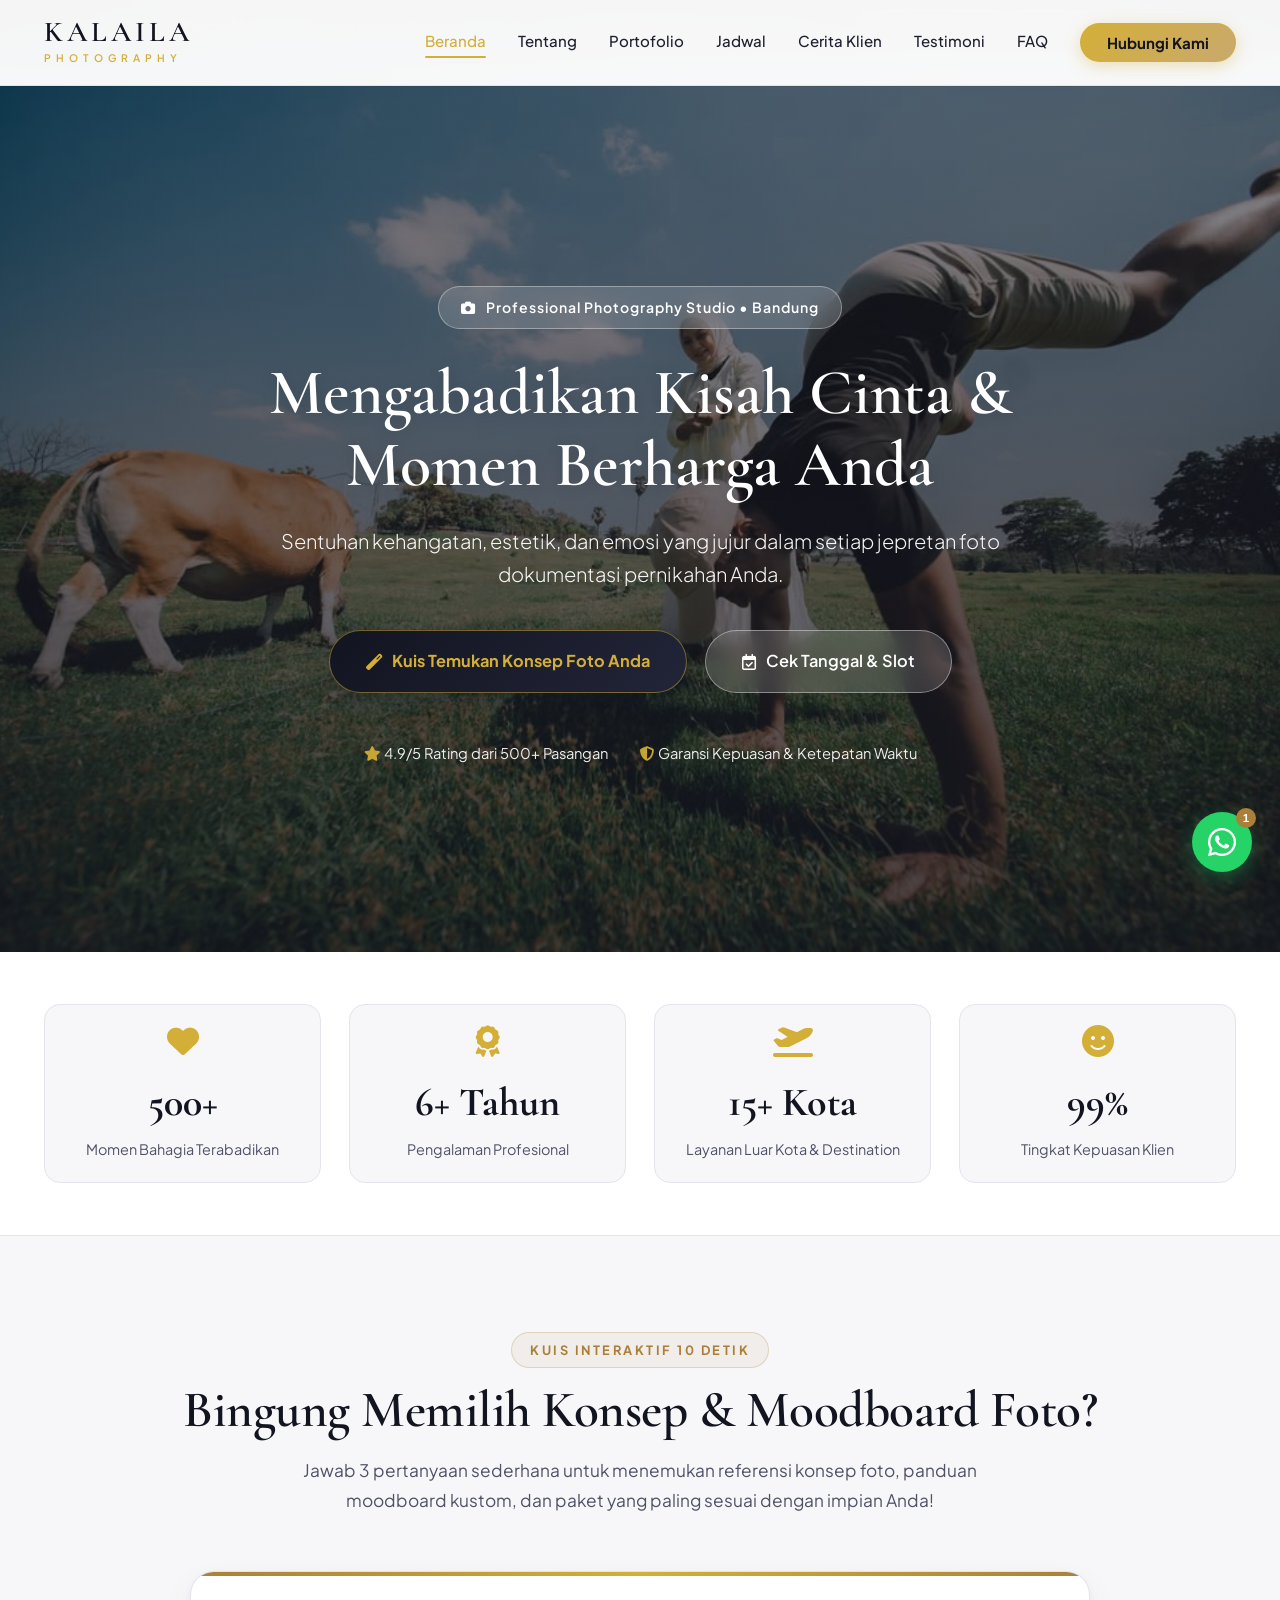
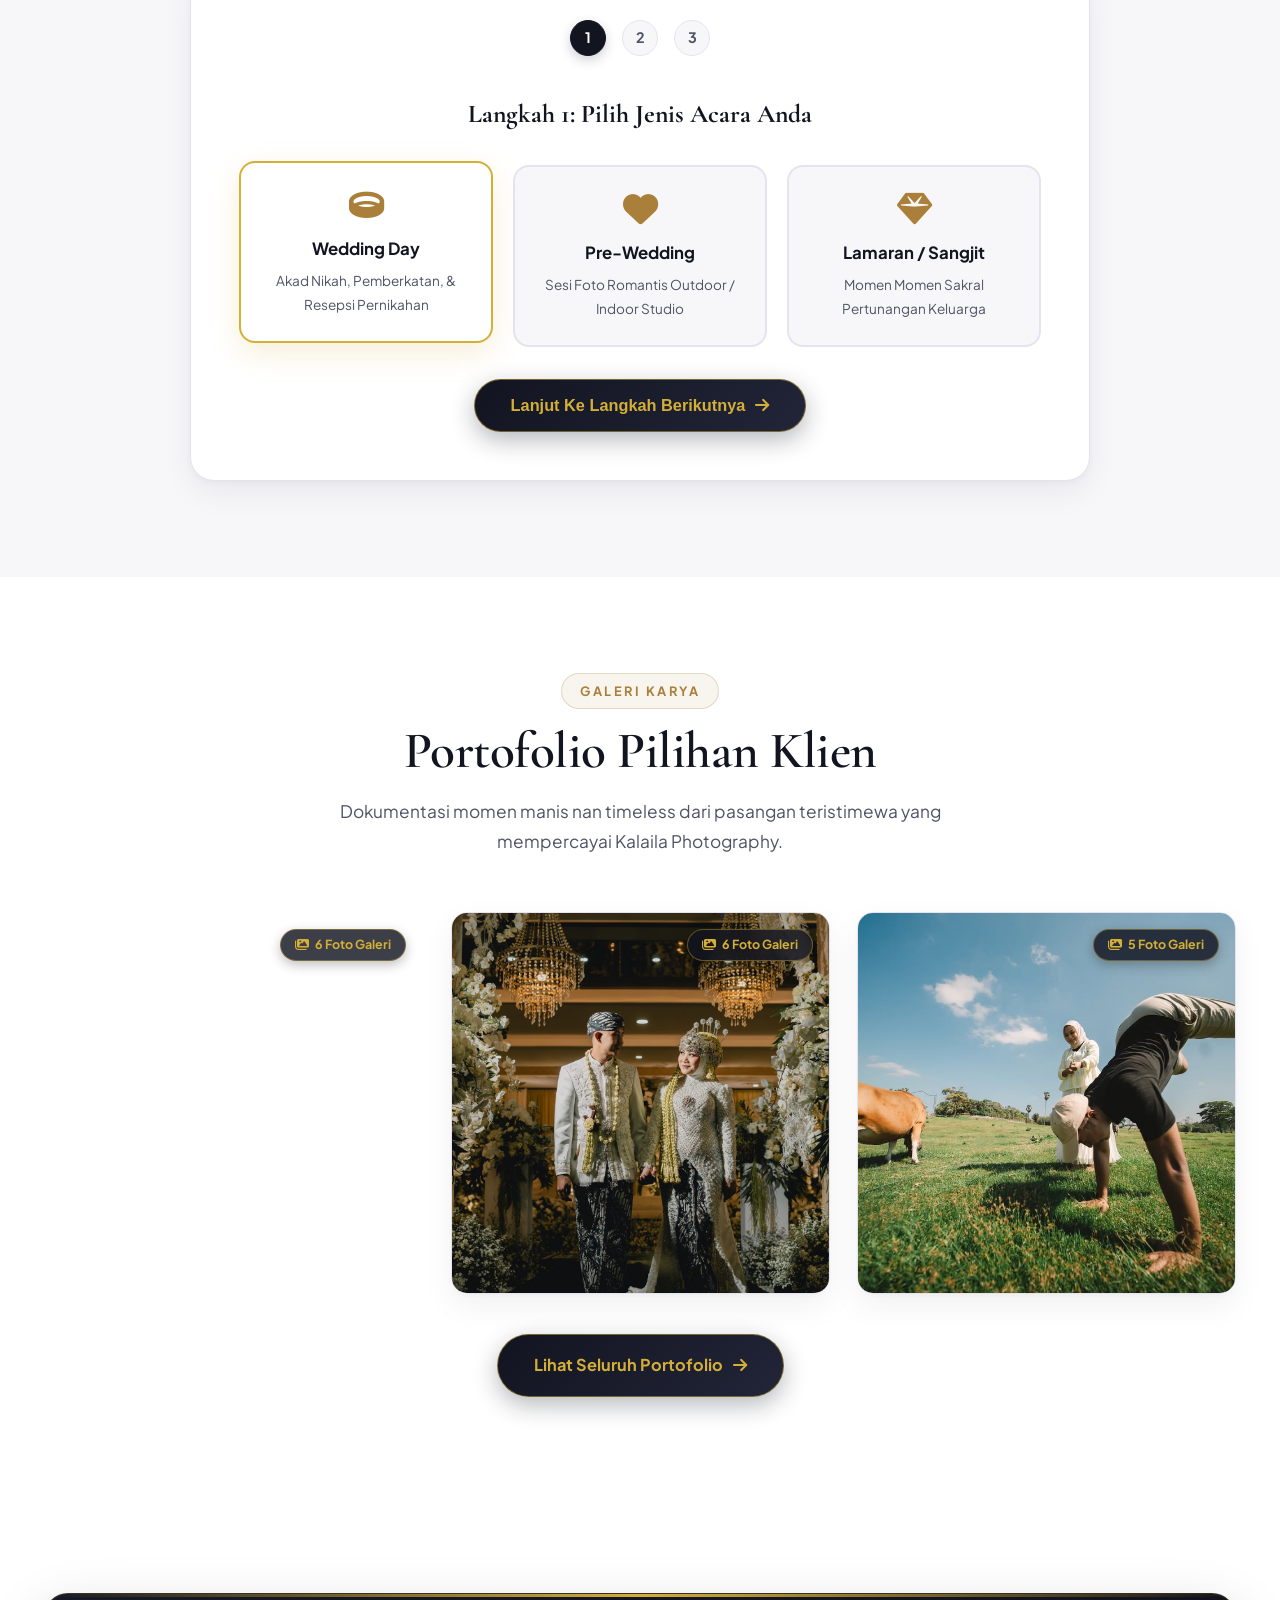
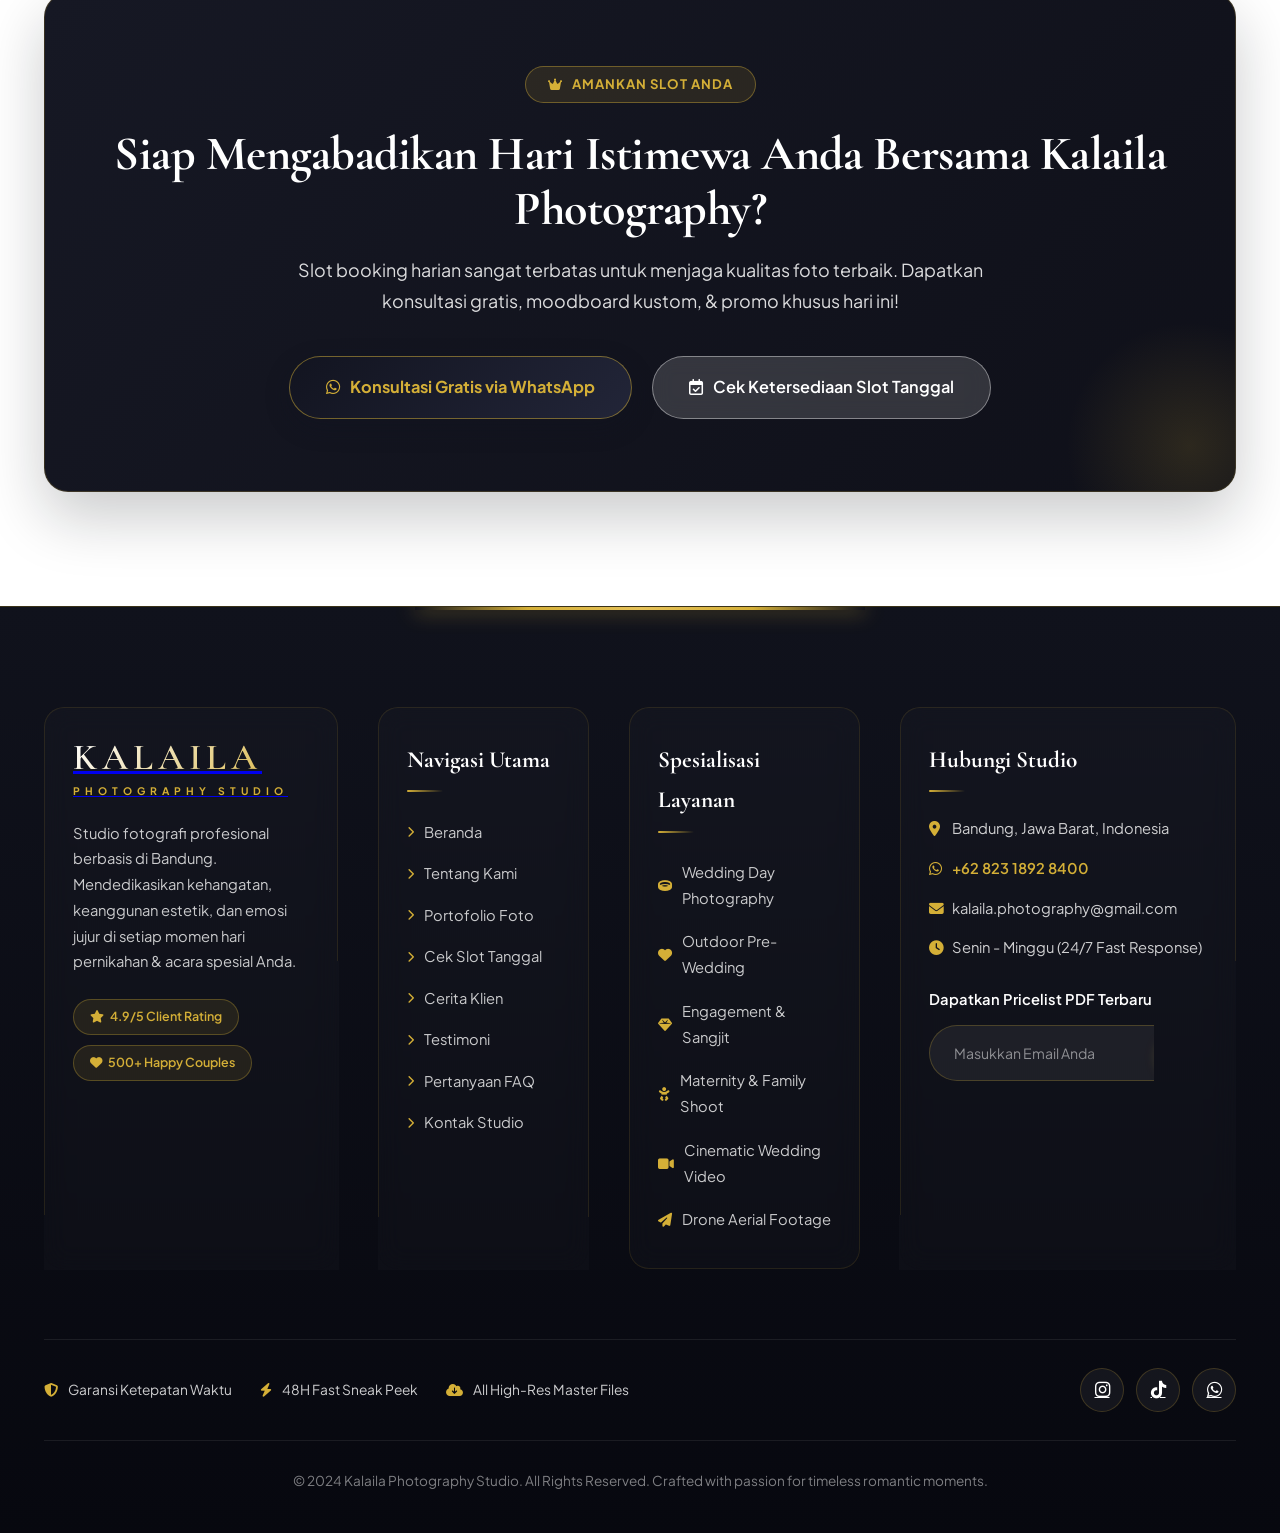
==== commit f0921401: "Commit Peuting HOME" ====
--- a/index.html
+++ b/index.html
@@ -223,61 +223,7 @@
                 <p class="section-description">Dokumentasi momen manis nan timeless dari pasangan teristimewa yang mempercayai Kalaila Photography.</p>
             </div>
             
-            <div class="portfolio-grid">
-                <!-- Pasangan 1 -->
-                <div class="portfolio-item couple-card" data-category="prewedding"
-                     data-couple-name="Rian & Maya"
-                     data-couple-cat="Pre-Wedding"
-                     data-couple-loc="Pine Forest & Meadow • Bandung"
-                     data-couple-photos='["images/prewed.jpg", "images/profile.jpg", "images/prewed1.jpg", "images/wedding.jpg", "images/wedding1.jpg", "images/wedding2.jpg"]'>
-                    <div class="portfolio-image">
-                        <span class="photo-count-badge"><i class="fas fa-images"></i> 6 Foto Galeri</span>
-                        <img src="images/prewed.jpg" alt="Rian & Maya - Pre Wedding" loading="lazy">
-                        <div class="portfolio-overlay">
-                            <span class="category-tag">Pre-Wedding</span>
-                            <h4>Rian & Maya</h4>
-                            <p>Pine Forest & Meadow • Bandung</p>
-                            <button class="open-couple-btn"><i class="fas fa-search-plus"></i> Lihat Foto Pasangan</button>
-                        </div>
-                    </div>
-                </div>
-
-                <!-- Pasangan 2 -->
-                <div class="portfolio-item couple-card" data-category="wedding"
-                     data-couple-name="Dimas & Nadia"
-                     data-couple-cat="Pernikahan (Wedding)"
-                     data-couple-loc="Grand Ballroom & Garden Akad • Jakarta"
-                     data-couple-photos='["images/wedding1.jpg", "images/wedding.jpg", "images/wedding2.jpg", "images/prewed.jpg", "images/profile.jpg", "images/prewed1.jpg"]'>
-                    <div class="portfolio-image">
-                        <span class="photo-count-badge"><i class="fas fa-images"></i> 6 Foto Galeri</span>
-                        <img src="images/wedding1.jpg" alt="Dimas & Nadia - Wedding Day" loading="lazy">
-                        <div class="portfolio-overlay">
-                            <span class="category-tag">Wedding</span>
-                            <h4>Dimas & Nadia</h4>
-                            <p>Grand Ballroom & Garden Akad • Jakarta</p>
-                            <button class="open-couple-btn"><i class="fas fa-search-plus"></i> Lihat Foto Pasangan</button>
-                        </div>
-                    </div>
-                </div>
-
-                <!-- Pasangan 4 -->
-                <div class="portfolio-item couple-card" data-category="wedding"
-                     data-couple-name="Reza & Kirana"
-                     data-couple-cat="Pernikahan (Wedding)"
-                     data-couple-loc="Glass House Indoor & Intimate Dinner • Bandung"
-                     data-couple-photos='["images/wedding2.jpg", "images/wedding.jpg", "images/wedding1.jpg", "images/prewed1.jpg", "images/prewed.jpg", "images/profile.jpg"]'>
-                    <div class="portfolio-image">
-                        <span class="photo-count-badge"><i class="fas fa-images"></i> 6 Foto Galeri</span>
-                        <img src="images/wedding2.jpg" alt="Reza & Kirana - Wedding Session" loading="lazy">
-                        <div class="portfolio-overlay">
-                            <span class="category-tag">Wedding</span>
-                            <h4>Reza & Kirana</h4>
-                            <p>Glass House & Intimate Dinner • Bandung</p>
-                            <button class="open-couple-btn"><i class="fas fa-search-plus"></i> Lihat Foto Pasangan</button>
-                        </div>
-                    </div>
-                </div>
-            </div>
+            <div class="portfolio-grid" id="homePortfolioGrid"></div>
 
             <div class="text-center" style="margin-top: 40px;">
                 <a href="portfolio.html" class="cta-button primary">Lihat Seluruh Portofolio <i class="fas fa-arrow-right"></i></a>
@@ -430,10 +376,14 @@
                 </div>
                 <div class="couple-thumbs-grid" id="coupleThumbsGrid"></div>
                 <div class="couple-modal-footer">
-                    <p id="coupleModalInfo" style="font-size: 0.88rem; color: rgba(255,255,255,0.7);"><i class="fas fa-camera"></i> Gunakan tombol panah / keyboard untuk berpindah foto</p>
-                    <a href="#" id="coupleWaBtn" target="_blank" class="cta-button primary" style="font-size: 0.88rem; padding: 10px 22px;">
-                        <i class="fab fa-whatsapp"></i> Konsultasi Konsep Foto Seperti Pasangan Ini
-                    </a>
+                    <div style="display: flex; gap: 10px; flex-wrap: wrap; justify-content: space-between; width: 100%; align-items: center;">
+                        <a href="#" id="coupleDetailLink" class="cta-button secondary" style="font-size: 0.84rem; padding: 10px 18px; text-decoration: none;">
+                            <i class="fas fa-external-link-alt"></i> Buka Halaman Galeri Pasangan Ini
+                        </a>
+                        <a href="#" id="coupleWaBtn" target="_blank" class="cta-button primary" style="font-size: 0.84rem; padding: 10px 22px; text-decoration: none;">
+                            <i class="fab fa-whatsapp"></i> Konsultasi Konsep Foto Seperti Pasangan Ini
+                        </a>
+                    </div>
                 </div>
             </div>
         </div>
@@ -474,5 +424,20 @@
     </div>
 
     <script src="js/script.js"></script>
+    <script>
+        document.addEventListener('DOMContentLoaded', () => {
+            if (typeof window.renderDynamicPortfolios === 'function') {
+                window.renderDynamicPortfolios();
+            }
+        });
+
+        window.addEventListener('storage', function(e) {
+            if (e.key === 'kalaila_portfolios') {
+                if (typeof window.renderDynamicPortfolios === 'function') {
+                    window.renderDynamicPortfolios();
+                }
+            }
+        });
+    </script>
 </body>
 </html>
--- a/css/styles.css
+++ b/css/styles.css
@@ -901,12 +901,37 @@
     transition: var(--transition);
 }
 
-.filter-btn:hover,
+.filter-btn:hover {
+    background: rgba(26, 26, 46, 0.08);
+    border-color: var(--gold-accent);
+    transform: translateY(-2px);
+}
+
 .filter-btn.active {
-    background: var(--primary-color);
-    color: var(--white);
-    border-color: var(--primary-color);
-    box-shadow: var(--shadow-sm);
+    background: var(--primary-color) !important;
+    color: var(--white) !important;
+    border-color: var(--gold-accent) !important;
+    box-shadow: 0 8px 24px rgba(18, 20, 32, 0.3), 0 0 16px rgba(212, 175, 55, 0.35);
+    transform: translateY(-3px) scale(1.05);
+}
+
+/* Category Filter Card Switch Animations */
+@keyframes filterCardIn {
+    0% {
+        opacity: 0;
+        transform: scale(0.88) translateY(24px);
+        filter: blur(6px);
+    }
+    100% {
+        opacity: 1;
+        transform: scale(1) translateY(0);
+        filter: blur(0);
+    }
+}
+
+.portfolio-item.filtering-in {
+    opacity: 0;
+    animation: filterCardIn 0.48s cubic-bezier(0.16, 1, 0.3, 1) forwards;
 }
 
 .portfolio-grid {
@@ -1125,19 +1150,25 @@
 
 .couple-main-photo-holder {
     width: 100%;
-    height: 440px;
+    height: 480px;
     border-radius: var(--radius-md);
     overflow: hidden;
-    background: #07080f;
+    background: radial-gradient(circle, #1a1d2e 0%, #07080f 100%);
     position: relative;
-    border: 1px solid rgba(255, 255, 255, 0.08);
+    border: 1px solid rgba(212, 175, 55, 0.25);
+    display: flex;
+    align-items: center;
+    justify-content: center;
 }
 
 .couple-main-photo-holder img {
-    width: 100%;
-    height: 100%;
-    object-fit: cover;
+    max-width: 100%;
+    max-height: 100%;
+    width: auto;
+    height: auto;
+    object-fit: contain;
     transition: opacity 0.3s ease;
+    filter: drop-shadow(0 10px 25px rgba(0,0,0,0.7));
 }
 
 .couple-nav-btn {
@@ -3144,4 +3175,537 @@
         opacity: 1;
         transform: translateY(0);
     }
+}
+
+/* ==========================================================================
+   KALAILA ELEGANT CUSTOM MODAL & ALERT SYSTEM
+   ========================================================================== */
+.kalaila-modal-overlay {
+    position: fixed;
+    top: 0;
+    left: 0;
+    width: 100vw;
+    height: 100vh;
+    background-color: rgba(9, 10, 18, 0.68);
+    backdrop-filter: blur(10px);
+    -webkit-backdrop-filter: blur(10px);
+    z-index: 999999;
+    display: flex;
+    align-items: center;
+    justify-content: center;
+    padding: 20px;
+    opacity: 0;
+    visibility: hidden;
+    transition: opacity 0.3s ease, visibility 0.3s ease;
+}
+
+.kalaila-modal-overlay.active {
+    opacity: 1;
+    visibility: visible;
+}
+
+.kalaila-modal-card {
+    background: #ffffff;
+    border-radius: 24px;
+    width: 100%;
+    max-width: 440px;
+    padding: 36px 30px 30px;
+    text-align: center;
+    position: relative;
+    box-shadow: 0 24px 60px rgba(18, 20, 32, 0.25), 0 0 0 1px rgba(212, 175, 55, 0.25);
+    transform: scale(0.9) translateY(18px);
+    opacity: 0;
+    transition: transform 0.35s cubic-bezier(0.34, 1.56, 0.64, 1), opacity 0.3s ease;
+}
+
+.kalaila-modal-overlay.active .kalaila-modal-card {
+    transform: scale(1) translateY(0);
+    opacity: 1;
+}
+
+.kalaila-modal-overlay.closing .kalaila-modal-card {
+    transform: scale(0.94) translateY(10px);
+    opacity: 0;
+    transition: transform 0.22s ease, opacity 0.22s ease;
+}
+
+.kalaila-modal-close {
+    position: absolute;
+    top: 16px;
+    right: 18px;
+    background: transparent;
+    border: none;
+    font-size: 1.5rem;
+    color: #9496a8;
+    cursor: pointer;
+    width: 34px;
+    height: 34px;
+    border-radius: 50%;
+    display: flex;
+    align-items: center;
+    justify-content: center;
+    transition: var(--transition);
+    line-height: 1;
+}
+
+.kalaila-modal-close:hover {
+    background: rgba(18, 20, 32, 0.06);
+    color: var(--primary-color);
+}
+
+.kalaila-modal-header {
+    display: flex;
+    justify-content: center;
+    margin-bottom: 20px;
+}
+
+.kalaila-modal-icon-wrapper {
+    width: 72px;
+    height: 72px;
+    border-radius: 50%;
+    display: flex;
+    align-items: center;
+    justify-content: center;
+    font-size: 2.2rem;
+    position: relative;
+}
+
+/* Success Type (Signature Kalaila Warm Gold) */
+.kalaila-modal-type-success .kalaila-modal-icon-wrapper {
+    background: linear-gradient(135deg, rgba(212, 175, 55, 0.16), rgba(170, 127, 57, 0.12));
+    border: 1.5px solid rgba(212, 175, 55, 0.45);
+    color: #aa7f39;
+    box-shadow: 0 0 30px rgba(212, 175, 55, 0.25);
+}
+
+/* Warning Type */
+.kalaila-modal-type-warning .kalaila-modal-icon-wrapper {
+    background: rgba(224, 159, 62, 0.14);
+    border: 1.5px solid rgba(224, 159, 62, 0.4);
+    color: #d97706;
+    box-shadow: 0 0 25px rgba(217, 119, 6, 0.2);
+}
+
+/* Error Type */
+.kalaila-modal-type-error .kalaila-modal-icon-wrapper {
+    background: rgba(225, 29, 72, 0.12);
+    border: 1.5px solid rgba(225, 29, 72, 0.35);
+    color: #e11d48;
+    box-shadow: 0 0 25px rgba(225, 29, 72, 0.2);
+}
+
+/* Info Type */
+.kalaila-modal-type-info .kalaila-modal-icon-wrapper {
+    background: rgba(18, 20, 32, 0.08);
+    border: 1.5px solid rgba(18, 20, 32, 0.2);
+    color: var(--primary-color);
+}
+
+.kalaila-modal-title {
+    font-family: var(--font-serif);
+    font-size: 1.7rem;
+    font-weight: 700;
+    color: var(--primary-color);
+    margin-bottom: 12px;
+    letter-spacing: -0.3px;
+    line-height: 1.25;
+}
+
+.kalaila-modal-message {
+    font-family: var(--font-body);
+    font-size: 0.96rem;
+    color: var(--light-text);
+    line-height: 1.65;
+    margin-bottom: 26px;
+}
+
+.kalaila-modal-footer {
+    display: flex;
+    justify-content: center;
+    gap: 12px;
+}
+
+.kalaila-modal-btn {
+    padding: 13px 36px;
+    border-radius: 50px;
+    font-family: var(--font-body);
+    font-size: 0.94rem;
+    font-weight: 600;
+    cursor: pointer;
+    transition: var(--transition);
+    border: none;
+    outline: none;
+    display: inline-flex;
+    align-items: center;
+    justify-content: center;
+    min-width: 140px;
+}
+
+.kalaila-modal-btn-primary {
+    background: linear-gradient(135deg, var(--primary-color) 0%, var(--primary-light) 100%);
+    color: var(--white);
+    box-shadow: 0 6px 20px rgba(18, 20, 32, 0.22);
+    border: 1px solid rgba(212, 175, 55, 0.35);
+}
+
+.kalaila-modal-type-success .kalaila-modal-btn-primary {
+    background: linear-gradient(135deg, #121420 0%, #aa7f39 100%);
+    box-shadow: 0 6px 22px rgba(170, 127, 57, 0.35);
+}
+
+.kalaila-modal-btn-primary:hover {
+    transform: translateY(-2px);
+    box-shadow: 0 10px 26px rgba(170, 127, 57, 0.45);
+}
+
+.kalaila-modal-btn-primary:active {
+    transform: translateY(0);
+}
+
+@media (max-width: 480px) {
+    .kalaila-modal-card {
+        padding: 28px 20px 24px;
+        border-radius: 18px;
+    }
+
+    .kalaila-modal-icon-wrapper {
+        width: 62px;
+        height: 62px;
+        font-size: 1.9rem;
+    }
+
+    .kalaila-modal-title {
+        font-size: 1.48rem;
+    }
+
+    .kalaila-modal-message {
+        font-size: 0.9rem;
+    }
+
+    .kalaila-modal-btn {
+        width: 100%;
+        padding: 12px 24px;
+    }
+}
+
+/* ========== ADMIN TESTIMONIAL MANAGEMENT STYLES ========== */
+.admin-testimonial-banner {
+    background: linear-gradient(135deg, #121420 0%, #222538 100%);
+    border: 1px solid rgba(212, 175, 55, 0.4);
+    color: var(--white);
+    padding: 14px 24px;
+    border-radius: 16px;
+    margin-bottom: 28px;
+    display: flex;
+    align-items: center;
+    justify-content: space-between;
+    gap: 16px;
+    flex-wrap: wrap;
+    box-shadow: var(--shadow-md);
+    grid-column: 1 / -1;
+}
+
+.admin-testimonial-banner span {
+    font-size: 0.92rem;
+    font-weight: 500;
+    display: flex;
+    align-items: center;
+    gap: 10px;
+}
+
+.admin-testimonial-banner i {
+    color: var(--gold-accent);
+    font-size: 1.1rem;
+}
+
+.btn-clean-testimonials {
+    background: linear-gradient(135deg, #c0392b 0%, #e74c3c 100%);
+    color: #ffffff;
+    border: none;
+    padding: 8px 18px;
+    border-radius: 50px;
+    font-size: 0.84rem;
+    font-weight: 600;
+    cursor: pointer;
+    transition: var(--transition);
+    display: inline-flex;
+    align-items: center;
+    gap: 8px;
+}
+
+.btn-clean-testimonials:hover {
+    transform: translateY(-2px);
+    box-shadow: 0 4px 12px rgba(231, 76, 60, 0.4);
+}
+
+.testimonial-card {
+    position: relative;
+}
+
+.admin-delete-testimonial-btn {
+    position: absolute;
+    top: 14px;
+    right: 14px;
+    background: #fef2f2;
+    color: #dc2626;
+    border: 1px solid #fca5a5;
+    padding: 5px 12px;
+    border-radius: 50px;
+    font-size: 0.76rem;
+    font-weight: 700;
+    cursor: pointer;
+    transition: all 0.2s ease;
+    display: inline-flex;
+    align-items: center;
+    gap: 6px;
+    z-index: 10;
+}
+
+.admin-delete-testimonial-btn:hover {
+    background: #dc2626;
+    color: #ffffff;
+    border-color: #dc2626;
+    transform: scale(1.05);
+}
+
+.admin-edit-testimonial-btn {
+    position: absolute;
+    top: 14px;
+    right: 90px;
+    background: #f0f9ff;
+    color: #0284c7;
+    border: 1px solid #bae6fd;
+    padding: 5px 12px;
+    border-radius: 50px;
+    font-size: 0.76rem;
+    font-weight: 700;
+    cursor: pointer;
+    transition: all 0.2s ease;
+    display: inline-flex;
+    align-items: center;
+    gap: 6px;
+    z-index: 10;
+}
+
+.admin-edit-testimonial-btn:hover {
+    background: #0284c7;
+    color: #ffffff;
+    border-color: #0284c7;
+    transform: scale(1.05);
+}
+
+.kalaila-modal-btn-secondary {
+    background: #f1f5f9;
+    color: #475569;
+    border: 1px solid #cbd5e1;
+}
+
+.kalaila-modal-btn-secondary:hover {
+    background: #e2e8f0;
+    color: #1e293b;
+}
+
+/* ========== REAL 2026 CALENDAR SYSTEM STYLES ========== */
+.calendar-controls-bar {
+    display: flex;
+    align-items: center;
+    justify-content: space-between;
+    margin-bottom: 20px;
+    background: var(--bg-warm);
+    padding: 12px 20px;
+    border-radius: var(--radius-md);
+    border: 1px solid var(--border-color);
+}
+
+.calendar-month-title {
+    font-family: var(--font-serif);
+    font-size: 1.45rem;
+    font-weight: 700;
+    color: var(--primary-color);
+    display: flex;
+    align-items: center;
+    gap: 10px;
+    flex-wrap: wrap;
+    justify-content: center;
+}
+
+.calendar-select {
+    background: #ffffff;
+    border: 1px solid rgba(212, 175, 55, 0.4);
+    border-radius: 50px;
+    padding: 6px 14px;
+    font-family: var(--font-serif);
+    font-size: 1.25rem;
+    font-weight: 700;
+    color: var(--primary-color);
+    cursor: pointer;
+    outline: none;
+    transition: var(--transition);
+    appearance: none;
+    -webkit-appearance: none;
+    background-image: url("data:image/svg+xml,%3Csvg xmlns='http://www.w3.org/2000/svg' width='12' height='12' viewBox='0 0 24 24' fill='none' stroke='%23aa7f39' stroke-width='2.5' stroke-linecap='round' stroke-linejoin='round'%3E%3Cpolyline points='6 9 12 15 18 9'%3E%3C/polyline%3E%3C/svg%3E");
+    background-repeat: no-repeat;
+    background-position: right 10px center;
+    padding-right: 28px;
+}
+
+.calendar-select:hover,
+.calendar-select:focus {
+    border-color: var(--gold-accent);
+    background-color: rgba(212, 175, 55, 0.08);
+    box-shadow: 0 0 10px rgba(212, 175, 55, 0.2);
+}
+
+.calendar-select option {
+    font-family: var(--font-body);
+    font-size: 0.95rem;
+    color: var(--primary-color);
+    background: #ffffff;
+}
+
+.calendar-nav-btn {
+    background: var(--white);
+    border: 1px solid var(--border-color);
+    color: var(--primary-color);
+    width: 36px;
+    height: 36px;
+    border-radius: 50%;
+    display: inline-flex;
+    align-items: center;
+    justify-content: center;
+    cursor: pointer;
+    transition: var(--transition);
+}
+
+.calendar-nav-btn:hover {
+    background: var(--primary-color);
+    color: var(--white);
+    border-color: var(--primary-color);
+}
+
+.calendar-week-headers {
+    display: grid;
+    grid-template-columns: repeat(7, 1fr);
+    gap: 10px;
+    margin-bottom: 10px;
+    text-align: center;
+}
+
+.calendar-week-headers div {
+    font-weight: 700;
+    font-size: 0.78rem;
+    color: var(--gold-accent);
+    letter-spacing: 1px;
+    text-transform: uppercase;
+    padding: 8px 0;
+    background: rgba(212, 175, 55, 0.08);
+    border-radius: 8px;
+    border: 1px solid rgba(212, 175, 55, 0.2);
+}
+
+.calendar-dates-grid,
+.calendar-dates-grid-admin {
+    display: grid;
+    grid-template-columns: repeat(7, 1fr);
+    gap: 10px;
+}
+
+.date-chip-empty {
+    background: transparent;
+    border: 1px dashed rgba(203, 213, 225, 0.4);
+    border-radius: var(--radius-sm);
+    min-height: 70px;
+    opacity: 0.35;
+}
+
+.date-chip.is-today,
+.date-chip-admin.is-today {
+    border: 2px solid var(--gold-accent) !important;
+    box-shadow: 0 0 14px rgba(212, 175, 55, 0.3);
+}
+
+.btn-today-jump {
+    background: rgba(212, 175, 55, 0.12);
+    color: var(--gold-accent);
+    border: 1px solid rgba(212, 175, 55, 0.35);
+    border-radius: 50px;
+    padding: 6px 14px;
+    font-size: 0.78rem;
+    font-weight: 700;
+    cursor: pointer;
+    transition: var(--transition);
+    display: inline-flex;
+    align-items: center;
+    gap: 5px;
+}
+
+.btn-today-jump:hover {
+    background: var(--gold-accent);
+    color: var(--white);
+    border-color: var(--gold-accent);
+}
+
+.selected-date-banner {
+    margin-top: 20px;
+    background: linear-gradient(135deg, #FAF7F2 0%, #F5EFE6 100%);
+    border: 1px solid var(--gold-accent);
+    border-radius: var(--radius-md);
+    padding: 16px 22px;
+    display: flex;
+    align-items: center;
+    justify-content: space-between;
+    flex-wrap: wrap;
+    gap: 14px;
+    box-shadow: 0 4px 15px rgba(212, 175, 55, 0.12);
+    animation: fadeIn 0.3s ease;
+}
+
+.selected-date-banner .date-info {
+    display: flex;
+    align-items: center;
+    gap: 12px;
+}
+
+.selected-date-banner .date-icon {
+    width: 44px;
+    height: 44px;
+    background: var(--gold-accent);
+    color: var(--white);
+    border-radius: 50%;
+    display: flex;
+    align-items: center;
+    justify-content: center;
+    font-size: 1.2rem;
+}
+
+.selected-date-banner h4 {
+    font-family: var(--font-serif);
+    font-size: 1.15rem;
+    color: var(--primary-color);
+    margin-bottom: 2px;
+}
+
+.selected-date-banner p {
+    font-size: 0.85rem;
+    color: var(--light-text);
+}
+
+.date-chip.selected {
+    border: 2px solid var(--gold-accent) !important;
+    background: rgba(212, 175, 55, 0.1) !important;
+    transform: translateY(-3px) scale(1.03);
+    box-shadow: 0 6px 16px rgba(212, 175, 55, 0.25);
+}
+
+.admin-helper-bar {
+    background: #f8fafc;
+    border: 1px solid #e2e8f0;
+    border-radius: var(--radius-sm);
+    padding: 10px 16px;
+    margin-bottom: 16px;
+    font-size: 0.84rem;
+    color: var(--light-text);
+    display: flex;
+    align-items: center;
+    gap: 10px;
 }
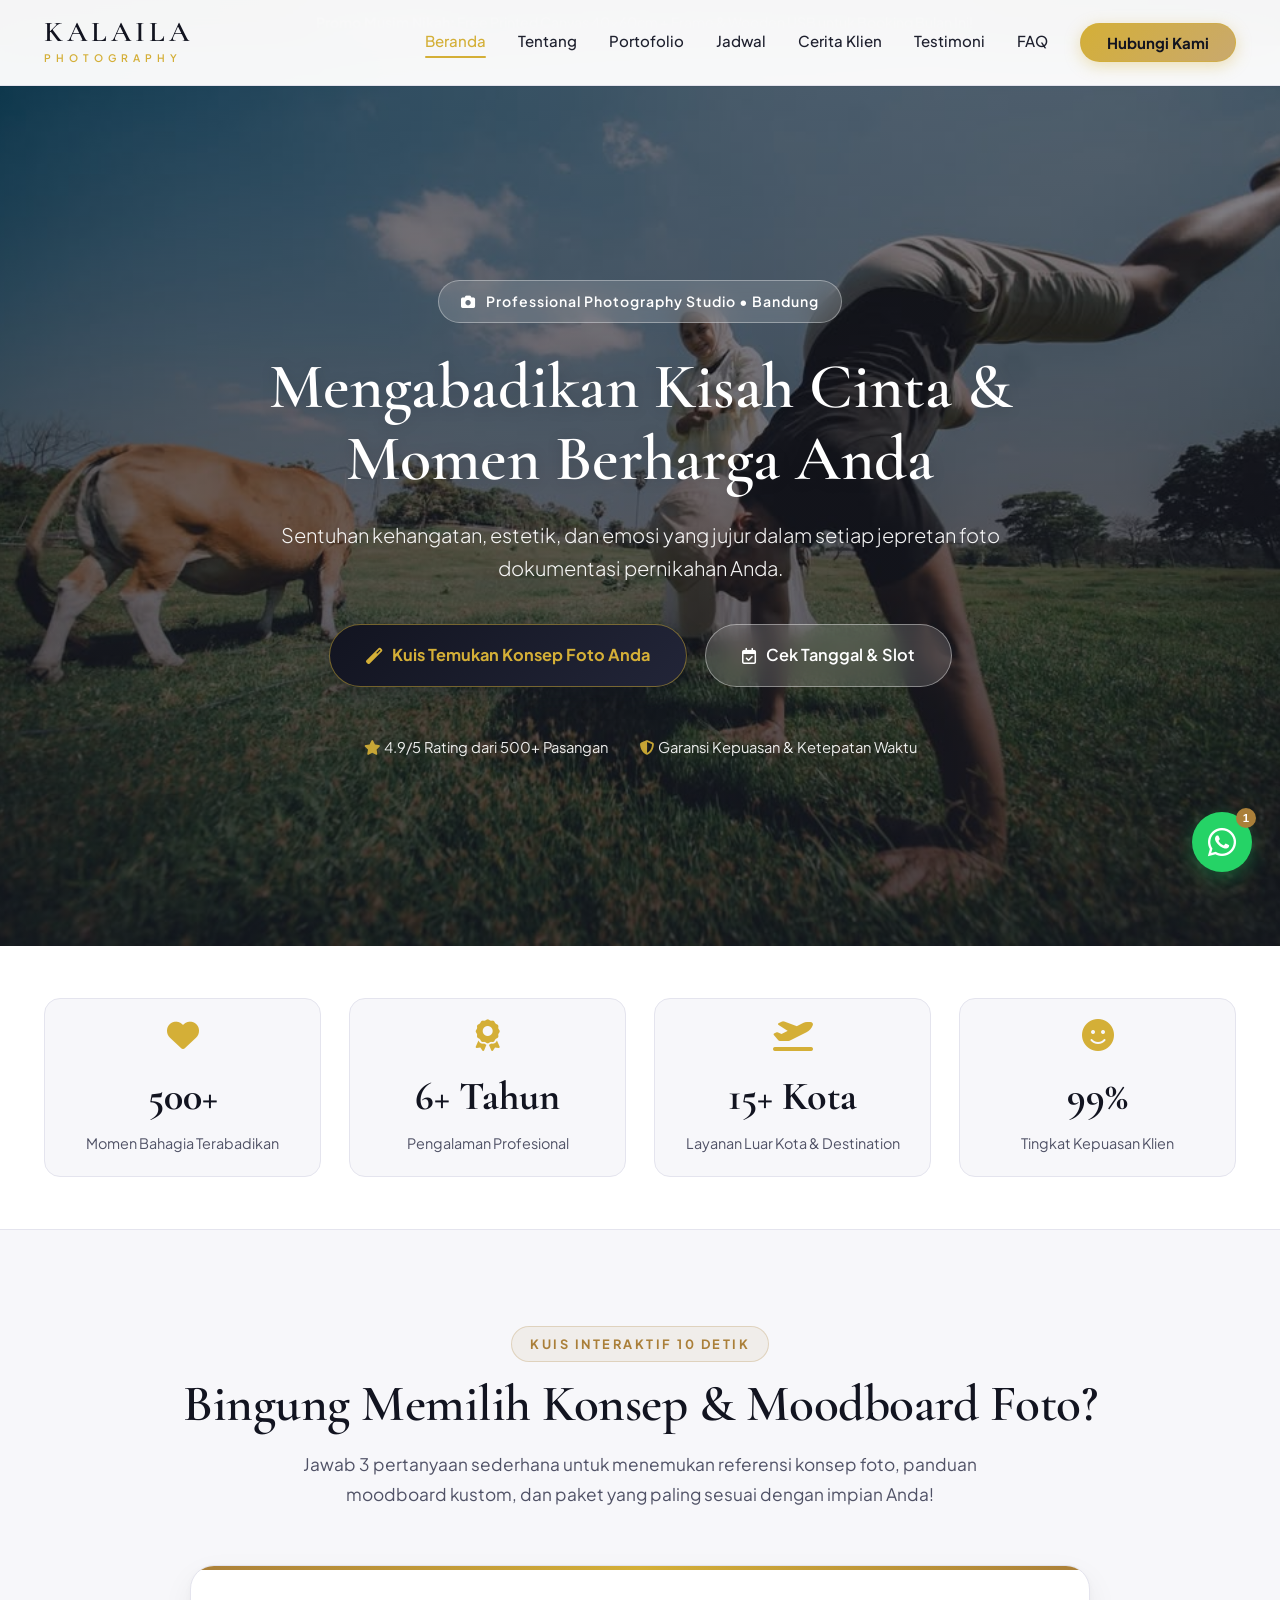
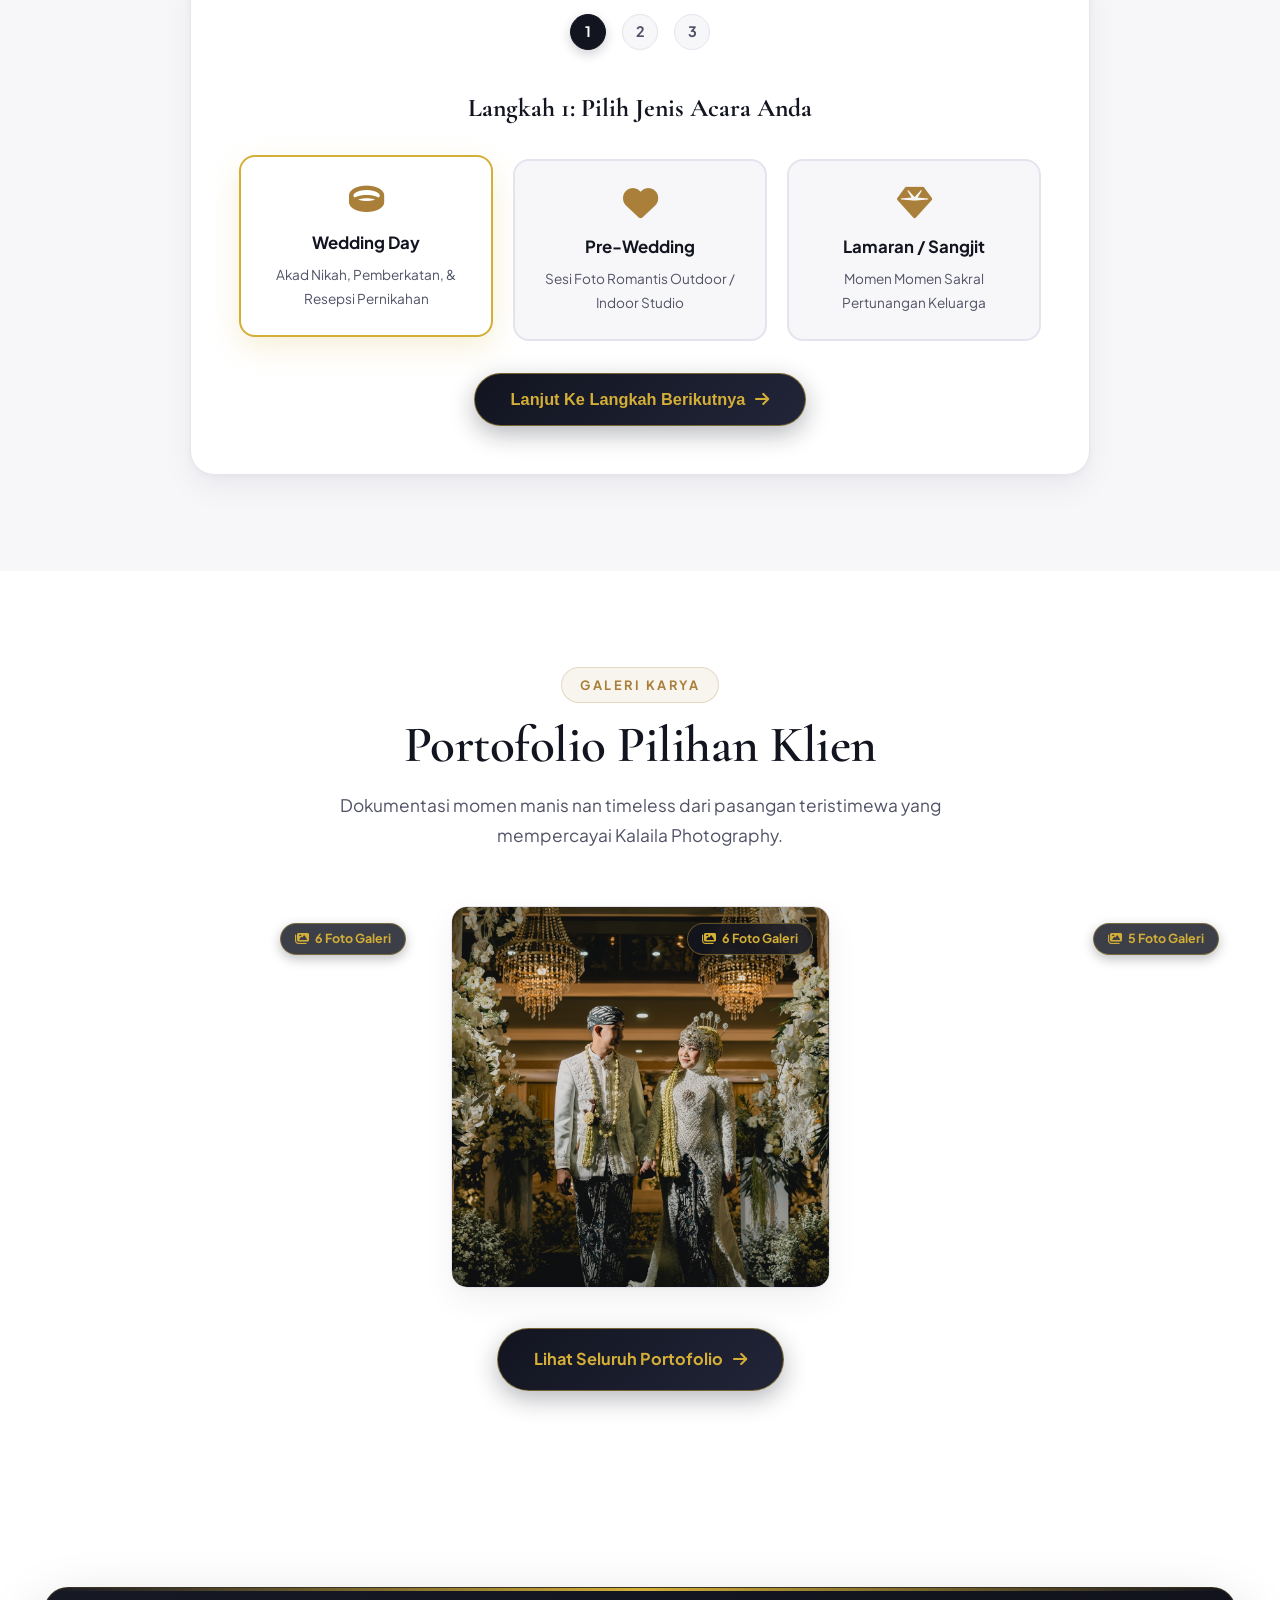
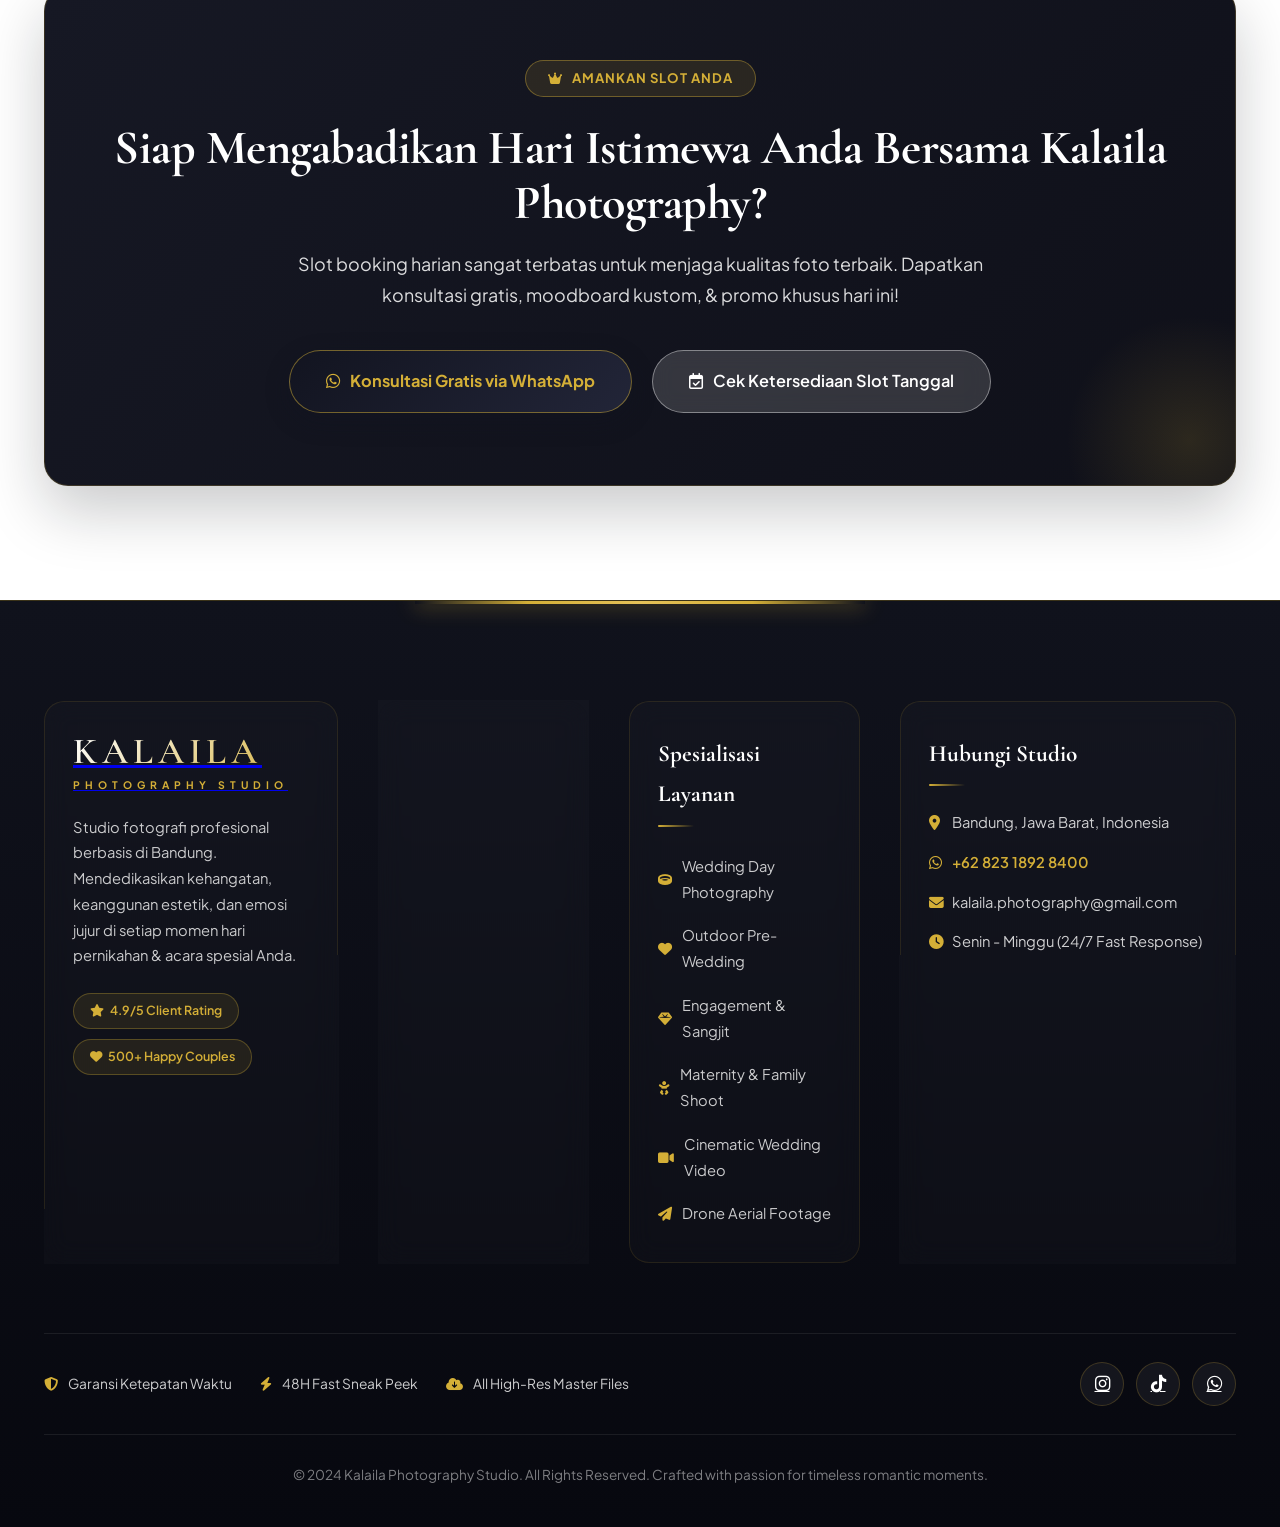
==== commit a9a25497: "Anyar deui lila beresna" ====
--- a/index.html
+++ b/index.html
@@ -24,7 +24,6 @@
         <div class="container">
             <div class="top-bar-content">
                 <span><i class="fas fa-sparkles"></i> <strong>Promo Musim Nikah:</strong> Free Printed Canvas 40x60cm + Frame & Wooden USB untuk Booking Bulan Ini!</span>
-                <span class="top-bar-timer"><i class="far fa-clock"></i> Berakhir dalam: <span id="promoTimer">02j 45m 12d</span></span>
             </div>
         </div>
     </div>
--- a/css/styles.css
+++ b/css/styles.css
@@ -225,15 +225,7 @@
 }
 
 .top-bar-timer {
-    display: inline-flex;
-    align-items: center;
-    gap: 6px;
-    background: rgba(201, 169, 110, 0.15);
-    border: 1px solid rgba(201, 169, 110, 0.5);
-    padding: 2px 12px;
-    border-radius: 50px;
-    font-weight: 700;
-    color: var(--gold-accent);
+    display: none !important;
 }
 
 /* ========== NAVIGATION BAR ========== */
@@ -3529,6 +3521,10 @@
     justify-content: center;
 }
 
+select.calendar-select[data-customized="true"] {
+    display: none !important;
+}
+
 .calendar-select {
     background: #ffffff;
     border: 1px solid rgba(212, 175, 55, 0.4);
@@ -3561,6 +3557,119 @@
     font-size: 0.95rem;
     color: var(--primary-color);
     background: #ffffff;
+}
+
+/* Custom Styled Dropdown for Month & Year Select */
+.custom-calendar-select-wrapper {
+    position: relative;
+    display: inline-block;
+    vertical-align: middle;
+}
+
+.custom-calendar-select-trigger {
+    background: #ffffff;
+    border: 1px solid rgba(212, 175, 55, 0.4);
+    border-radius: 50px;
+    padding: 6px 16px;
+    font-family: var(--font-serif);
+    font-size: 1.2rem;
+    font-weight: 700;
+    color: var(--primary-color);
+    cursor: pointer;
+    outline: none;
+    transition: all 0.25s ease;
+    display: inline-flex;
+    align-items: center;
+    gap: 8px;
+    box-shadow: 0 2px 8px rgba(0, 0, 0, 0.04);
+}
+
+.custom-calendar-select-trigger:hover,
+.custom-calendar-select-wrapper.open .custom-calendar-select-trigger {
+    border-color: var(--gold-accent);
+    background-color: rgba(212, 175, 55, 0.08);
+    box-shadow: 0 0 12px rgba(212, 175, 55, 0.25);
+}
+
+.custom-select-arrow {
+    font-size: 0.75rem;
+    color: var(--gold-accent);
+    transition: transform 0.25s cubic-bezier(0.4, 0, 0.2, 1);
+}
+
+.custom-calendar-select-wrapper.open .custom-select-arrow {
+    transform: rotate(180deg);
+}
+
+.custom-calendar-select-menu {
+    position: absolute;
+    top: calc(100% + 6px);
+    left: 50%;
+    transform: translateX(-50%) translateY(-8px);
+    min-width: 130px;
+    max-height: 210px;
+    overflow-y: auto;
+    background: #ffffff;
+    border: 1px solid rgba(212, 175, 55, 0.35);
+    border-radius: 16px;
+    box-shadow: 0 14px 40px rgba(0, 0, 0, 0.16);
+    z-index: 9999;
+    padding: 6px;
+    visibility: hidden;
+    opacity: 0;
+    pointer-events: none;
+    transition: opacity 0.2s ease, transform 0.2s ease, visibility 0.2s ease;
+}
+
+.custom-calendar-select-wrapper.open .custom-calendar-select-menu {
+    visibility: visible;
+    opacity: 1;
+    pointer-events: auto;
+    transform: translateX(-50%) translateY(0);
+}
+
+.custom-calendar-select-menu::-webkit-scrollbar {
+    width: 5px;
+}
+
+.custom-calendar-select-menu::-webkit-scrollbar-track {
+    background: rgba(212, 175, 55, 0.05);
+    border-radius: 10px;
+    margin: 6px 0;
+}
+
+.custom-calendar-select-menu::-webkit-scrollbar-thumb {
+    background: rgba(212, 175, 55, 0.35);
+    border-radius: 10px;
+}
+
+.custom-calendar-select-menu::-webkit-scrollbar-thumb:hover {
+    background: var(--gold-accent);
+}
+
+.custom-calendar-select-option {
+    padding: 7px 12px;
+    border-radius: 10px;
+    font-family: var(--font-body);
+    font-size: 0.92rem;
+    font-weight: 500;
+    color: var(--primary-color);
+    cursor: pointer;
+    transition: all 0.15s ease;
+    text-align: center;
+    white-space: nowrap;
+}
+
+.custom-calendar-select-option:hover {
+    background: rgba(212, 175, 55, 0.12);
+    color: #8c6721;
+    font-weight: 600;
+}
+
+.custom-calendar-select-option.selected {
+    background: linear-gradient(135deg, rgba(212, 175, 55, 0.22), rgba(170, 127, 57, 0.12));
+    color: var(--primary-color);
+    font-weight: 700;
 }
 
 .calendar-nav-btn {
@@ -3708,4 +3817,323 @@
     display: flex;
     align-items: center;
     gap: 10px;
+}
+
+/* ========== COMPLETE MOBILE RESPONSIVE OPTIMIZATIONS ========== */
+@media (max-width: 768px) {
+    .container {
+        padding: 0 10px !important;
+    }
+
+    .availability-card,
+    .admin-slot-card {
+        padding: 16px 8px !important;
+        border-radius: 14px !important;
+        width: 100% !important;
+        box-sizing: border-box !important;
+        margin: 0 auto !important;
+        overflow: hidden !important;
+    }
+
+    /* Calendar Controls Bar & Headers on Mobile */
+    .calendar-controls-bar {
+        flex-direction: column;
+        gap: 12px;
+        padding: 10px 8px;
+        text-align: center;
+        align-items: center;
+    }
+
+    .calendar-month-title {
+        font-size: 1.1rem;
+        gap: 6px;
+        justify-content: center;
+        width: 100%;
+    }
+
+    .custom-calendar-select-trigger {
+        font-size: 1rem;
+        padding: 5px 12px;
+        gap: 6px;
+    }
+
+    .btn-today-jump {
+        font-size: 0.76rem;
+        padding: 5px 12px;
+    }
+
+    .calendar-nav-btn {
+        width: 32px;
+        height: 32px;
+        font-size: 0.85rem;
+    }
+
+    /* Calendar Grid 7-Column Responsive Layout */
+    .calendar-week-headers {
+        display: grid !important;
+        grid-template-columns: repeat(7, minmax(0, 1fr)) !important;
+        gap: 4px !important;
+        margin-bottom: 6px !important;
+        width: 100% !important;
+        box-sizing: border-box !important;
+    }
+
+    .calendar-week-headers div {
+        font-size: 0.64rem !important;
+        padding: 5px 1px !important;
+        letter-spacing: 0 !important;
+        border-radius: 5px !important;
+        text-align: center !important;
+        min-width: 0 !important;
+        overflow: hidden !important;
+    }
+
+    .calendar-dates-grid,
+    .calendar-dates-grid-admin {
+        display: grid !important;
+        grid-template-columns: repeat(7, minmax(0, 1fr)) !important;
+        gap: 4px !important;
+        width: 100% !important;
+        box-sizing: border-box !important;
+    }
+
+    .date-chip,
+    .date-chip-admin,
+    .date-chip-empty {
+        padding: 6px 1px !important;
+        min-height: 44px !important;
+        border-radius: 6px !important;
+        min-width: 0 !important;
+        box-sizing: border-box !important;
+        width: 100% !important;
+        overflow: hidden !important;
+    }
+
+    .date-chip .day-num,
+    .date-chip-admin .day-num {
+        font-size: 0.88rem !important;
+        font-weight: 700 !important;
+        margin: 0 0 1px 0 !important;
+        line-height: 1.1 !important;
+    }
+
+    .date-chip .status-badge,
+    .date-chip-admin .status-badge-admin {
+        font-size: 0.52rem !important;
+        padding: 1px 2px !important;
+        line-height: 1.05 !important;
+        display: block !important;
+        width: 100% !important;
+        box-sizing: border-box !important;
+        text-align: center !important;
+        white-space: normal !important;
+        word-break: break-word !important;
+        letter-spacing: -0.2px !important;
+        border-radius: 3px !important;
+    }
+
+    /* Selected Date Banner on Mobile */
+    .selected-date-banner {
+        flex-direction: column;
+        align-items: stretch;
+        text-align: center;
+        padding: 14px 10px;
+        gap: 12px;
+    }
+
+    .selected-date-banner .date-info {
+        flex-direction: column;
+        align-items: center;
+        gap: 6px;
+        text-align: center;
+    }
+
+    .selected-date-banner .date-icon {
+        width: 38px;
+        height: 38px;
+        font-size: 1rem;
+    }
+
+    .selected-date-banner h4 {
+        font-size: 1.02rem;
+    }
+
+    .selected-date-banner div[style*="display: flex; gap: 10px;"] {
+        width: 100%;
+        justify-content: center;
+    }
+
+    .selected-date-banner .cta-button {
+        width: 100%;
+        justify-content: center;
+        text-align: center;
+        box-sizing: border-box;
+    }
+
+    /* Admin Navbar & Banners on Mobile */
+    .admin-nav-container {
+        flex-direction: column;
+        gap: 10px;
+        text-align: center;
+    }
+
+    .admin-user-info {
+        flex-wrap: wrap;
+        justify-content: center;
+        gap: 10px;
+        font-size: 0.82rem;
+    }
+
+    .admin-testimonial-banner {
+        flex-direction: column;
+        text-align: center;
+        align-items: center;
+        gap: 10px;
+        padding: 12px;
+    }
+
+    .admin-testimonial-banner span {
+        justify-content: center;
+        text-align: center;
+    }
+
+    .admin-helper-bar {
+        flex-direction: column;
+        text-align: center;
+        gap: 6px;
+        font-size: 0.8rem;
+    }
+
+    /* Testimonials Responsive Layout on Mobile */
+    .testimonials-grid {
+        grid-template-columns: 1fr !important;
+        gap: 20px !important;
+    }
+
+    .testimonial-card {
+        padding: 22px 18px !important;
+        border-radius: 14px !important;
+        width: 100% !important;
+        box-sizing: border-box !important;
+    }
+
+    .testimonial-card p {
+        font-size: 0.9rem !important;
+        margin-bottom: 18px !important;
+        line-height: 1.6 !important;
+    }
+
+    .testimonial-form-card {
+        padding: 22px 14px !important;
+        border-radius: 16px !important;
+        width: 100% !important;
+        box-sizing: border-box !important;
+        margin: 0 auto !important;
+    }
+
+    .testimonial-form-card div[style*="grid-template-columns"] {
+        grid-template-columns: 1fr !important;
+        gap: 14px !important;
+    }
+
+    .testimonial-form-header h3 {
+        font-size: 1.4rem !important;
+    }
+
+    .testimonial-form-header p {
+        font-size: 0.88rem !important;
+    }
+
+    .star-rating-picker {
+        font-size: 1.8rem !important;
+        gap: 12px !important;
+        justify-content: center !important;
+        width: 100% !important;
+    }
+}
+
+@media (max-width: 480px) {
+    .container {
+        padding: 0 6px !important;
+    }
+
+    .availability-card,
+    .admin-slot-card {
+        padding: 12px 5px !important;
+        border-radius: 12px !important;
+    }
+
+    .testimonial-form-card {
+        padding: 16px 10px !important;
+        border-radius: 12px !important;
+    }
+
+    .testimonial-card {
+        padding: 18px 14px !important;
+        border-radius: 12px !important;
+    }
+
+    .star-rating-picker {
+        font-size: 1.5rem !important;
+        gap: 8px !important;
+    }
+
+    .calendar-controls-bar {
+        padding: 8px 4px;
+    }
+
+    .calendar-month-title {
+        font-size: 0.98rem;
+        gap: 4px;
+    }
+
+    .custom-calendar-select-trigger {
+        font-size: 0.92rem;
+        padding: 4px 8px;
+    }
+
+    .calendar-week-headers {
+        gap: 2px !important;
+    }
+
+    .calendar-week-headers div {
+        font-size: 0.58rem !important;
+        padding: 4px 0 !important;
+        font-weight: 700 !important;
+    }
+
+    .calendar-dates-grid,
+    .calendar-dates-grid-admin {
+        gap: 2px !important;
+    }
+
+    .date-chip,
+    .date-chip-admin,
+    .date-chip-empty {
+        padding: 4px 1px !important;
+        min-height: 42px !important;
+        border-radius: 5px !important;
+    }
+
+    .date-chip .day-num,
+    .date-chip-admin .day-num {
+        font-size: 0.82rem !important;
+    }
+
+    .date-chip .status-badge,
+    .date-chip-admin .status-badge-admin {
+        font-size: 0.48rem !important;
+        padding: 1px 1px !important;
+        letter-spacing: -0.3px !important;
+    }
+
+    .custom-calendar-select-menu {
+        min-width: 110px;
+        max-height: 170px;
+    }
+
+    .custom-calendar-select-option {
+        padding: 5px 6px;
+        font-size: 0.84rem;
+    }
 }
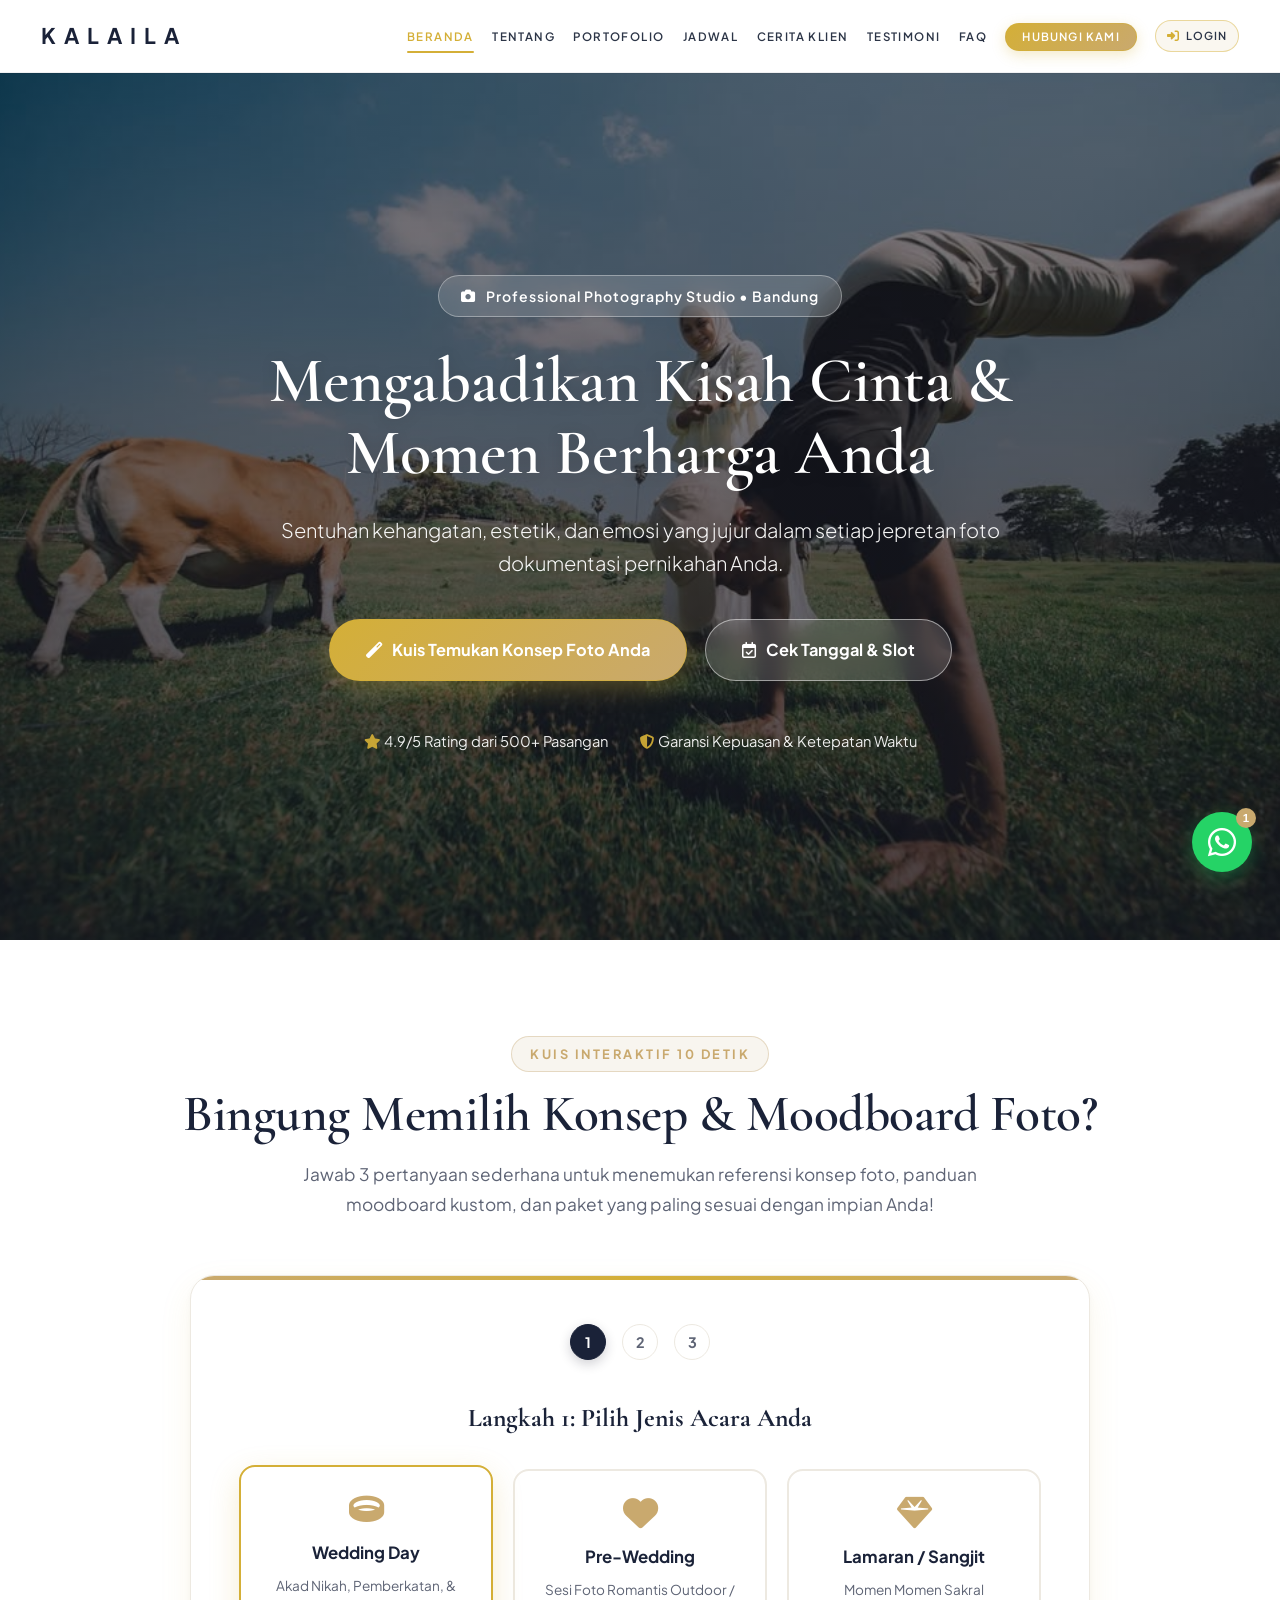
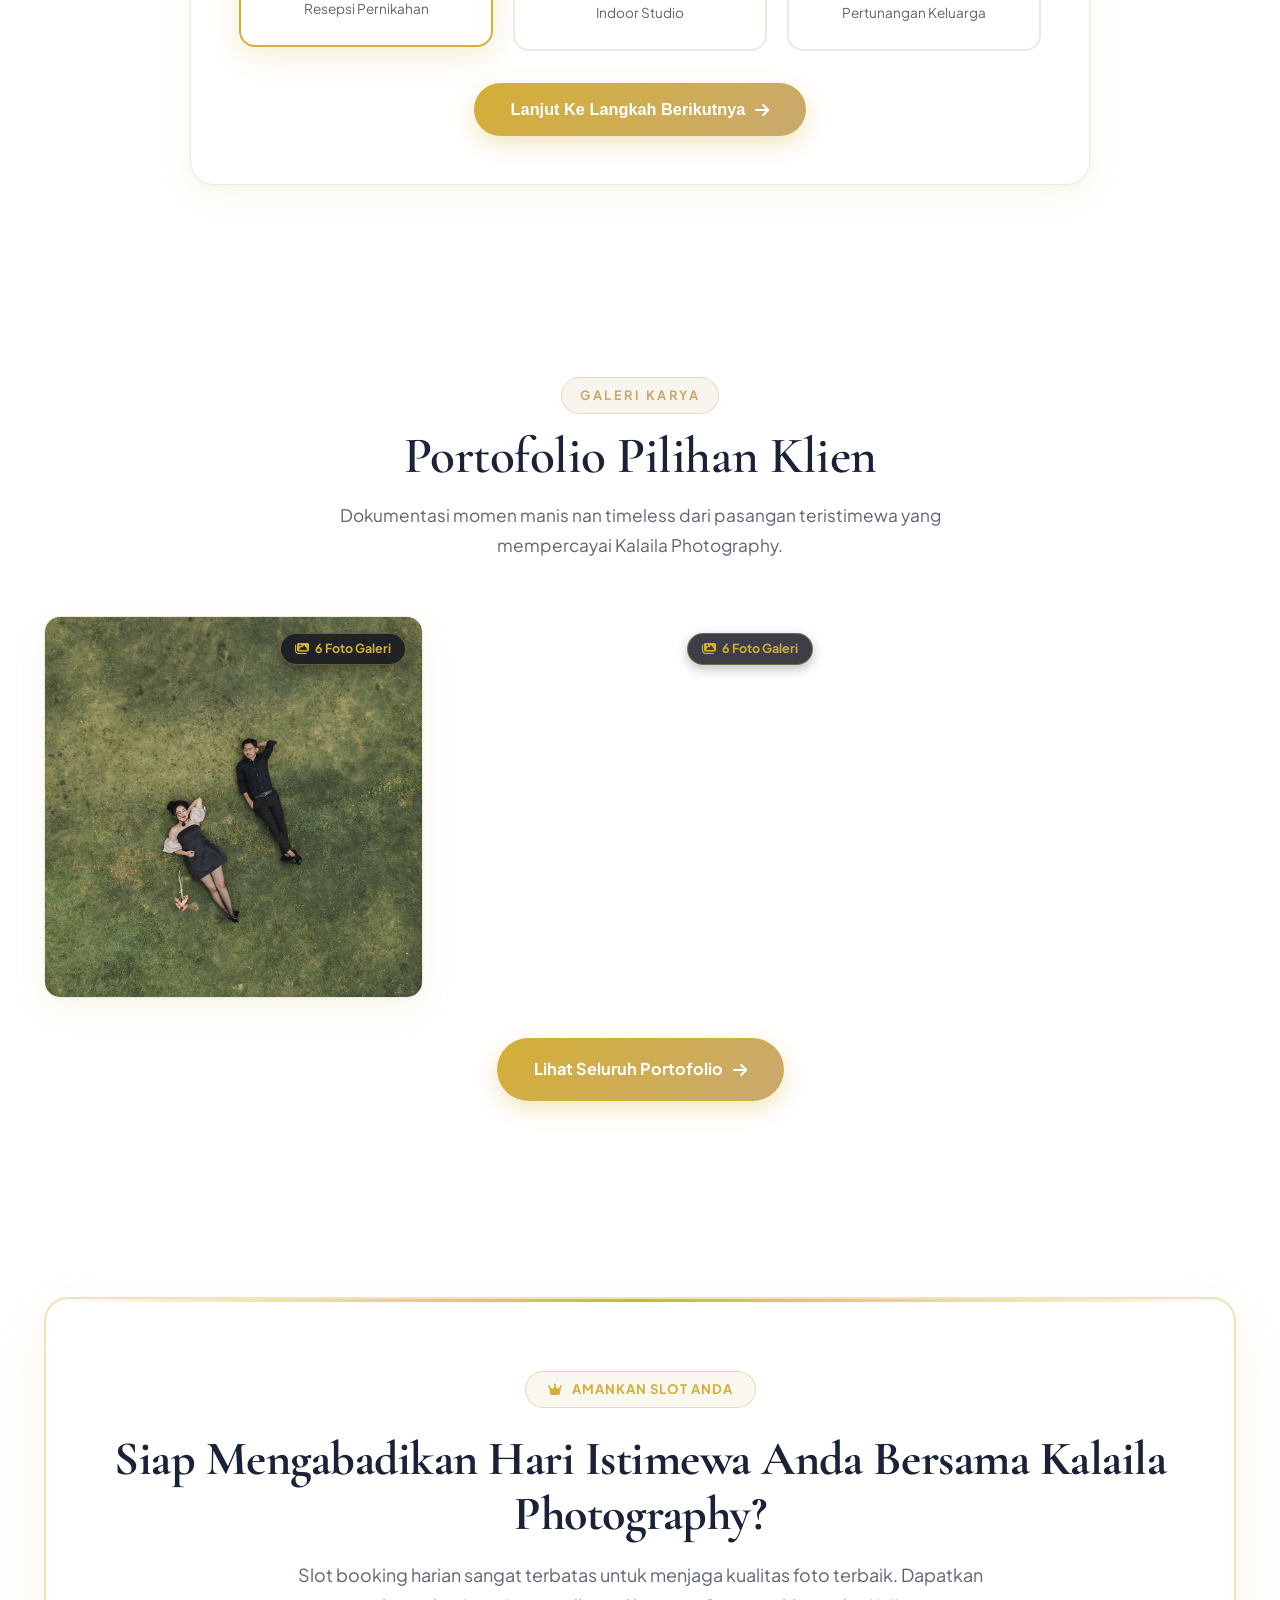
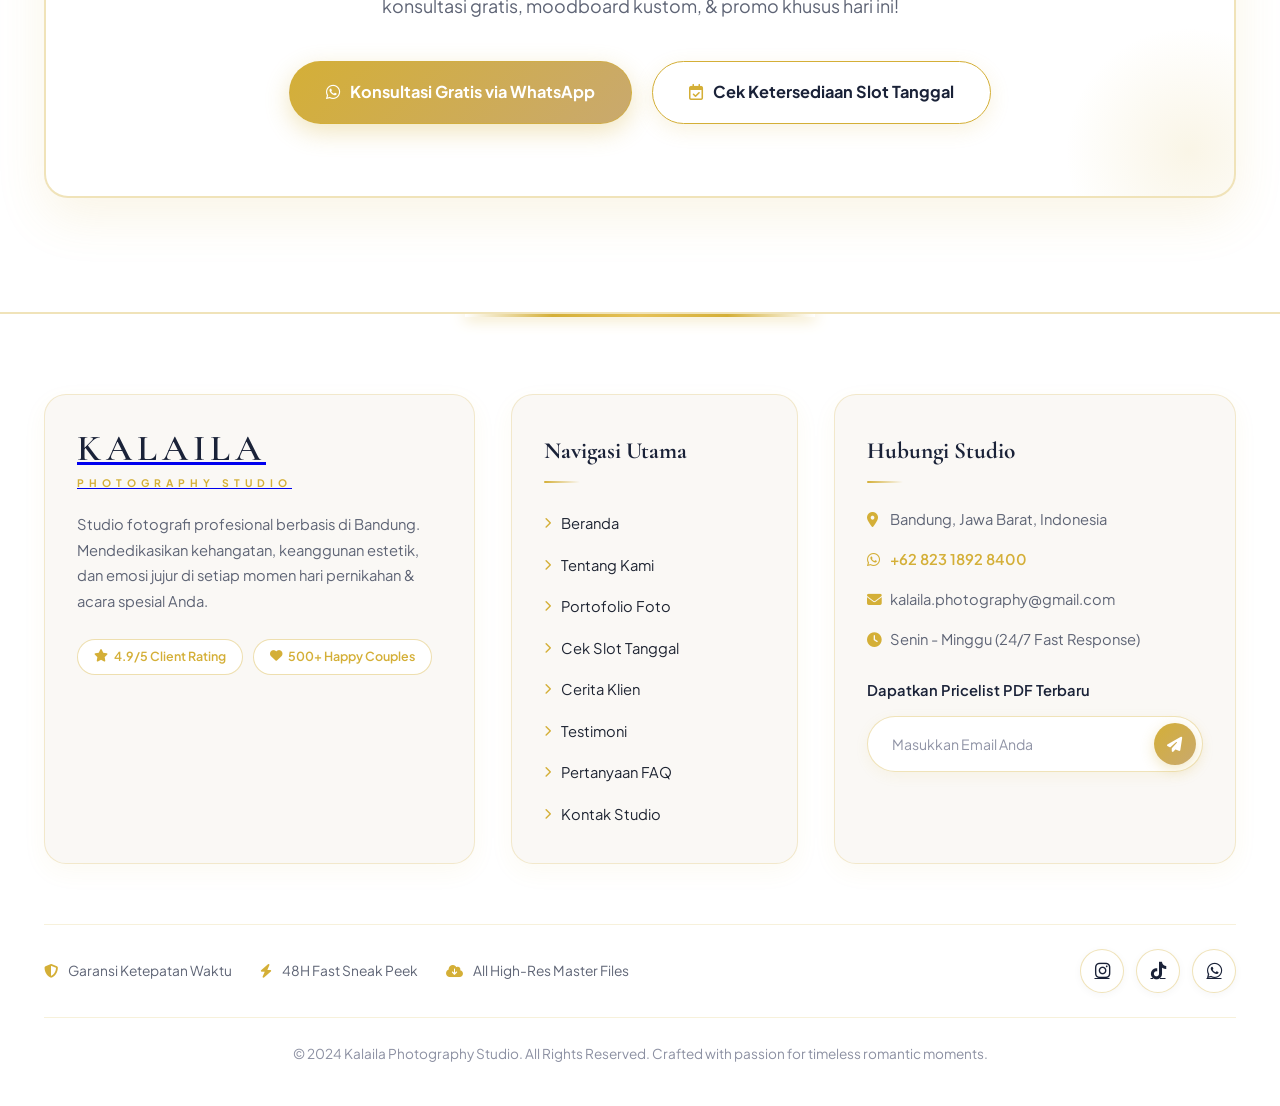
==== commit 94846053: "commit anyar yeuh" ====
--- a/index.html
+++ b/index.html
@@ -45,6 +45,7 @@
                     <li><a href="testimonials.html">Testimoni</a></li>
                     <li><a href="faq.html">FAQ</a></li>
                     <li><a href="contact.html" class="nav-cta">Hubungi Kami</a></li>
+                    <li><a href="admin-login.html" class="nav-admin-link" title="Login Admin"><i class="fas fa-sign-in-alt"></i> Login</a></li>
                 </ul>
                 <div class="hamburger">
                     <span></span>
@@ -73,33 +74,6 @@
         </div>
     </section>
 
-    <!-- Quick Stats Bar -->
-    <section class="stats-bar">
-        <div class="container">
-            <div class="stats-grid">
-                <div class="stat-card">
-                    <i class="fas fa-heart"></i>
-                    <h3>500+</h3>
-                    <p>Momen Bahagia Terabadikan</p>
-                </div>
-                <div class="stat-card">
-                    <i class="fas fa-award"></i>
-                    <h3>6+ Tahun</h3>
-                    <p>Pengalaman Profesional</p>
-                </div>
-                <div class="stat-card">
-                    <i class="fas fa-plane-departure"></i>
-                    <h3>15+ Kota</h3>
-                    <p>Layanan Luar Kota & Destination</p>
-                </div>
-                <div class="stat-card">
-                    <i class="fas fa-smile"></i>
-                    <h3>99%</h3>
-                    <p>Tingkat Kepuasan Klien</p>
-                </div>
-            </div>
-        </div>
-    </section>
 
     <!-- Concept & Moodboard Matcher Quiz Section -->
     <section class="concept-quiz-section" id="concept-quiz">
@@ -286,20 +260,7 @@
                     </ul>
                 </div>
 
-                <!-- Col 3: Services -->
-                <div class="footer-col">
-                    <h4 class="footer-col-title">Spesialisasi Layanan</h4>
-                    <ul class="footer-services">
-                        <li><i class="fas fa-ring"></i> Wedding Day Photography</li>
-                        <li><i class="fas fa-heart"></i> Outdoor Pre-Wedding</li>
-                        <li><i class="fas fa-gem"></i> Engagement & Sangjit</li>
-                        <li><i class="fas fa-baby"></i> Maternity & Family Shoot</li>
-                        <li><i class="fas fa-video"></i> Cinematic Wedding Video</li>
-                        <li><i class="fas fa-paper-plane"></i> Drone Aerial Footage</li>
-                    </ul>
-                </div>
-
-                <!-- Col 4: Contact & Catalog PDF Subscription -->
+                <!-- Col 3: Contact & Catalog PDF Subscription -->
                 <div class="footer-col">
                     <h4 class="footer-col-title">Hubungi Studio</h4>
                     <div class="footer-contact-list">
--- a/css/styles.css
+++ b/css/styles.css
@@ -7,41 +7,43 @@
 
 /* ========== COLOR PALETTE & DESIGN TOKENS ========== */
 :root {
-    --primary-color: #121420;
-    /* Deep Elegant Navy/Slate for sharp crisp titles */
-    --primary-dark: #090a12;
-    /* Rich Midnight Luxury */
-    --primary-light: #222538;
-    /* Soft Navy */
-    --accent-color: #aa7f39;
-    /* Rich Warm Gold for readable text on light bg */
-    --accent-hover: #946d2c;
+    --primary-color: #1a2238;
+    /* Crisp Slate Navy for sharp headlines */
+    --primary-dark: #101626;
+    --primary-light: #2c3854;
+    --accent-color: #c9a96e;
+    /* Luxury Champagne Gold */
+    --accent-hover: #b89355;
     --gold-accent: #d4af37;
-    /* Bright Metallic Gold for icons & dark bg */
-    --gold-light: #faf5ec;
-    /* Cream Ivory */
-    --gold-glow: rgba(212, 175, 55, 0.22);
-    --bg-warm: #f7f7fa;
-    /* Ultra Clean Off-White */
+    /* Radiant Metallic Gold */
+    --gold-primary: #c9a96e;
+    --gold-light: #faf7f0;
+    /* Very Soft Warm White / Cream */
+    --gold-glow: rgba(212, 175, 55, 0.25);
+    --bg-warm: #ffffff;
+    /* Base Background: Pure Clean White */
+    --bg-alt: #faf9f6;
+    /* Subtle Alternating Section White */
     --card-bg-warm: #ffffff;
     /* Pure White Cards */
     --white: #ffffff;
-    --border-color: #e4e4ee;
-    --border-dark: rgba(212, 175, 55, 0.22);
-    --text-color: #1e202e;
-    /* High legibility dark charcoal body text */
-    --light-text: #505266;
-    /* Readable muted slate description text */
-
-    --shadow-sm: 0 4px 14px rgba(18, 20, 32, 0.03), 0 1px 3px rgba(18, 20, 32, 0.02);
-    --shadow-md: 0 12px 32px rgba(18, 20, 32, 0.06), 0 2px 6px rgba(18, 20, 32, 0.03);
-    --shadow-lg: 0 24px 50px rgba(18, 20, 32, 0.1);
-    --shadow-warm-glow: 0 10px 30px rgba(212, 175, 55, 0.2);
+    --border-color: #ede9e1;
+    /* Clean Soft Gold-Tinted Border */
+    --border-dark: rgba(212, 175, 55, 0.3);
+    --text-color: #1e2432;
+    /* Crisp legible dark charcoal */
+    --light-text: #5e6475;
+    /* Readable muted slate */
+
+    --shadow-sm: 0 4px 14px rgba(212, 175, 55, 0.06), 0 1px 3px rgba(0, 0, 0, 0.02);
+    --shadow-md: 0 12px 32px rgba(212, 175, 55, 0.1), 0 2px 6px rgba(0, 0, 0, 0.03);
+    --shadow-lg: 0 24px 50px rgba(0, 0, 0, 0.08);
+    --shadow-warm-glow: 0 10px 30px rgba(212, 175, 55, 0.22);
 
     --radius-sm: 10px;
     --radius-md: 16px;
     --radius-lg: 24px;
-    --transition: all 0.35s cubic-bezier(0.4, 0, 0.2, 1);
+    --transition: all 0.3s cubic-bezier(0.4, 0, 0.2, 1);
 
     --font-serif: 'Cormorant Garamond', 'Playfair Display', Georgia, serif;
     --font-body: 'Plus Jakarta Sans', -apple-system, BlinkMacSystemFont, sans-serif;
@@ -203,12 +205,13 @@
 
 /* ========== TOP PROMO COUNTDOWN BAR ========== */
 .top-bar {
-    background: linear-gradient(90deg, var(--primary-color) 0%, var(--primary-light) 50%, var(--primary-color) 100%);
-    color: var(--white);
-    font-size: 0.88rem;
-    padding: 10px 0;
+    background: #ffffff;
+    color: #4a5060;
+    font-size: 0.82rem;
+    padding: 8px 0;
     text-align: center;
-    border-bottom: 1px solid rgba(201, 169, 110, 0.15);
+    border-bottom: 1px solid #f2ede4;
+    letter-spacing: 0.4px;
 }
 
 .top-bar-content {
@@ -224,77 +227,99 @@
     margin-right: 6px;
 }
 
+.top-bar strong {
+    color: var(--gold-primary);
+}
+
 .top-bar-timer {
     display: none !important;
 }
 
-/* ========== NAVIGATION BAR ========== */
+/* ========== MINIMALIST CLEAN NAVBAR (M N L N STYLE) ========== */
 .navbar {
-    background-color: rgba(255, 255, 255, 0.96);
-    backdrop-filter: blur(20px);
-    -webkit-backdrop-filter: blur(20px);
+    background-color: #ffffff;
     color: var(--text-color);
-    padding: 1.1rem 0;
+    padding: 1.25rem 0;
     position: fixed;
     width: 100%;
     top: 0;
     left: 0;
     z-index: 1000;
     box-shadow: 0 1px 0 rgba(0, 0, 0, 0.04);
-    transition: var(--transition);
-    border-bottom: 1px solid var(--border-color);
+    border-bottom: 1px solid #f0f0f2;
+    transition: var(--transition);
+}
+
+.navbar .container {
+    max-width: 1560px;
+    width: 95%;
+    padding: 0 44px;
 }
 
 .nav-content {
     display: flex;
     justify-content: space-between;
     align-items: center;
-}
-
+    width: 100%;
+}
+
+/* Modern Minimalist Monogram Logo */
 .logo {
     text-decoration: none;
-    color: var(--primary-color);
-    display: flex;
-    flex-direction: column;
+    display: flex;
+    align-items: center;
+    margin-right: auto;
+    padding-right: 2.5rem;
 }
 
 .logo h1 {
-    font-family: var(--font-serif);
-    font-size: 1.8rem;
+    font-family: var(--font-body);
+    font-size: 1.35rem;
+    font-weight: 700;
+    letter-spacing: 8px;
+    line-height: 1;
+    color: var(--primary-color);
+    text-transform: uppercase;
+    margin: 0;
+    white-space: nowrap;
+    transition: var(--transition);
+}
+
+.logo:hover h1 {
+    color: var(--gold-accent);
+}
+
+.logo span {
+    display: none !important; /* Hide secondary subtitle for the exact clean M N L N look */
+}
+
+/* Nav Menu: Clean, Uppercase, High Letter-Spacing */
+.nav-menu {
+    display: flex;
+    list-style: none;
+    gap: 1.45rem;
+    align-items: center;
+    margin-left: auto;
+}
+
+.nav-menu li {
+    white-space: nowrap;
+    flex-shrink: 0;
+}
+
+.nav-menu a {
+    color: #2c3547;
+    text-decoration: none;
+    transition: var(--transition);
     font-weight: 600;
-    letter-spacing: 4px;
-    line-height: 1;
-    color: var(--primary-color);
-}
-
-.logo span {
-    font-size: 0.65rem;
-    letter-spacing: 5px;
-    color: var(--gold-accent);
-    font-weight: 600;
-    margin-top: 3px;
-}
-
-.nav-menu {
-    display: flex;
-    list-style: none;
-    gap: 2rem;
-    align-items: center;
-}
-
-.nav-menu a {
-    color: var(--text-color);
-    text-decoration: none;
-    transition: var(--transition);
-    font-weight: 500;
-    font-size: 0.94rem;
+    font-size: 0.75rem;
+    letter-spacing: 1.8px;
+    text-transform: uppercase;
     position: relative;
     display: inline-flex;
     align-items: center;
-}
-
-.nav-menu a:not(.nav-cta) {
-    padding-bottom: 4px;
+    padding: 4px 0;
+    white-space: nowrap;
 }
 
 .nav-menu a:hover,
@@ -305,10 +330,10 @@
 .nav-menu a.active::after {
     content: '';
     position: absolute;
-    bottom: 0;
+    bottom: -2px;
     left: 0;
     right: 0;
-    height: 2px;
+    height: 1.5px;
     background: var(--gold-accent);
     border-radius: 2px;
 }
@@ -321,14 +346,19 @@
 .dropdown-toggle {
     display: flex;
     align-items: center;
-    gap: 6px;
+    gap: 5px;
     cursor: pointer;
+    text-transform: uppercase;
+    font-size: 0.76rem;
+    letter-spacing: 2px;
+    font-weight: 600;
 }
 
 .dropdown-toggle i {
-    font-size: 0.75rem;
+    font-size: 0.62rem;
     color: var(--gold-accent);
     transition: transform 0.3s ease;
+    opacity: 0.85;
 }
 
 .nav-dropdown:hover .dropdown-toggle i,
@@ -343,8 +373,8 @@
     transform: translateX(-50%) translateY(10px);
     background: var(--white);
     border: 1px solid var(--border-color);
-    border-radius: var(--radius-md);
-    box-shadow: 0 14px 36px rgba(26, 26, 46, 0.1);
+    border-radius: 12px;
+    box-shadow: 0 14px 36px rgba(212, 175, 55, 0.12);
     padding: 10px 0;
     min-width: 210px;
     list-style: none;
@@ -371,7 +401,7 @@
 .nav-dropdown.open .dropdown-menu {
     opacity: 1;
     visibility: visible;
-    transform: translateX(-50%) translateY(4px);
+    transform: translateX(-50%) translateY(6px);
 }
 
 .dropdown-menu li {
@@ -385,7 +415,10 @@
     gap: 10px;
     padding: 10px 20px;
     color: var(--text-color);
-    font-size: 0.9rem;
+    font-size: 0.74rem !important;
+    letter-spacing: 1.5px !important;
+    text-transform: uppercase !important;
+    font-weight: 600 !important;
     text-decoration: none;
     transition: var(--transition);
 }
@@ -396,30 +429,32 @@
 
 .dropdown-menu a i {
     color: var(--gold-accent);
-    font-size: 0.85rem;
+    font-size: 0.8rem;
 }
 
 .dropdown-menu a:hover,
 .dropdown-menu a.active {
-    background: var(--bg-warm);
+    background: var(--gold-light);
     color: var(--gold-accent);
     padding-left: 24px;
 }
 
+/* Nav CTA - Minimalist Luxury Gold Pill Button */
 .nav-cta {
-    display: inline-flex;
+    display: inline-flex !important;
     align-items: center;
     justify-content: center;
-    background: linear-gradient(135deg, #d4af37 0%, #c9a96e 100%);
-    color: #121420 !important;
-    padding: 11px 26px !important;
+    background: linear-gradient(135deg, #d4af37 0%, #c9a96e 100%) !important;
+    color: #ffffff !important;
+    padding: 8px 22px !important;
     border-radius: 50px;
-    font-weight: 700 !important;
-    font-size: 0.92rem;
+    font-weight: 600 !important;
+    font-size: 0.74rem !important;
+    letter-spacing: 1.8px !important;
+    text-transform: uppercase !important;
     line-height: 1;
-    text-align: center;
-    box-shadow: 0 4px 16px rgba(212, 175, 55, 0.35);
-    border: 1px solid rgba(212, 175, 55, 0.5);
+    box-shadow: 0 4px 14px rgba(212, 175, 55, 0.28) !important;
+    border: 1px solid rgba(212, 175, 55, 0.5) !important;
     transition: var(--transition);
 }
 
@@ -428,11 +463,134 @@
 }
 
 .nav-cta:hover {
-    background: #121420;
+    background: #1a2238 !important;
     color: #d4af37 !important;
-    border-color: #d4af37;
-    transform: translateY(-2px);
-    box-shadow: 0 8px 24px rgba(18, 20, 32, 0.25);
+    border-color: #1a2238 !important;
+    transform: translateY(-1px);
+    box-shadow: 0 6px 20px rgba(26, 34, 56, 0.2) !important;
+}
+
+/* ========== PORTAL ADMIN LINK IN NAVBAR ========== */
+.nav-admin-link {
+    display: inline-flex !important;
+    align-items: center;
+    gap: 6px;
+    font-size: 0.73rem !important;
+    font-weight: 600 !important;
+    letter-spacing: 1.8px !important;
+    text-transform: uppercase !important;
+    color: #2c3547 !important;
+    background: #faf7f0 !important;
+    border: 1px solid rgba(212, 175, 55, 0.45) !important;
+    padding: 6px 14px !important;
+    border-radius: 50px;
+    text-decoration: none;
+    transition: var(--transition);
+}
+
+.nav-admin-link i {
+    color: var(--gold-accent);
+    font-size: 0.75rem;
+    transition: var(--transition);
+}
+
+.nav-admin-link::after {
+    display: none !important;
+}
+
+.nav-admin-link:hover {
+    background: var(--gold-accent) !important;
+    color: #ffffff !important;
+    border-color: var(--gold-accent) !important;
+    transform: translateY(-1px);
+    box-shadow: 0 4px 14px rgba(212, 175, 55, 0.3);
+}
+
+.nav-admin-link:hover i {
+    color: #ffffff !important;
+}
+
+.nav-admin-link.logged-in {
+    border-color: #2ecc71;
+    background: rgba(46, 204, 113, 0.08);
+}
+
+.admin-badge-online {
+    display: inline-block;
+    width: 7px;
+    height: 7px;
+    background: #2ecc71;
+    border-radius: 50%;
+    box-shadow: 0 0 6px rgba(46, 204, 113, 0.8);
+    margin-left: 2px;
+}
+
+@media (max-width: 1400px) and (min-width: 993px) {
+    .navbar .container {
+        padding: 0 28px;
+        width: 98%;
+    }
+    .nav-menu {
+        gap: 1.15rem;
+    }
+    .nav-menu a {
+        font-size: 0.72rem;
+        letter-spacing: 1.4px;
+    }
+    .nav-admin-link {
+        padding: 5px 11px !important;
+        font-size: 0.69rem !important;
+        letter-spacing: 1px !important;
+    }
+    .nav-cta {
+        padding: 7px 16px !important;
+        font-size: 0.71rem !important;
+        letter-spacing: 1.2px !important;
+    }
+}
+
+@media (max-width: 1150px) and (min-width: 993px) {
+    .navbar .container {
+        padding: 0 18px;
+    }
+    .nav-menu {
+        gap: 0.85rem;
+    }
+    .nav-menu a {
+        font-size: 0.68rem;
+        letter-spacing: 1px;
+    }
+    .logo h1 {
+        font-size: 1.15rem;
+        letter-spacing: 6px;
+    }
+}
+
+@media (max-width: 992px) {
+    .hamburger {
+        display: flex;
+    }
+    .nav-menu {
+        display: none;
+        flex-direction: column;
+        position: absolute;
+        top: 68px;
+        left: 0;
+        right: 0;
+        background: var(--white);
+        padding: 24px;
+        gap: 16px;
+        box-shadow: 0 12px 30px rgba(26, 26, 46, 0.08);
+        border-bottom: 1px solid var(--border-color);
+    }
+    .nav-menu.active {
+        display: flex;
+    }
+    .nav-admin-link {
+        width: 100%;
+        justify-content: center;
+        padding: 10px 16px !important;
+    }
 }
 
 .hamburger {
@@ -547,32 +705,62 @@
 }
 
 .cta-button.primary {
-    background: linear-gradient(135deg, #121420 0%, #222538 100%);
+    background: linear-gradient(135deg, #d4af37 0%, #c9a96e 100%);
+    color: #ffffff;
+    border: 1px solid rgba(212, 175, 55, 0.6);
+    font-weight: 700;
+    box-shadow: 0 8px 24px rgba(212, 175, 55, 0.32);
+}
+
+.cta-button.primary:hover {
+    background: #1a2238;
     color: #d4af37;
-    border: 1px solid rgba(212, 175, 55, 0.5);
+    border-color: #1a2238;
+    transform: translateY(-3px);
+    box-shadow: 0 12px 30px rgba(26, 34, 56, 0.3);
+}
+
+.cta-button.secondary {
+    background: #ffffff;
+    color: var(--primary-color);
+    border: 1.5px solid var(--gold-accent);
     font-weight: 700;
-    box-shadow: 0 8px 24px rgba(18, 20, 32, 0.3);
-}
-
-.cta-button.primary:hover {
-    background: linear-gradient(135deg, #d4af37 0%, #c9a96e 100%);
-    color: #121420;
-    border-color: #d4af37;
+    box-shadow: 0 4px 14px rgba(212, 175, 55, 0.15);
+}
+
+.cta-button.secondary i {
+    color: var(--gold-accent);
+    transition: var(--transition);
+}
+
+.cta-button.secondary:hover {
+    background: var(--gold-accent);
+    color: #ffffff;
+    border-color: var(--gold-accent);
     transform: translateY(-3px);
-    box-shadow: 0 12px 30px rgba(212, 175, 55, 0.4);
-}
-
-.cta-button.secondary {
+    box-shadow: 0 8px 24px rgba(212, 175, 55, 0.35);
+}
+
+.cta-button.secondary:hover i {
+    color: #ffffff;
+}
+
+.hero .cta-button.secondary {
     background: rgba(255, 255, 255, 0.15);
     backdrop-filter: blur(10px);
     color: var(--white);
-    border: 1px solid rgba(255, 255, 255, 0.4);
-}
-
-.cta-button.secondary:hover {
-    background: rgba(255, 255, 255, 0.28);
-    transform: translateY(-3px);
+    border: 1px solid rgba(255, 255, 255, 0.5);
+    box-shadow: none;
+}
+
+.hero .cta-button.secondary i {
+    color: var(--white);
+}
+
+.hero .cta-button.secondary:hover {
+    background: rgba(255, 255, 255, 0.3);
     border-color: var(--white);
+    color: var(--white);
 }
 
 .hero-trust {
@@ -774,14 +962,14 @@
 }
 
 .solution-card {
-    background: var(--primary-color);
-    color: var(--white);
+    background: #ffffff;
+    color: var(--primary-color);
     padding: 28px 32px;
     border-radius: var(--radius-md);
     margin: 24px auto;
     max-width: 620px;
-    border: 1px solid rgba(201, 169, 110, 0.2);
-    box-shadow: 0 12px 32px rgba(26, 26, 46, 0.15);
+    border: 2px solid var(--gold-accent);
+    box-shadow: 0 12px 32px rgba(212, 175, 55, 0.15);
 }
 
 /* ========== BEFORE/AFTER SLIDER ========== */
@@ -2259,16 +2447,16 @@
 }
 
 .pre-footer-card {
-    background: linear-gradient(135deg, #161824 0%, #0f1019 100%);
-    color: var(--white);
+    background: #ffffff;
+    color: var(--text-color);
     border-radius: var(--radius-lg);
     padding: 72px 56px;
     text-align: center;
-    box-shadow: 0 25px 60px rgba(15, 16, 25, 0.22);
+    box-shadow: 0 20px 50px rgba(212, 175, 55, 0.12);
     position: relative;
     overflow: hidden;
     margin-bottom: 24px;
-    border: 1px solid rgba(212, 175, 55, 0.2);
+    border: 2px solid rgba(212, 175, 55, 0.35);
 }
 
 .pre-footer-card::before {
@@ -2288,7 +2476,7 @@
     right: -80px;
     width: 250px;
     height: 250px;
-    background: radial-gradient(circle, rgba(212, 175, 55, 0.15) 0%, transparent 70%);
+    background: radial-gradient(circle, rgba(212, 175, 55, 0.12) 0%, transparent 70%);
     pointer-events: none;
 }
 
@@ -2296,7 +2484,7 @@
     display: inline-flex;
     align-items: center;
     gap: 8px;
-    background: rgba(212, 175, 55, 0.12);
+    background: var(--gold-light);
     border: 1px solid rgba(212, 175, 55, 0.4);
     color: var(--gold-accent);
     font-size: 0.82rem;
@@ -2313,13 +2501,13 @@
     font-size: 3rem;
     line-height: 1.15;
     margin-bottom: 18px;
-    color: var(--white);
+    color: var(--primary-color);
     letter-spacing: -0.5px;
 }
 
 .pre-footer-card p {
     font-size: 1.12rem;
-    color: rgba(255, 255, 255, 0.85);
+    color: var(--light-text);
     max-width: 740px;
     margin: 0 auto 40px auto;
     line-height: 1.7;
@@ -2332,13 +2520,37 @@
     flex-wrap: wrap;
 }
 
-/* ========== MULTI-COLUMN LUXURY GLASSFOOTER ========== */
+.pre-footer-card .cta-button.secondary {
+    background: #ffffff !important;
+    color: var(--primary-color) !important;
+    border: 1.5px solid var(--gold-accent) !important;
+    font-weight: 700 !important;
+    box-shadow: 0 6px 20px rgba(212, 175, 55, 0.15) !important;
+}
+
+.pre-footer-card .cta-button.secondary i {
+    color: var(--gold-accent) !important;
+}
+
+.pre-footer-card .cta-button.secondary:hover {
+    background: var(--gold-accent) !important;
+    color: #ffffff !important;
+    border-color: var(--gold-accent) !important;
+    transform: translateY(-3px) !important;
+    box-shadow: 0 10px 28px rgba(212, 175, 55, 0.35) !important;
+}
+
+.pre-footer-card .cta-button.secondary:hover i {
+    color: #ffffff !important;
+}
+
+/* ========== MULTI-COLUMN LUXURY WHITE & GOLD FOOTER ========== */
 .footer-main {
-    background: linear-gradient(180deg, #10121c 0%, #07080f 100%);
-    color: var(--white);
-    padding: 100px 0 40px 0;
+    background: #ffffff;
+    color: var(--text-color);
+    padding: 80px 0 40px 0;
     position: relative;
-    border-top: 1px solid rgba(212, 175, 55, 0.25);
+    border-top: 2px solid rgba(212, 175, 55, 0.35);
     overflow: hidden;
 }
 
@@ -2348,35 +2560,37 @@
     top: 0;
     left: 50%;
     transform: translateX(-50%);
-    width: 450px;
+    width: 350px;
     height: 3px;
     background: linear-gradient(90deg, transparent, var(--gold-accent), #e5c158, var(--gold-accent), transparent);
-    box-shadow: 0 0 20px var(--gold-accent);
+    box-shadow: 0 0 15px var(--gold-accent);
 }
 
 .footer-grid {
     display: grid;
-    grid-template-columns: 1.4fr 1fr 1.1fr 1.3fr;
-    gap: 40px;
-    margin-bottom: 70px;
+    grid-template-columns: 1.5fr 1fr 1.4fr;
+    gap: 36px;
+    margin-bottom: 60px;
+    align-items: start;
 }
 
 .footer-col {
     display: flex;
     flex-direction: column;
-    background: rgba(255, 255, 255, 0.02);
-    border: 1px solid rgba(212, 175, 55, 0.12);
-    padding: 32px 28px;
-    border-radius: 20px;
-    backdrop-filter: blur(12px);
-    transition: var(--transition);
+    background: #faf8f5;
+    border: 1px solid rgba(212, 175, 55, 0.22);
+    padding: 36px 32px;
+    border-radius: 22px;
+    box-shadow: 0 8px 24px rgba(212, 175, 55, 0.06);
+    transition: var(--transition);
+    height: 100%;
 }
 
 .footer-col:hover {
-    background: rgba(255, 255, 255, 0.04);
-    border-color: rgba(212, 175, 55, 0.3);
+    background: #ffffff;
+    border-color: var(--gold-accent);
     transform: translateY(-4px);
-    box-shadow: 0 16px 40px rgba(0, 0, 0, 0.2);
+    box-shadow: 0 16px 40px rgba(212, 175, 55, 0.15);
 }
 
 .footer-logo h2 {
@@ -2384,11 +2598,8 @@
     font-size: 2.3rem;
     font-weight: 600;
     letter-spacing: 5px;
-    color: var(--white);
+    color: var(--primary-color);
     line-height: 1;
-    background: linear-gradient(135deg, #ffffff 0%, #d4af37 100%);
-    -webkit-background-clip: text;
-    -webkit-text-fill-color: transparent;
 }
 
 .footer-logo span {
@@ -2403,7 +2614,7 @@
 
 .footer-bio {
     font-size: 0.92rem;
-    color: rgba(255, 255, 255, 0.78);
+    color: var(--light-text);
     line-height: 1.75;
     margin-bottom: 24px;
 }
@@ -2415,8 +2626,8 @@
 }
 
 .footer-trust-pills span {
-    background: rgba(212, 175, 55, 0.1);
-    border: 1px solid rgba(212, 175, 55, 0.3);
+    background: #ffffff;
+    border: 1px solid rgba(212, 175, 55, 0.4);
     color: var(--gold-accent);
     font-size: 0.78rem;
     font-weight: 600;
@@ -2438,7 +2649,7 @@
 .footer-col-title {
     font-family: var(--font-serif);
     font-size: 1.45rem;
-    color: var(--white);
+    color: var(--primary-color);
     margin-bottom: 24px;
     position: relative;
     padding-bottom: 12px;
@@ -2463,7 +2674,7 @@
 }
 
 .footer-links a {
-    color: rgba(255, 255, 255, 0.78);
+    color: var(--text-color);
     text-decoration: none;
     font-size: 0.92rem;
     transition: var(--transition);
@@ -2483,13 +2694,9 @@
     transform: translateX(6px);
 }
 
-.footer-links a:hover i {
-    transform: scale(1.3);
-}
-
 .footer-services li {
     font-size: 0.92rem;
-    color: rgba(255, 255, 255, 0.78);
+    color: var(--light-text);
     display: flex;
     align-items: center;
     gap: 10px;
@@ -2503,7 +2710,7 @@
 }
 
 .footer-services li:hover {
-    color: var(--white);
+    color: var(--primary-color);
     transform: translateX(4px);
 }
 
@@ -2512,7 +2719,7 @@
     gap: 14px;
     margin-bottom: 26px;
     font-size: 0.92rem;
-    color: rgba(255, 255, 255, 0.8);
+    color: var(--light-text);
 }
 
 .footer-contact-list i {
@@ -2528,13 +2735,13 @@
 }
 
 .footer-contact-list a:hover {
-    color: var(--white);
+    color: var(--primary-color);
     text-decoration: underline;
 }
 
 .footer-newsletter h5 {
     font-size: 0.92rem;
-    color: var(--white);
+    color: var(--primary-color);
     margin-bottom: 12px;
     font-weight: 600;
 }
@@ -2542,16 +2749,16 @@
 .newsletter-form {
     display: flex;
     gap: 8px;
-    background: rgba(255, 255, 255, 0.06);
-    border: 1px solid rgba(212, 175, 55, 0.25);
+    background: #ffffff;
+    border: 1px solid rgba(212, 175, 55, 0.35);
     padding: 6px;
     border-radius: 50px;
     transition: var(--transition);
+    box-shadow: 0 4px 14px rgba(212, 175, 55, 0.08);
 }
 
 .newsletter-form:focus-within {
     border-color: var(--gold-accent);
-    background: rgba(255, 255, 255, 0.1);
     box-shadow: 0 0 20px rgba(212, 175, 55, 0.25);
 }
 
@@ -2561,14 +2768,14 @@
     border-radius: 50px;
     border: none;
     background: transparent;
-    color: var(--white);
+    color: var(--text-color);
     font-family: inherit;
     font-size: 0.88rem;
     outline: none;
 }
 
 .newsletter-form input::placeholder {
-    color: rgba(255, 255, 255, 0.5);
+    color: #9094a6;
 }
 
 .newsletter-form button {
@@ -2576,7 +2783,7 @@
     height: 42px;
     border-radius: 50%;
     background: linear-gradient(135deg, #d4af37 0%, #c9a96e 100%);
-    color: #121420;
+    color: #ffffff;
     border: none;
     cursor: pointer;
     transition: var(--transition);
@@ -2589,27 +2796,27 @@
 }
 
 .newsletter-form button:hover {
-    transform: scale(1.1) rotate(10deg);
-    box-shadow: 0 6px 20px rgba(212, 175, 55, 0.5);
+    transform: scale(1.08) rotate(10deg);
+    box-shadow: 0 6px 20px rgba(212, 175, 55, 0.45);
 }
 
 .footer-middle-bar {
     display: flex;
     justify-content: space-between;
     align-items: center;
-    padding: 28px 0;
-    border-top: 1px solid rgba(255, 255, 255, 0.08);
-    border-bottom: 1px solid rgba(255, 255, 255, 0.08);
-    margin-bottom: 28px;
+    padding: 24px 0;
+    border-top: 1px solid rgba(212, 175, 55, 0.18);
+    border-bottom: 1px solid rgba(212, 175, 55, 0.18);
+    margin-bottom: 24px;
     flex-wrap: wrap;
-    gap: 20px;
+    gap: 16px;
 }
 
 .footer-guarantees {
     display: flex;
     gap: 28px;
     font-size: 0.86rem;
-    color: rgba(255, 255, 255, 0.8);
+    color: var(--light-text);
     flex-wrap: wrap;
 }
 
@@ -2627,19 +2834,20 @@
     width: 44px;
     height: 44px;
     border-radius: 50%;
-    background: rgba(255, 255, 255, 0.05);
-    border: 1px solid rgba(212, 175, 55, 0.22);
-    color: var(--white);
+    background: #ffffff;
+    border: 1px solid rgba(212, 175, 55, 0.35);
+    color: var(--primary-color);
     display: flex;
     align-items: center;
     justify-content: center;
     font-size: 1.1rem;
     transition: var(--transition);
+    box-shadow: 0 2px 8px rgba(0, 0, 0, 0.04);
 }
 
 .footer-social-links a:hover {
     background: var(--gold-accent);
-    color: #161824;
+    color: #ffffff;
     border-color: var(--gold-accent);
     transform: translateY(-4px);
     box-shadow: 0 8px 20px rgba(212, 175, 55, 0.35);
@@ -2648,7 +2856,7 @@
 .footer-bottom {
     text-align: center;
     font-size: 0.85rem;
-    color: rgba(255, 255, 255, 0.48);
+    color: #8c90a2;
 }
 
 /* ========== SOCIAL SECTION ========== */
